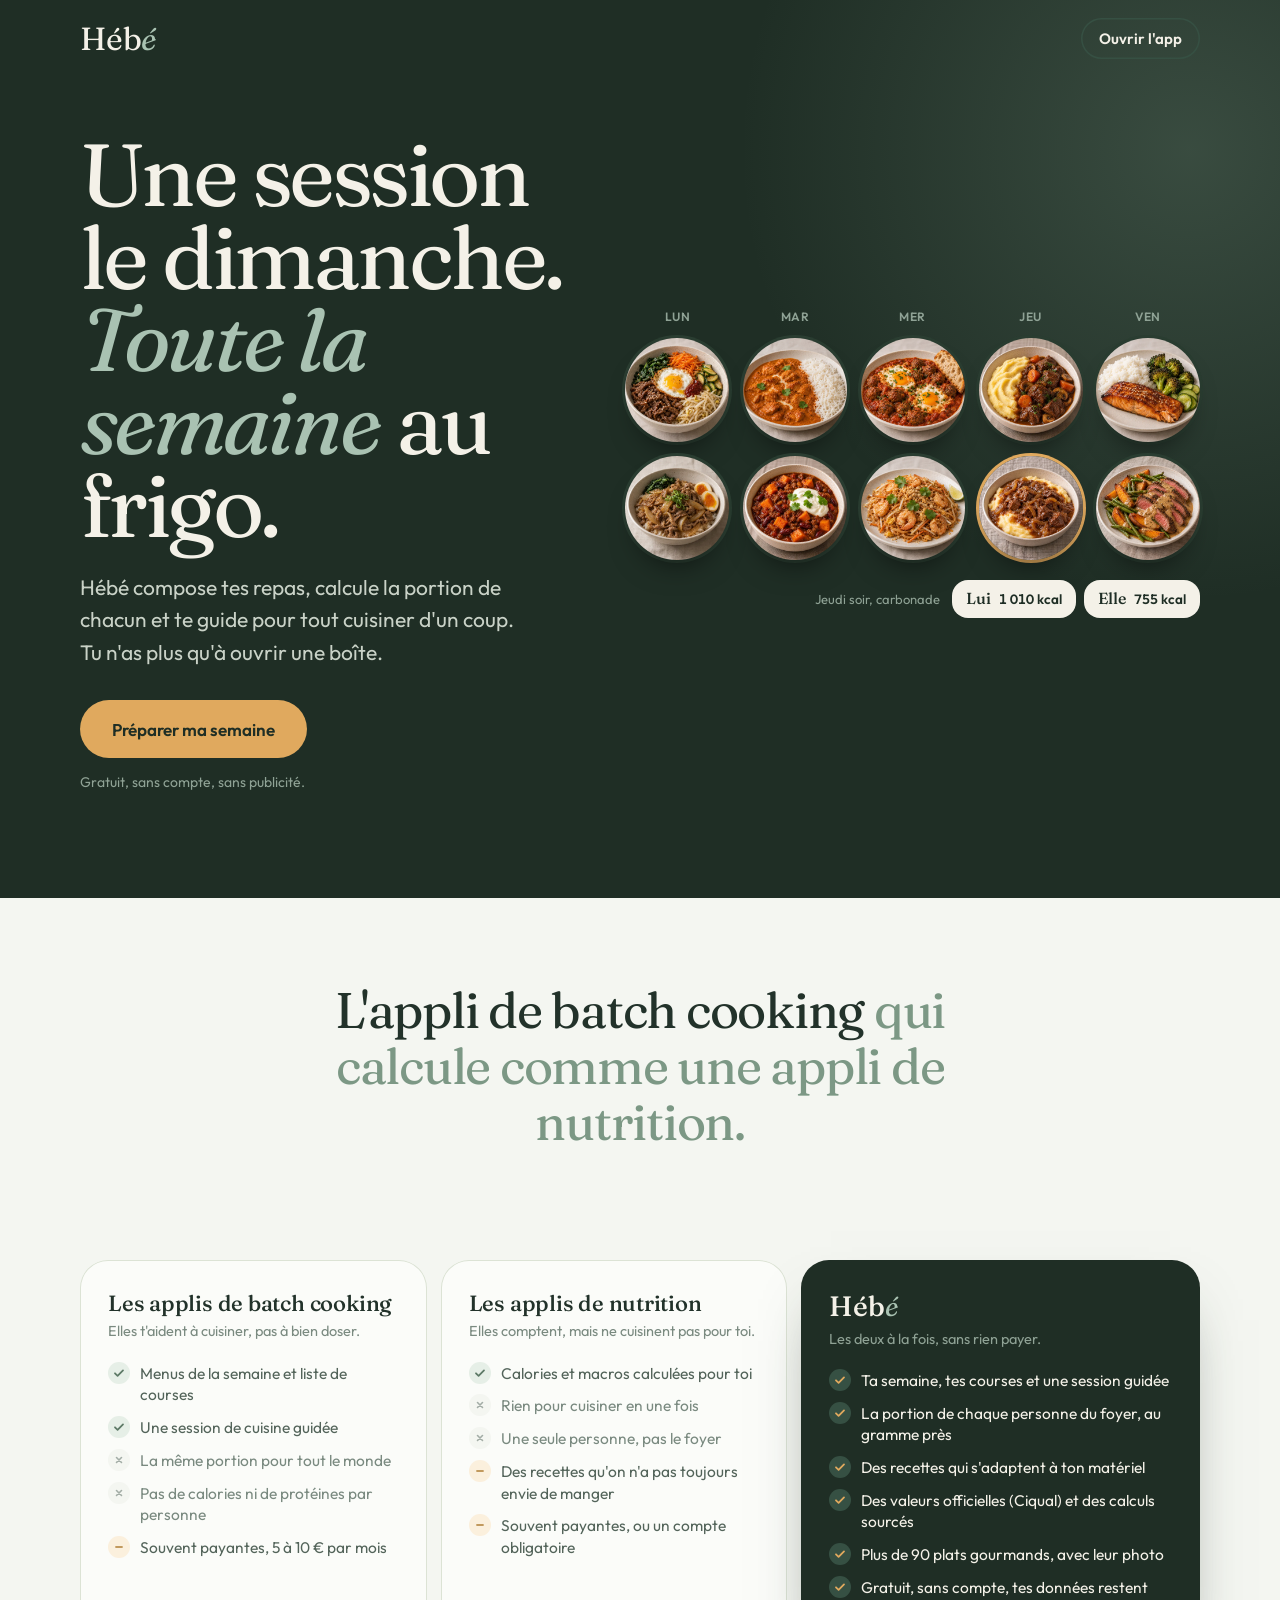
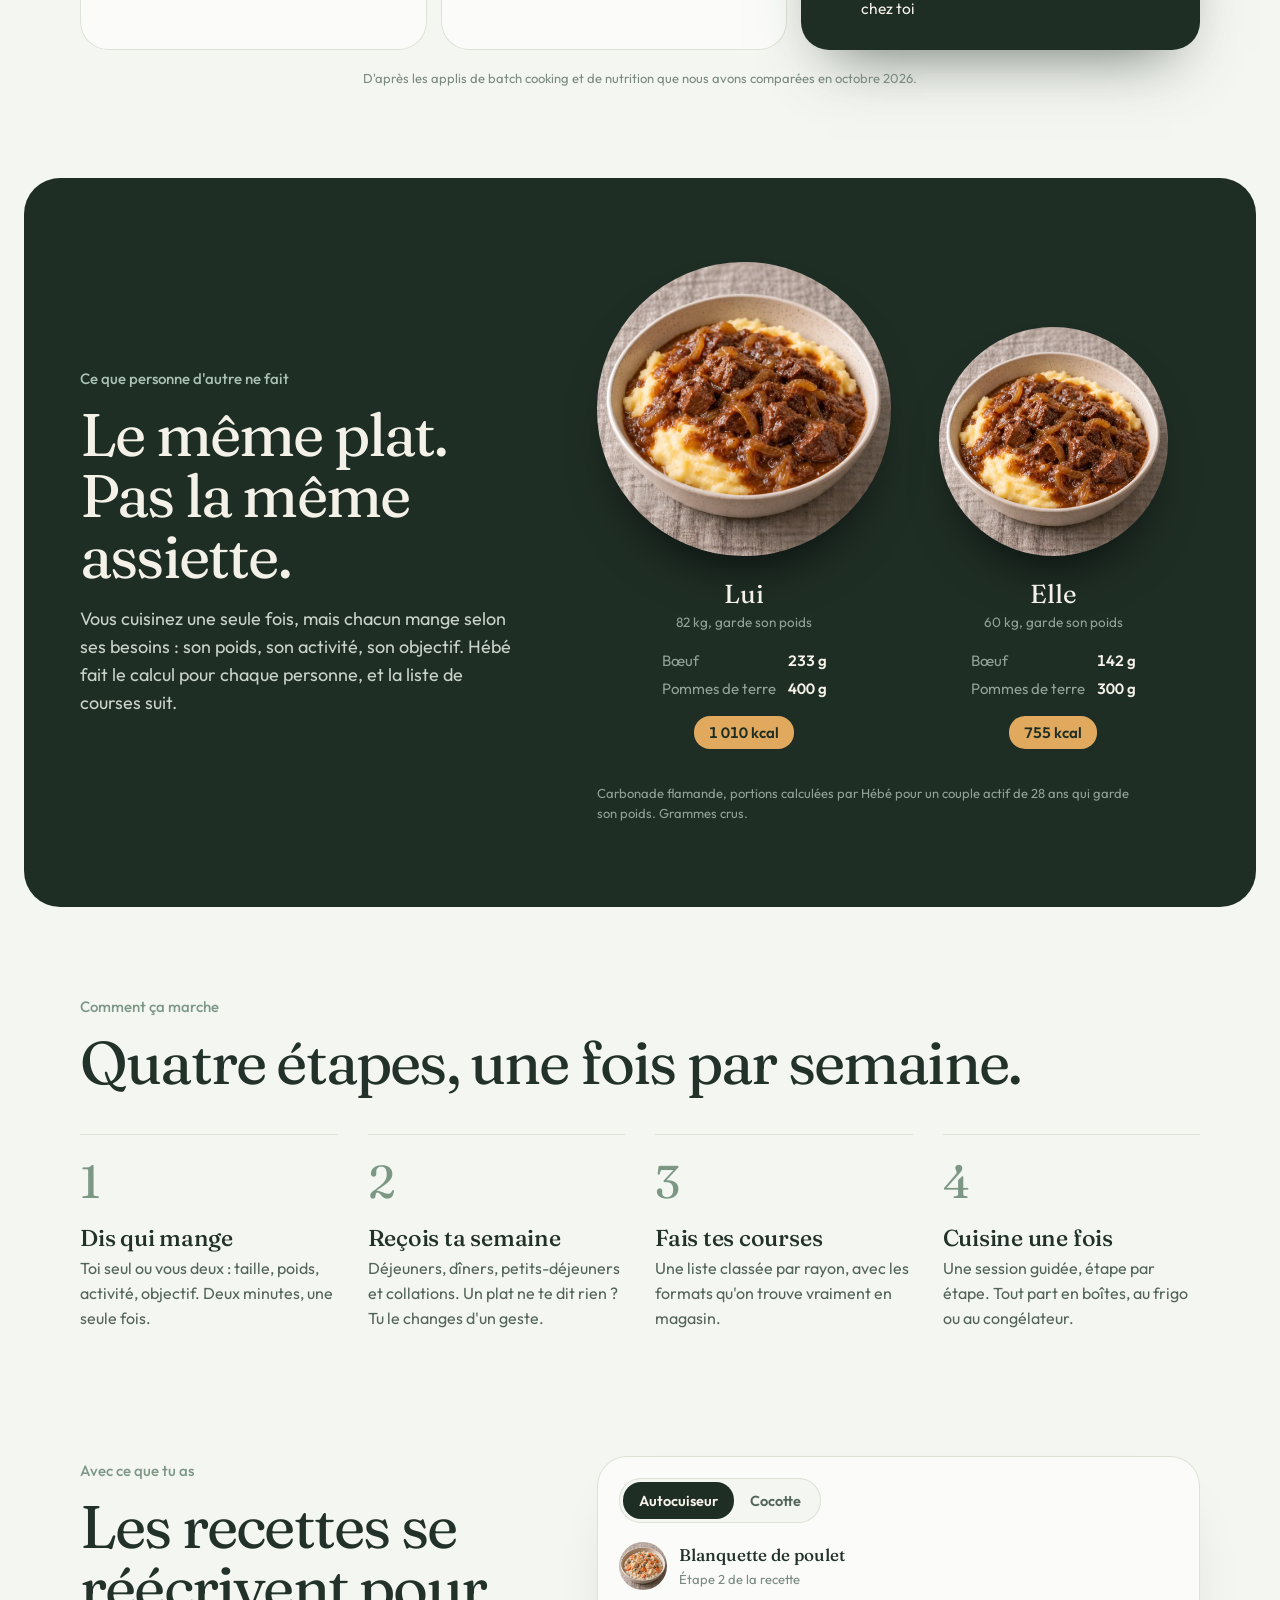
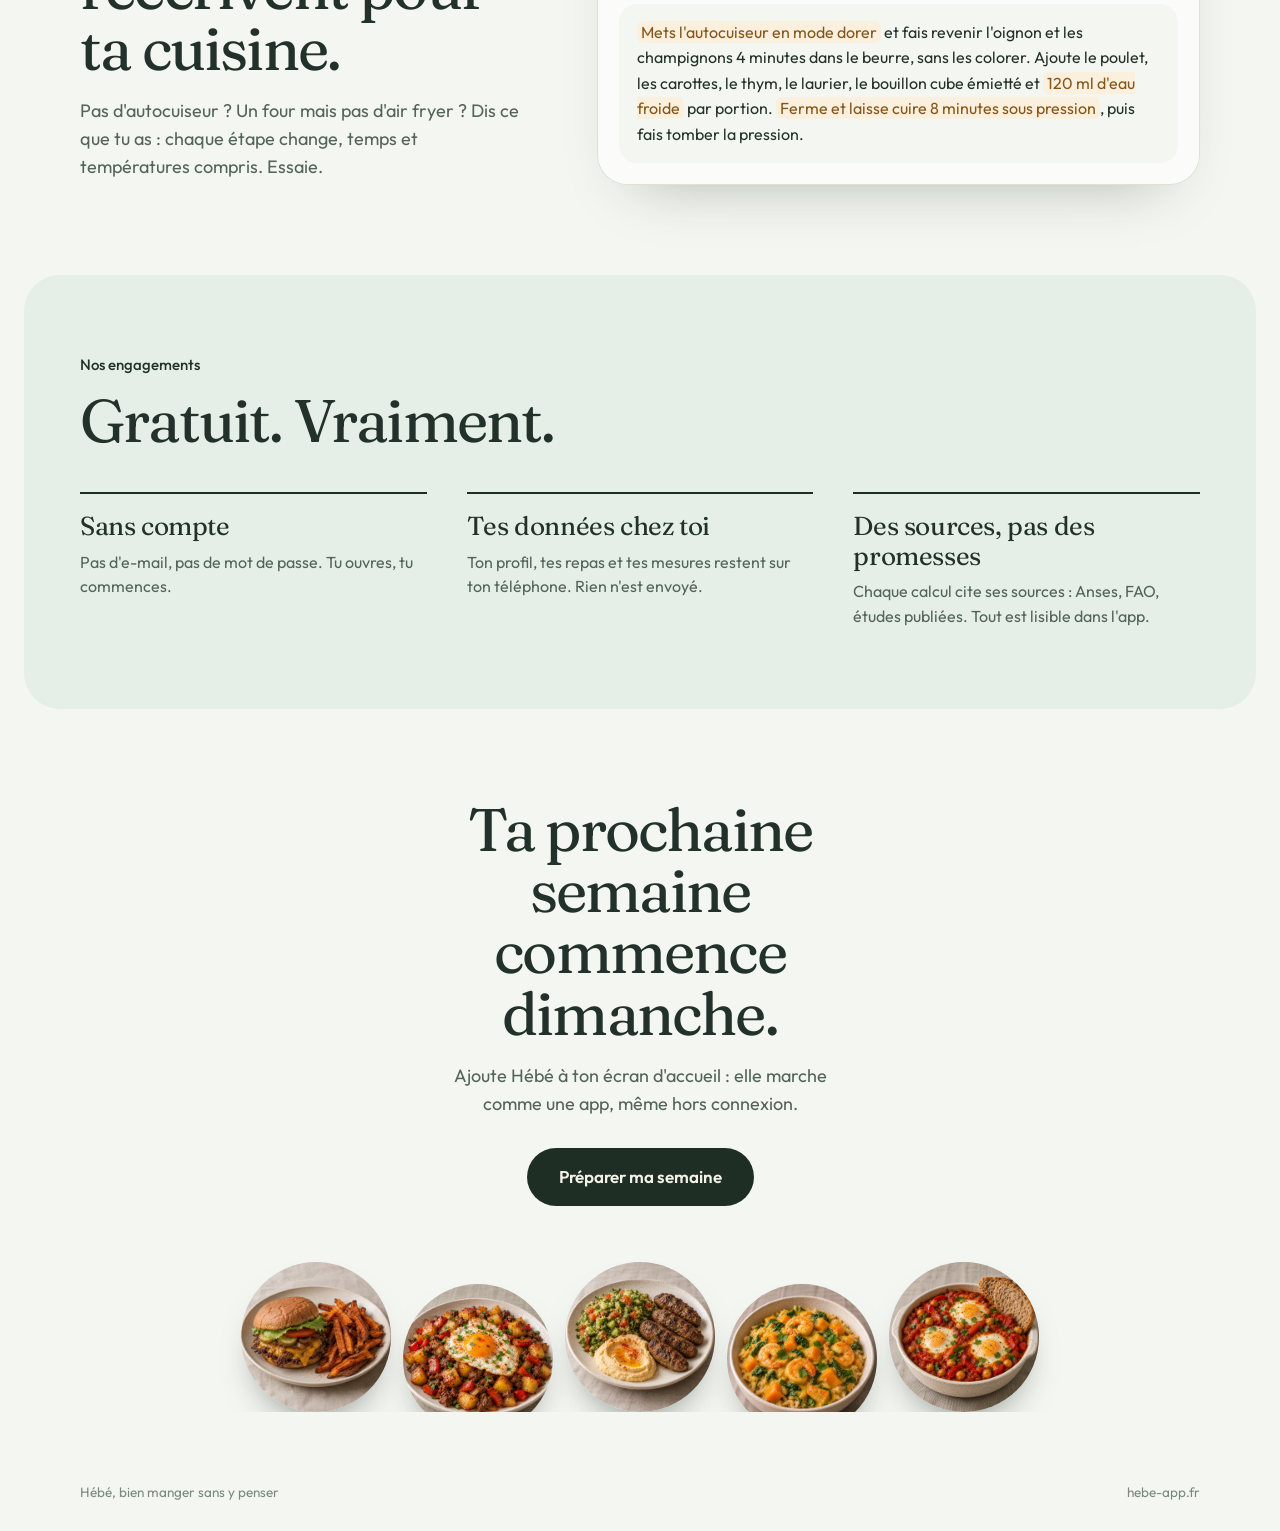
==== site.html @ b2f68aab "Maquettes de la page d'accueil (non publiées) Co-Authored-By: Claude Opus 5.5 <noreply@anthropic.com" ====
<!doctype html>
<html lang="fr">
<head>
<meta charset="utf-8">
<meta name="viewport" content="width=device-width, initial-scale=1, viewport-fit=cover">
<title>Hébé : une session le dimanche, toute la semaine au frigo</title>
<meta name="description" content="L'appli de batch cooking qui calcule comme une appli de macros : ta semaine de repas, la portion de chaque personne du foyer, la liste de courses et une seule session de cuisine. Gratuit, sans compte.">
<meta name="theme-color" content="#1F2E25">
<link rel="icon" type="image/png" sizes="192x192" href="icon-192.png">
<link rel="apple-touch-icon" sizes="180x180" href="apple-touch-icon.png">
<style>
@font-face{font-family:Fraunces;font-weight:400;font-display:swap;src:url(fonts/fraunces-400.woff2) format('woff2')}
@font-face{font-family:Fraunces;font-weight:400;font-style:italic;font-display:swap;src:url(fonts/fraunces-400-italic.woff2) format('woff2')}
@font-face{font-family:Fraunces;font-weight:500;font-display:swap;src:url(fonts/fraunces-500.woff2) format('woff2')}
@font-face{font-family:Outfit;font-weight:400;font-display:swap;src:url(fonts/outfit-400.woff2) format('woff2')}
@font-face{font-family:Outfit;font-weight:500;font-display:swap;src:url(fonts/outfit-500.woff2) format('woff2')}
@font-face{font-family:Outfit;font-weight:600;font-display:swap;src:url(fonts/outfit-600.woff2) format('woff2')}
:root{
  --forest:#1F2E25;--forest-2:#2A3D31;--forest-3:#365043;--cream:#F4F1E8;--cream-2:#C9D2C7;--cream-3:#8FA295;
  --bg:#F4F6F1;--paper:#FBFCF9;--line:#DCE3D5;--text:#22322A;--text-2:#53645A;--muted:#7A8A80;
  --sage:#7C9885;--sage-l:#A9C2B2;--sage-t:#E6EFE7;--honey:#E0A95E;--honey-t:#FBF0DD;--terra:#D98E6B;--sky:#6FA3C0;
  --serif:Fraunces,Georgia,serif;--sans:Outfit,-apple-system,'Segoe UI',sans-serif}
*{box-sizing:border-box;margin:0;padding:0}
html{scroll-behavior:smooth}
body{background:var(--bg);color:var(--text);font:400 17px/1.55 var(--sans);-webkit-font-smoothing:antialiased;overflow-x:hidden}
img{display:block;max-width:100%}
a{color:inherit}
:focus-visible{outline:3px solid var(--honey);outline-offset:3px;border-radius:10px}
.wrap{width:100%;max-width:1160px;margin-inline:auto;padding-inline:20px}
.btn{display:inline-flex;align-items:center;justify-content:center;height:58px;padding-inline:32px;border-radius:29px;background:var(--honey);color:var(--forest);font:600 17px var(--sans);text-decoration:none;transition:transform .15s,background .15s}
.btn:hover{background:#E8B771}.btn:active{transform:scale(.98)}
.btn.dark{background:var(--forest);color:var(--cream)}.btn.dark:hover{background:var(--forest-2)}
h2{font:400 clamp(34px,8.6vw,60px)/1.02 var(--serif);letter-spacing:-.03em}
.eyebrow{font:500 15px var(--sans);color:var(--sage);margin-bottom:16px}

/* ═════ Accroche, fond sapin ═════ */
.hero{background:var(--forest);color:var(--cream);position:relative;overflow:hidden;padding-bottom:40px}
.hero::before{content:'';position:absolute;width:900px;height:900px;right:-360px;top:-300px;border-radius:50%;background:radial-gradient(closest-side,rgba(124,152,133,.28),transparent);pointer-events:none}
.top{display:flex;align-items:center;justify-content:space-between;padding-block:18px;position:relative}
.word{font:400 32px/1 var(--serif);letter-spacing:-.02em;text-decoration:none;color:var(--cream)}
.word i{color:var(--sage-l)}
.top .open{font:600 15px var(--sans);text-decoration:none;padding:11px 18px;border-radius:22px;box-shadow:inset 0 0 0 1.5px var(--forest-3);color:var(--cream)}
.hero-in{position:relative;display:grid;gap:44px;padding-block:28px 24px}
.hero h1{font:400 clamp(48px,13vw,88px)/.94 var(--serif);letter-spacing:-.04em}
.hero h1 em{font-style:italic;color:var(--sage-l)}
.hero .lead{font-size:clamp(17.5px,4.6vw,21px);color:var(--cream-2);max-width:32ch;margin:24px 0 32px}
.hero .note{font-size:14px;color:var(--cream-3);margin-top:14px}

/* le frigo */
.shelf{position:relative}
.shelf-grid{display:grid;grid-template-columns:repeat(5,1fr);gap:10px}
.col{display:grid;gap:10px}
.col small{text-align:center;font:600 12px var(--sans);letter-spacing:.04em;color:var(--cream-3)}
.bowl{aspect-ratio:1;border-radius:50%;overflow:hidden;box-shadow:0 18px 30px -16px rgba(0,0,0,.65),0 0 0 3px var(--forest-2)}
.bowl img{width:100%;height:100%;object-fit:cover}
.bowl.hl{box-shadow:0 18px 30px -16px rgba(0,0,0,.65),0 0 0 3px var(--honey)}
.tags{display:flex;align-items:center;justify-content:flex-end;flex-wrap:wrap;gap:8px;margin-top:20px}
.tlabel{flex-basis:100%;text-align:right;font-size:13px;color:var(--cream-3)}
@media (min-width:520px){.tlabel{flex-basis:auto;margin-right:4px}}
.tag{display:inline-flex;align-items:baseline;gap:8px;padding:8px 14px;border-radius:16px;background:var(--cream);color:var(--forest);font-size:13.5px}
.tag b{font:500 16px var(--serif)}
.tag i{font-style:normal;font-weight:600;font-variant-numeric:tabular-nums}
@media (prefers-reduced-motion:no-preference){
  .bowl{animation:in .6s cubic-bezier(.2,.8,.2,1.15) both;animation-delay:calc(.2s + var(--n)*60ms)}
  .tags{animation:in .5s ease-out both;animation-delay:1s}
  @keyframes in{from{opacity:0;transform:translateY(-12px) scale(.9)}to{opacity:1;transform:none}}
}

/* ═════ Positionnement ═════ */
.claim{padding-block:84px 30px;text-align:center}
.claim p{font:400 clamp(28px,7vw,50px)/1.12 var(--serif);letter-spacing:-.025em;max-width:22ch;margin-inline:auto}
.claim p span{color:var(--sage)}

/* ═════ Pourquoi Hébé : comparatif ═════ */
.why{padding-block:40px 90px}
.cards{display:grid;gap:14px;margin-top:40px}
.card{border-radius:28px;padding:24px 22px;background:var(--paper);box-shadow:inset 0 0 0 1px var(--line)}
.card h3{font:500 22px/1.2 var(--serif);letter-spacing:-.01em}
.card .sub{font-size:14.5px;color:var(--muted);margin-top:4px}
.card ul{list-style:none;display:grid;gap:11px;margin-top:20px}
.card li{display:grid;grid-template-columns:22px 1fr;gap:10px;font-size:15.5px;line-height:1.4;color:var(--text-2)}
.card li::before{content:'';width:22px;height:22px;border-radius:50%;margin-top:-1px;background:var(--bg) center/12px no-repeat}
.card li.y::before{background-color:var(--sage-t);background-image:url("data:image/svg+xml,%3Csvg xmlns='http://www.w3.org/2000/svg' viewBox='0 0 12 12'%3E%3Cpath d='M2 6.3l2.6 2.5L10 3.4' fill='none' stroke='%235E7A67' stroke-width='1.8' stroke-linecap='round' stroke-linejoin='round'/%3E%3C/svg%3E")}
.card li.n::before{background-image:url("data:image/svg+xml,%3Csvg xmlns='http://www.w3.org/2000/svg' viewBox='0 0 12 12'%3E%3Cpath d='M3.5 3.5l5 5M8.5 3.5l-5 5' fill='none' stroke='%23A3ADA6' stroke-width='1.6' stroke-linecap='round'/%3E%3C/svg%3E")}
.card li.p::before{background-image:url("data:image/svg+xml,%3Csvg xmlns='http://www.w3.org/2000/svg' viewBox='0 0 12 12'%3E%3Cpath d='M3 6h6' fill='none' stroke='%23C29A5E' stroke-width='1.8' stroke-linecap='round'/%3E%3C/svg%3E");background-color:var(--honey-t)}
.card li.n{color:var(--muted)}
.card.us{background:var(--forest);color:var(--cream);box-shadow:0 30px 60px -30px rgba(31,46,37,.7)}
.card.us .sub{color:var(--cream-3)}
.card.us li{color:var(--cream)}
.card.us li.y::before{background-color:var(--forest-3);background-image:url("data:image/svg+xml,%3Csvg xmlns='http://www.w3.org/2000/svg' viewBox='0 0 12 12'%3E%3Cpath d='M2 6.3l2.6 2.5L10 3.4' fill='none' stroke='%23E0A95E' stroke-width='1.8' stroke-linecap='round' stroke-linejoin='round'/%3E%3C/svg%3E")}
.card.us h3{font-size:28px}
.card.us .word{font-size:30px}
.legend{font-size:13px;color:var(--muted);margin-top:18px;text-align:center}

/* ═════ Deux assiettes ═════ */
.duo{background:var(--forest);color:var(--cream);padding-block:84px;border-radius:36px;margin-inline:12px}
.duo .eyebrow{color:var(--sage-l)}
.duo p.intro{color:var(--cream-2);max-width:40ch;margin-top:18px}
.plates{display:grid;grid-template-columns:1fr 1fr;gap:16px;margin-top:44px;align-items:end}
.plate{text-align:center}
.plate .bw{margin:0 auto;border-radius:50%;overflow:hidden;box-shadow:0 30px 50px -24px rgba(0,0,0,.75)}
.plate.p1 .bw{width:100%}.plate.p2 .bw{width:78%}
.plate h3{font:400 26px var(--serif);margin-top:22px}
.plate .who{font-size:13.5px;color:var(--cream-3);margin-top:2px}
.plate dl{display:grid;grid-template-columns:auto auto;justify-content:center;gap:5px 12px;margin-top:16px;font-size:15px;text-align:left}
.plate dt{color:var(--cream-3)}.plate dd{font-weight:600;font-variant-numeric:tabular-nums}
.plate .kcal{display:inline-block;margin-top:16px;padding:7px 15px;border-radius:16px;background:var(--honey);color:var(--forest);font:600 15px var(--sans);font-variant-numeric:tabular-nums}
.duo .fine{font-size:13px;color:var(--cream-3);margin-top:34px;max-width:60ch}

/* ═════ Étapes ═════ */
.how{padding-block:90px 40px}
.steps{list-style:none;display:grid;margin-top:40px;border-top:1px solid var(--line)}
.steps li{display:grid;grid-template-columns:64px 1fr;gap:4px 16px;padding-block:26px;border-bottom:1px solid var(--line)}
.steps .n{grid-row:span 2;font:400 46px/1 var(--serif);color:var(--sage)}
.steps b{font:500 23px/1.2 var(--serif);letter-spacing:-.01em}
.steps span{color:var(--text-2);font-size:16px;max-width:50ch}

/* ═════ Matériel ═════ */
.gear{padding-block:60px 90px}
.gear p.intro{color:var(--text-2);max-width:42ch;margin-top:18px}
.rewrite{margin-top:32px;background:var(--paper);border-radius:30px;padding:22px;box-shadow:inset 0 0 0 1px var(--line),0 30px 60px -40px rgba(31,46,37,.4)}
.seg{display:inline-flex;padding:4px;border-radius:22px;background:var(--bg);box-shadow:inset 0 0 0 1px var(--line)}
.seg button{border:0;background:transparent;font:600 14.5px var(--sans);color:var(--text-2);padding:9px 16px;border-radius:18px;cursor:pointer}
.seg button[aria-pressed="true"]{background:var(--forest);color:var(--cream)}
.rw-dish{display:flex;align-items:center;gap:12px;margin-top:18px}
.rw-dish img{width:48px;height:48px;border-radius:50%;object-fit:cover}
.rw-dish b{font:500 17px var(--serif)}
.rw-dish small{display:block;font-size:13px;color:var(--muted)}
.rw-step{margin-top:14px;padding:16px 18px;border-radius:18px;background:var(--bg);font-size:16px;line-height:1.6;min-height:8em}
.rw-step mark{background:var(--honey-t);color:#85561B;border-radius:6px;padding:1px 4px}

/* ═════ Promesses ═════ */
.promise{background:var(--sage-t);border-radius:36px;margin-inline:12px;padding-block:80px}
.prom{display:grid;gap:30px;margin-top:40px}
.prom div{border-top:2px solid var(--forest);padding-top:18px}
.prom b{display:block;font:400 26px/1.15 var(--serif);letter-spacing:-.015em}
.prom span{display:block;color:var(--text-2);font-size:16px;margin-top:8px;max-width:36ch}

/* ═════ Fin ═════ */
.end{padding-block:90px 0;text-align:center;overflow:hidden}
.end h2{max-width:13ch;margin-inline:auto}
.end p{color:var(--text-2);max-width:36ch;margin:18px auto 30px}
.end .row{display:flex;justify-content:center;gap:12px;margin-top:56px}
.end .row img{width:min(23vw,150px);aspect-ratio:1;object-fit:cover;border-radius:50%;box-shadow:0 20px 34px -18px rgba(31,46,37,.55)}
.end .row img:nth-child(2n){transform:translateY(22px)}
.foot{padding-block:70px calc(28px + env(safe-area-inset-bottom));font-size:13.5px;color:var(--muted);display:flex;flex-wrap:wrap;gap:6px 18px;justify-content:space-between}

@media (min-width:900px){
  body{font-size:18px}
  .hero-in{grid-template-columns:.92fr 1.08fr;align-items:center;gap:56px;padding-block:56px 64px}
  .shelf-grid{gap:14px}.col{gap:14px}
  .cards{grid-template-columns:1fr 1fr 1.15fr;align-items:stretch}
  .card{padding:30px 28px}
  .duo{margin-inline:24px}
  .duo-in{display:grid;grid-template-columns:.85fr 1.15fr;gap:72px;align-items:center}
  .plates{margin-top:0}
  .steps{grid-template-columns:repeat(4,1fr);border-top:0;gap:30px}
  .steps li{grid-template-columns:1fr;border-bottom:0;border-top:1px solid var(--line);padding-top:24px}
  .steps .n{grid-row:auto;margin-bottom:16px}
  .gear-in{display:grid;grid-template-columns:.85fr 1.15fr;gap:72px;align-items:center}
  .rewrite{margin-top:0}
  .promise{margin-inline:24px}
  .prom{grid-template-columns:repeat(3,1fr);gap:40px}
}
</style>
</head>
<body>
<!-- ═════ Accroche ═════ -->
<header class="hero">
  <div class="wrap top">
    <a class="word" href="./" aria-label="Hébé, accueil">Héb<i>é</i></a>
    <a class="open" href="app.html">Ouvrir l'app</a>
  </div>
  <div class="wrap hero-in">
    <div>
      <h1>Une session le dimanche. <em>Toute la semaine</em> au frigo.</h1>
      <p class="lead">Hébé compose tes repas, calcule la portion de chacun et te guide pour tout cuisiner d'un coup. Tu n'as plus qu'à ouvrir une boîte.</p>
      <a class="btn" href="app.html">Préparer ma semaine</a>
      <p class="note">Gratuit, sans compte, sans publicité.</p>
    </div>
    <div class="shelf" aria-label="Exemple de semaine : dix plats préparés le dimanche">
      <div class="shelf-grid">
        <div class="col"><small>LUN</small><div class="bowl" style="--n:0"><img src="img/dishes/W20.webp" alt="Bibimbap au bœuf"></div><div class="bowl" style="--n:5"><img src="img/dishes/W03.webp" alt="Gyudon"></div></div>
        <div class="col"><small>MAR</small><div class="bowl" style="--n:1"><img src="img/dishes/W14.webp" alt="Butter chicken"></div><div class="bowl" style="--n:6"><img src="img/dishes/W89.webp" alt="Chili de bœuf à la patate douce"></div></div>
        <div class="col"><small>MER</small><div class="bowl" style="--n:2"><img src="img/dishes/W25.webp" alt="Tajine de kefta aux œufs"></div><div class="bowl" style="--n:7"><img src="img/dishes/W18.webp" alt="Nouilles sautées aux crevettes"></div></div>
        <div class="col"><small>JEU</small><div class="bowl" style="--n:3"><img src="img/dishes/W84.webp" alt="Bœuf bourguignon et purée"></div><div class="bowl hl" style="--n:8"><img src="img/dishes/W107.webp" alt="Carbonade flamande"></div></div>
        <div class="col"><small>VEN</small><div class="bowl" style="--n:4"><img src="img/dishes/W22.webp" alt="Saumon laqué miel-soja"></div><div class="bowl" style="--n:9"><img src="img/dishes/W98.webp" alt="Bœuf sauce au poivre"></div></div>
      </div>
      <div class="tags"><span class="tlabel">Jeudi soir, carbonade</span><div class="tag"><b>Lui</b><i>1 010 kcal</i></div><div class="tag"><b>Elle</b><i>755 kcal</i></div></div>
    </div>
  </div>
</header>

<main>
<!-- ═════ Positionnement ═════ -->
<section class="wrap claim">
  <p>L'appli de batch cooking <span>qui calcule comme une appli de nutrition.</span></p>
</section>

<!-- ═════ Pourquoi Hébé ═════ -->
<section class="wrap why" aria-labelledby="why-t">
  <h2 id="why-t" class="sr" style="position:absolute;width:1px;height:1px;overflow:hidden;clip:rect(0 0 0 0)">Pourquoi Hébé plutôt qu'une autre appli</h2>
  <div class="cards">
    <div class="card">
      <h3>Les applis de batch cooking</h3>
      <p class="sub">Elles t'aident à cuisiner, pas à bien doser.</p>
      <ul>
        <li class="y">Menus de la semaine et liste de courses</li>
        <li class="y">Une session de cuisine guidée</li>
        <li class="n">La même portion pour tout le monde</li>
        <li class="n">Pas de calories ni de protéines par personne</li>
        <li class="p">Souvent payantes, 5 à 10 € par mois</li>
      </ul>
    </div>
    <div class="card">
      <h3>Les applis de nutrition</h3>
      <p class="sub">Elles comptent, mais ne cuisinent pas pour toi.</p>
      <ul>
        <li class="y">Calories et macros calculées pour toi</li>
        <li class="n">Rien pour cuisiner en une fois</li>
        <li class="n">Une seule personne, pas le foyer</li>
        <li class="p">Des recettes qu'on n'a pas toujours envie de manger</li>
        <li class="p">Souvent payantes, ou un compte obligatoire</li>
      </ul>
    </div>
    <div class="card us">
      <h3>Héb<span style="font-style:italic;color:var(--sage-l)">é</span></h3>
      <p class="sub">Les deux à la fois, sans rien payer.</p>
      <ul>
        <li class="y">Ta semaine, tes courses et une session guidée</li>
        <li class="y">La portion de chaque personne du foyer, au gramme près</li>
        <li class="y">Des recettes qui s'adaptent à ton matériel</li>
        <li class="y">Des valeurs officielles (Ciqual) et des calculs sourcés</li>
        <li class="y">Plus de 90 plats gourmands, avec leur photo</li>
        <li class="y">Gratuit, sans compte, tes données restent chez toi</li>
      </ul>
    </div>
  </div>
  <p class="legend">D'après les applis de batch cooking et de nutrition que nous avons comparées en octobre 2026.</p>
</section>

<!-- ═════ Deux assiettes ═════ -->
<section class="duo">
  <div class="wrap duo-in">
    <div>
      <p class="eyebrow">Ce que personne d'autre ne fait</p>
      <h2>Le même plat. Pas la même assiette.</h2>
      <p class="intro">Vous cuisinez une seule fois, mais chacun mange selon ses besoins : son poids, son activité, son objectif. Hébé fait le calcul pour chaque personne, et la liste de courses suit.</p>
    </div>
    <div>
      <div class="plates">
        <div class="plate p1">
          <div class="bw"><img src="img/dishes/W107.webp" alt="Carbonade flamande, grande portion" loading="lazy"></div>
          <h3>Lui</h3><div class="who">82 kg, garde son poids</div>
          <dl><dt>Bœuf</dt><dd>233 g</dd><dt>Pommes de terre</dt><dd>400 g</dd></dl>
          <span class="kcal">1 010 kcal</span>
        </div>
        <div class="plate p2">
          <div class="bw"><img src="img/dishes/W107.webp" alt="Carbonade flamande, portion plus petite" loading="lazy"></div>
          <h3>Elle</h3><div class="who">60 kg, garde son poids</div>
          <dl><dt>Bœuf</dt><dd>142 g</dd><dt>Pommes de terre</dt><dd>300 g</dd></dl>
          <span class="kcal">755 kcal</span>
        </div>
      </div>
      <p class="fine">Carbonade flamande, portions calculées par Hébé pour un couple actif de 28 ans qui garde son poids. Grammes crus.</p>
    </div>
  </div>
</section>

<!-- ═════ Comment ça marche ═════ -->
<section class="wrap how">
  <p class="eyebrow">Comment ça marche</p>
  <h2>Quatre étapes, une fois par semaine.</h2>
  <ol class="steps">
    <li><span class="n">1</span><b>Dis qui mange</b><span>Toi seul ou vous deux : taille, poids, activité, objectif. Deux minutes, une seule fois.</span></li>
    <li><span class="n">2</span><b>Reçois ta semaine</b><span>Déjeuners, dîners, petits-déjeuners et collations. Un plat ne te dit rien ? Tu le changes d'un geste.</span></li>
    <li><span class="n">3</span><b>Fais tes courses</b><span>Une liste classée par rayon, avec les formats qu'on trouve vraiment en magasin.</span></li>
    <li><span class="n">4</span><b>Cuisine une fois</b><span>Une session guidée, étape par étape. Tout part en boîtes, au frigo ou au congélateur.</span></li>
  </ol>
</section>

<!-- ═════ Matériel ═════ -->
<section class="wrap gear">
  <div class="gear-in">
    <div>
      <p class="eyebrow">Avec ce que tu as</p>
      <h2>Les recettes se réécrivent pour ta cuisine.</h2>
      <p class="intro">Pas d'autocuiseur ? Un four mais pas d'air fryer ? Dis ce que tu as : chaque étape change, temps et températures compris. Essaie.</p>
    </div>
    <div class="rewrite">
      <div class="seg" role="group" aria-label="Ton matériel">
        <button type="button" aria-pressed="true" data-k="auto">Autocuiseur</button>
        <button type="button" aria-pressed="false" data-k="cocotte">Cocotte</button>
      </div>
      <div class="rw-dish"><img src="img/dishes/W102.webp" alt=""><div><b>Blanquette de poulet</b><small>Étape 2 de la recette</small></div></div>
      <p class="rw-step" aria-live="polite" id="rw"></p>
    </div>
  </div>
</section>

<!-- ═════ Promesses ═════ -->
<section class="promise">
  <div class="wrap">
    <p class="eyebrow" style="color:var(--accent)">Nos engagements</p>
    <h2>Gratuit. Vraiment.</h2>
    <div class="prom">
      <div><b>Sans compte</b><span>Pas d'e-mail, pas de mot de passe. Tu ouvres, tu commences.</span></div>
      <div><b>Tes données chez toi</b><span>Ton profil, tes repas et tes mesures restent sur ton téléphone. Rien n'est envoyé.</span></div>
      <div><b>Des sources, pas des promesses</b><span>Chaque calcul cite ses sources : Anses, FAO, études publiées. Tout est lisible dans l'app.</span></div>
    </div>
  </div>
</section>

<!-- ═════ Fin ═════ -->
<section class="wrap end">
  <h2>Ta prochaine semaine commence dimanche.</h2>
  <p>Ajoute Hébé à ton écran d'accueil : elle marche comme une app, même hors connexion.</p>
  <a class="btn dark" href="app.html">Préparer ma semaine</a>
  <div class="row" aria-hidden="true">
    <img src="img/dishes/W10.webp" alt=""><img src="img/dishes/W66.webp" alt=""><img src="img/dishes/W40.webp" alt=""><img src="img/dishes/W90.webp" alt=""><img src="img/dishes/W78.webp" alt="">
  </div>
</section>
</main>

<footer class="wrap foot">
  <span>Hébé, bien manger sans y penser</span>
  <span>hebe-app.fr</span>
</footer>

<script>
(function(){
  var T={
    auto:"<mark>Mets l'autocuiseur en mode dorer</mark> et fais revenir l'oignon et les champignons 4 minutes dans le beurre, sans les colorer. Ajoute le poulet, les carottes, le thym, le laurier, le bouillon cube émietté et <mark>120 ml d'eau froide</mark> par portion. <mark>Ferme et laisse cuire 8 minutes sous pression</mark>, puis fais tomber la pression.",
    cocotte:"<mark>Dans une cocotte à feu moyen</mark>, fais revenir l'oignon et les champignons 4 minutes dans le beurre, sans les colorer. Ajoute le poulet, les carottes, le thym, le laurier, le bouillon cube émietté et <mark>200 ml d'eau froide</mark> par portion. <mark>Couvre et laisse mijoter 25 minutes à feu doux</mark>, jusqu'à ce que le poulet soit tendre."
  };
  var rw=document.getElementById('rw'),bs=document.querySelectorAll('.seg button');
  function set(k){rw.innerHTML=T[k];bs.forEach(function(b){b.setAttribute('aria-pressed',b.dataset.k===k)})}
  bs.forEach(function(b){b.addEventListener('click',function(){set(b.dataset.k)})});
  set('auto');
})();
</script>
</body>
</html>
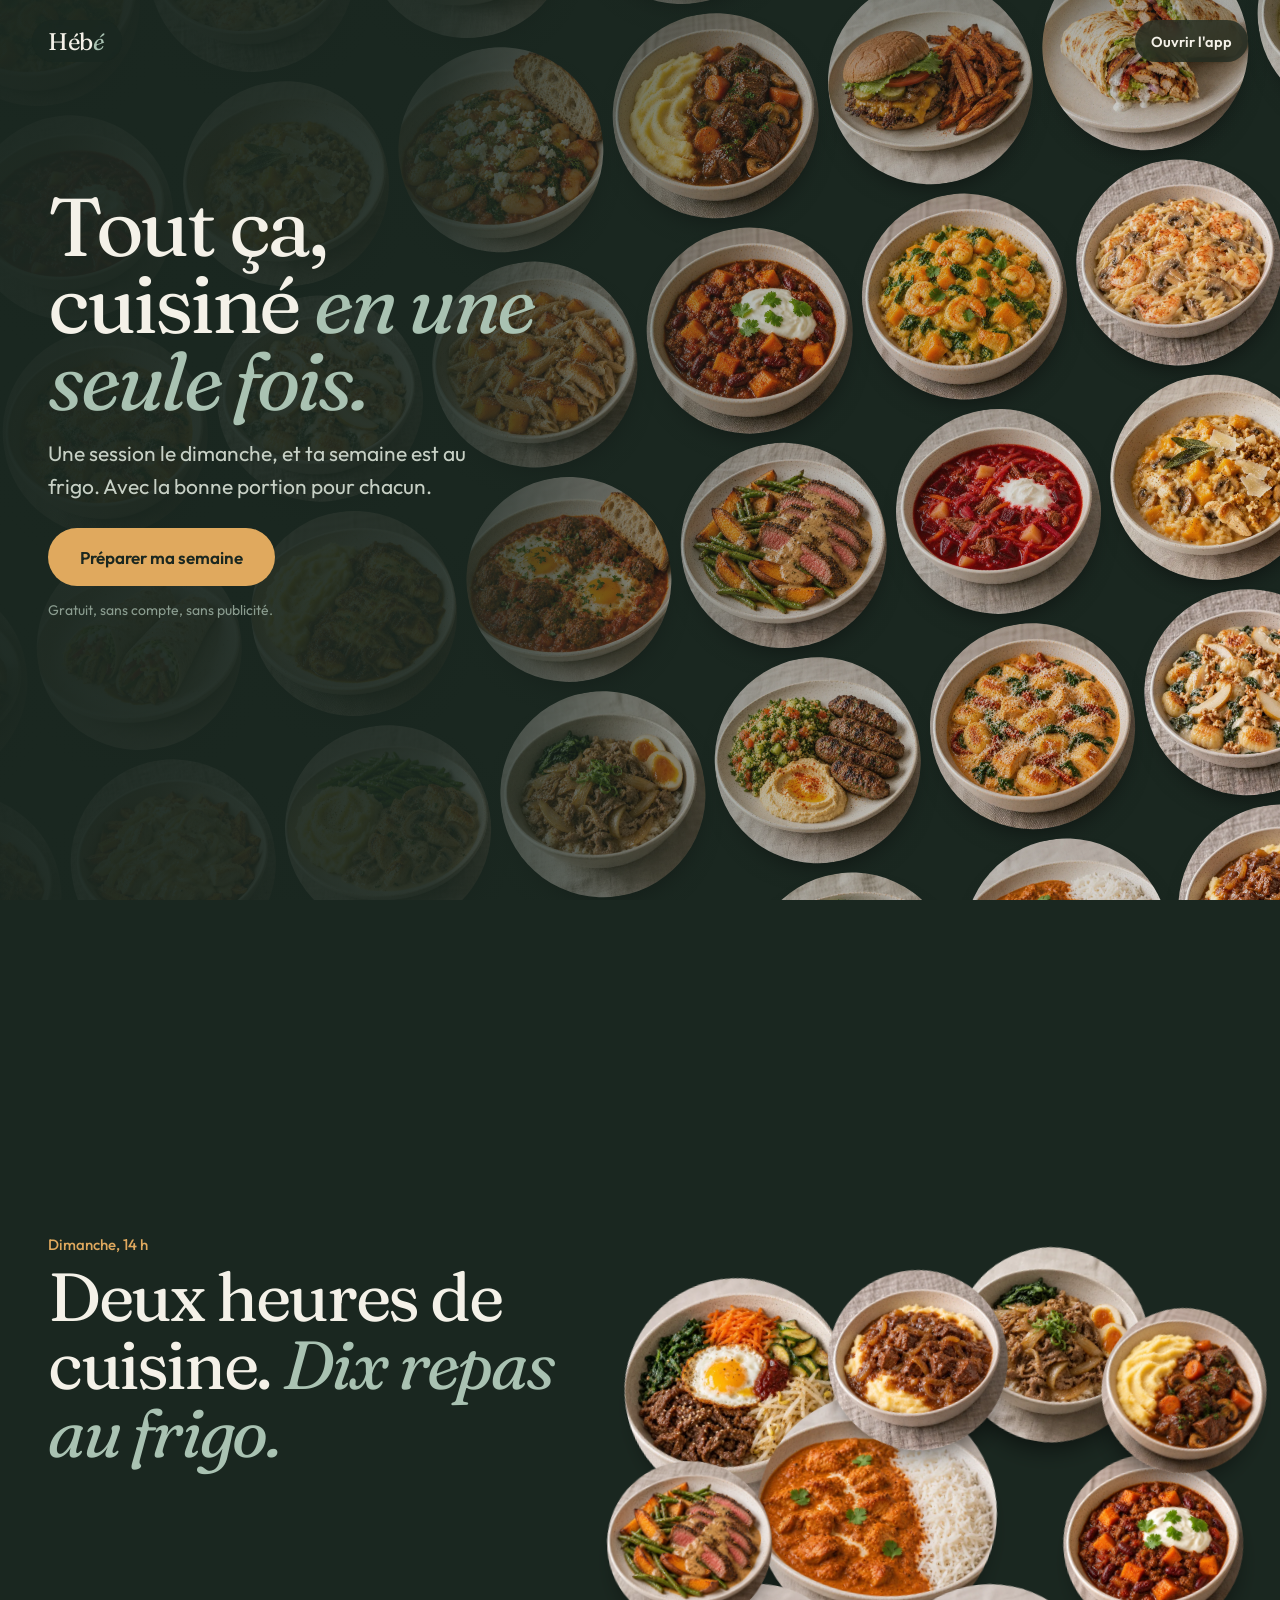
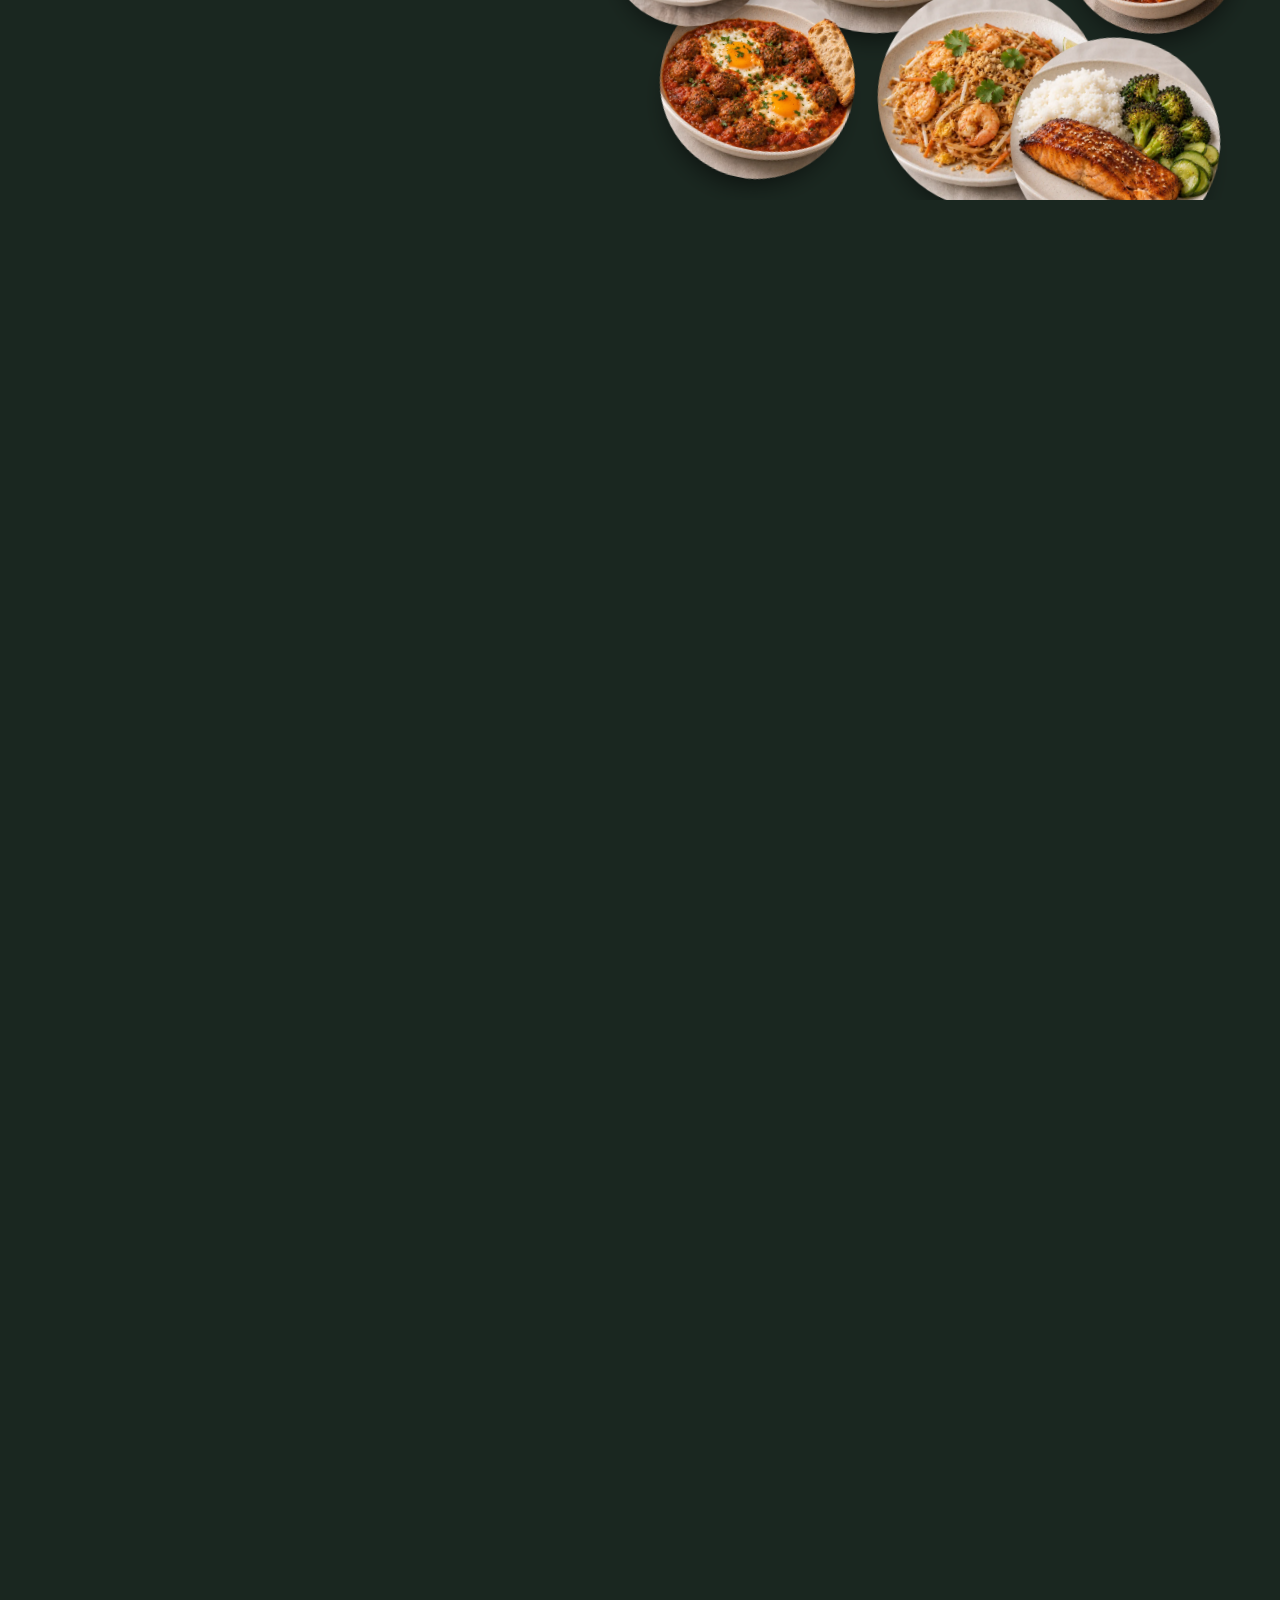
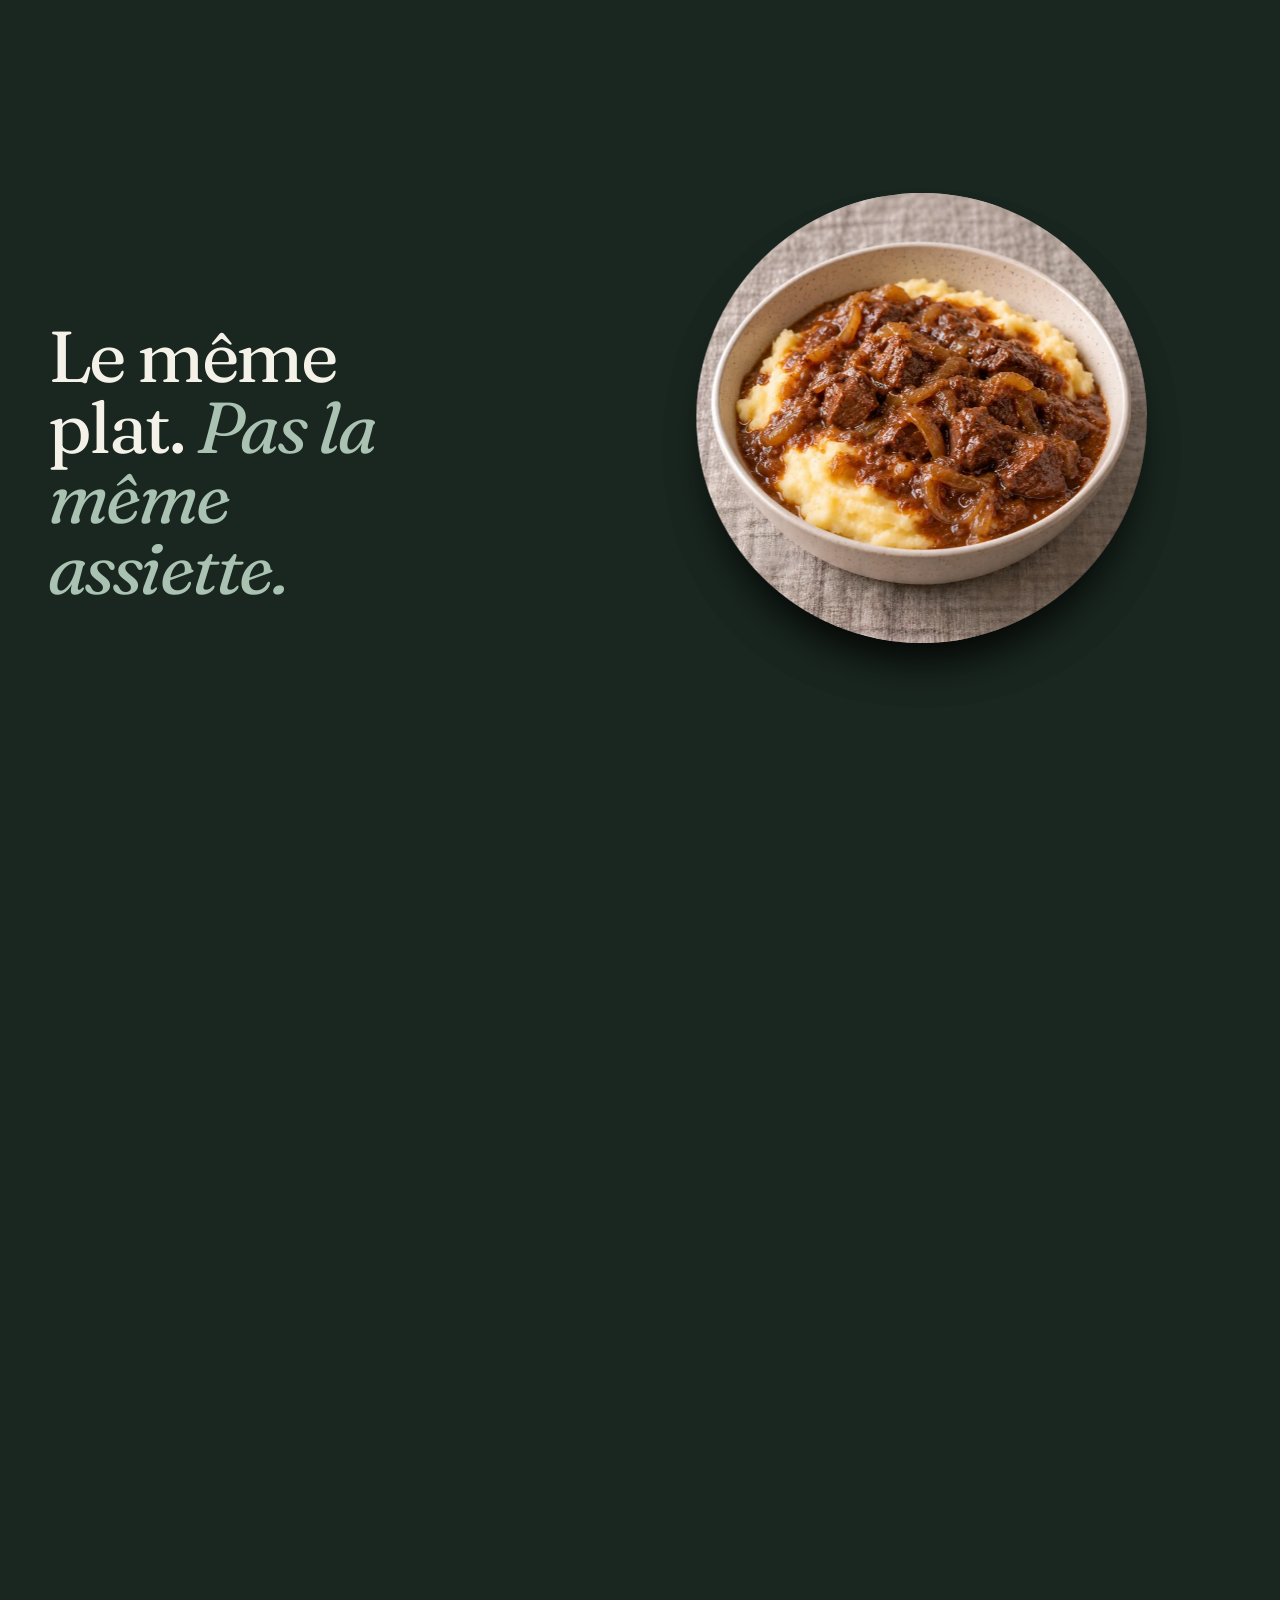
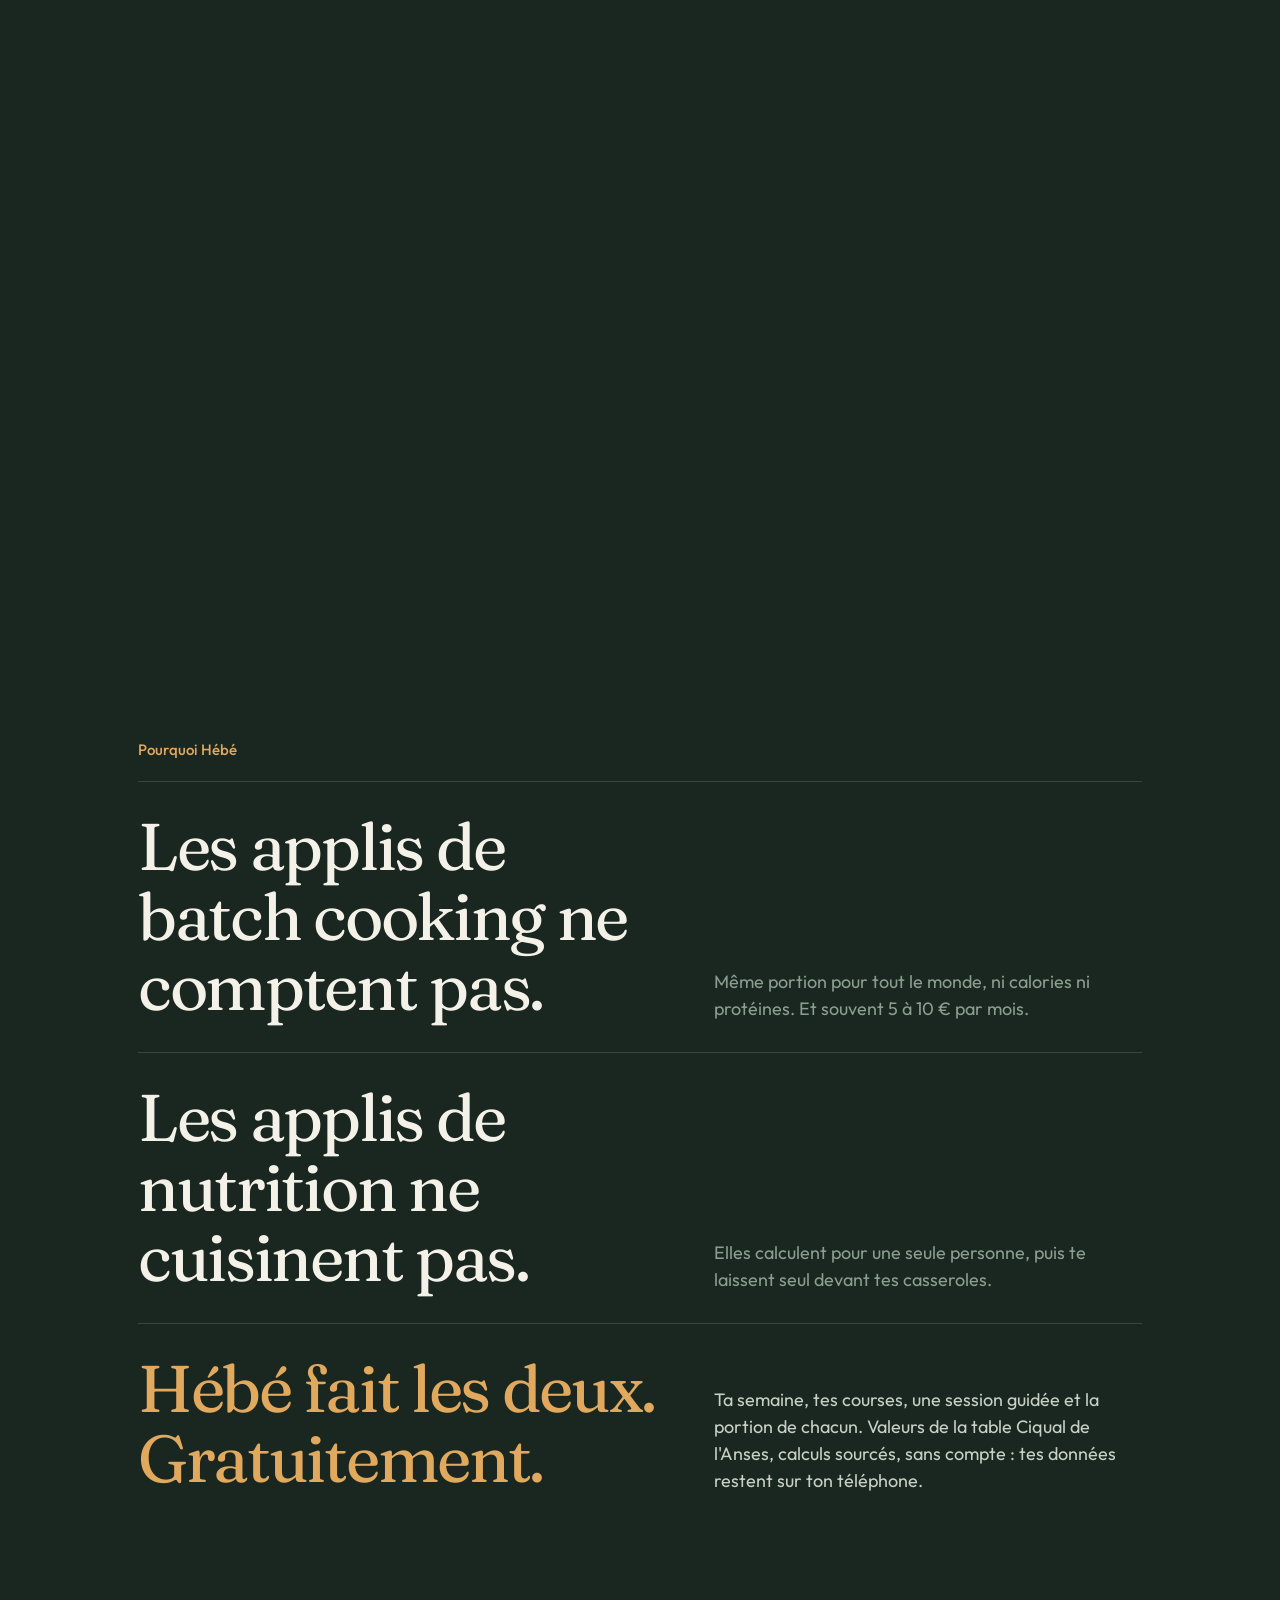
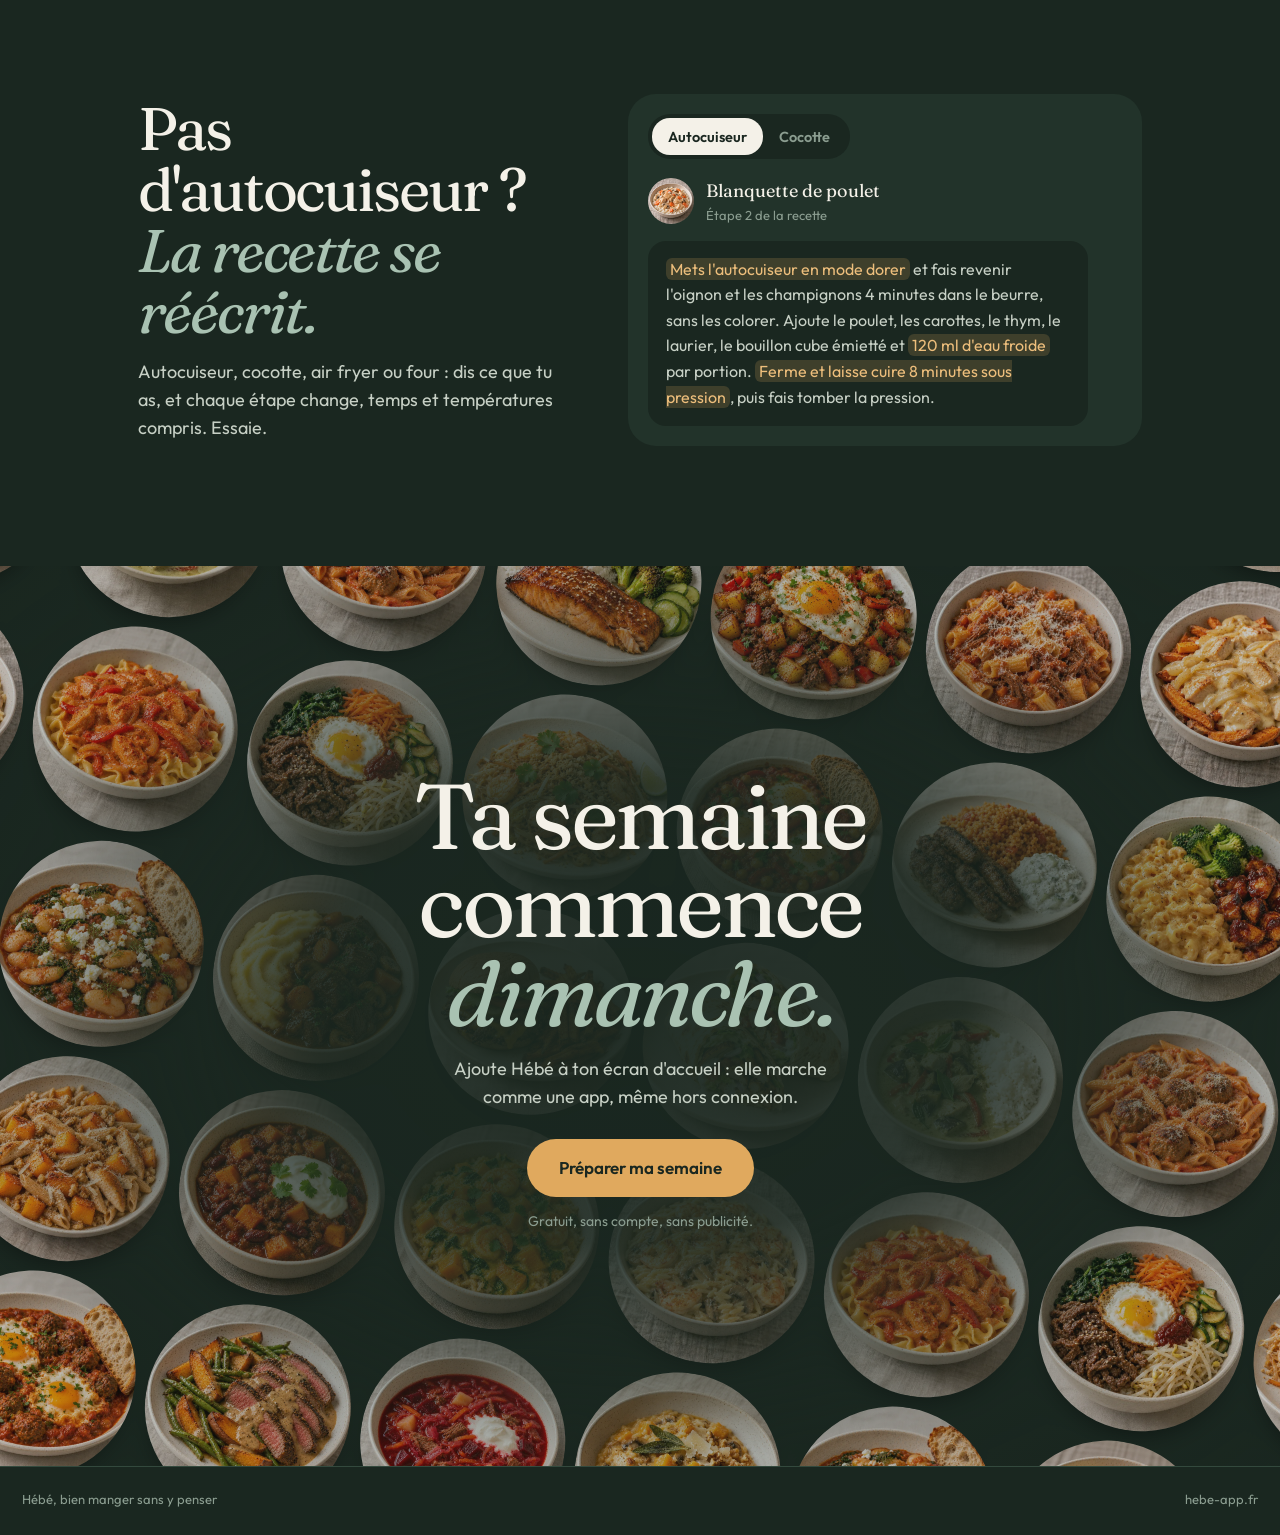
==== commit 2046f714: "Maquette accueil, direction A (mur de plats) Co-Authored-By: Claude Opus 5.5 <noreply@anthropic.com>" ====
--- a/site.html
+++ b/site.html
@@ -3,340 +3,287 @@
 <head>
 <meta charset="utf-8">
 <meta name="viewport" content="width=device-width, initial-scale=1, viewport-fit=cover">
-<title>Hébé : une session le dimanche, toute la semaine au frigo</title>
-<meta name="description" content="L'appli de batch cooking qui calcule comme une appli de macros : ta semaine de repas, la portion de chaque personne du foyer, la liste de courses et une seule session de cuisine. Gratuit, sans compte.">
-<meta name="theme-color" content="#1F2E25">
+<title>Hébé : tout ça, cuisiné en une seule fois</title>
+<meta name="description" content="Hébé compose ta semaine de repas, calcule la portion de chaque personne du foyer et te guide pour tout cuisiner en une session. Gratuit, sans compte.">
+<meta name="theme-color" content="#1A2720">
 <link rel="icon" type="image/png" sizes="192x192" href="icon-192.png">
 <link rel="apple-touch-icon" sizes="180x180" href="apple-touch-icon.png">
 <style>
 @font-face{font-family:Fraunces;font-weight:400;font-display:swap;src:url(fonts/fraunces-400.woff2) format('woff2')}
 @font-face{font-family:Fraunces;font-weight:400;font-style:italic;font-display:swap;src:url(fonts/fraunces-400-italic.woff2) format('woff2')}
-@font-face{font-family:Fraunces;font-weight:500;font-display:swap;src:url(fonts/fraunces-500.woff2) format('woff2')}
 @font-face{font-family:Outfit;font-weight:400;font-display:swap;src:url(fonts/outfit-400.woff2) format('woff2')}
 @font-face{font-family:Outfit;font-weight:500;font-display:swap;src:url(fonts/outfit-500.woff2) format('woff2')}
 @font-face{font-family:Outfit;font-weight:600;font-display:swap;src:url(fonts/outfit-600.woff2) format('woff2')}
 :root{
-  --forest:#1F2E25;--forest-2:#2A3D31;--forest-3:#365043;--cream:#F4F1E8;--cream-2:#C9D2C7;--cream-3:#8FA295;
-  --bg:#F4F6F1;--paper:#FBFCF9;--line:#DCE3D5;--text:#22322A;--text-2:#53645A;--muted:#7A8A80;
-  --sage:#7C9885;--sage-l:#A9C2B2;--sage-t:#E6EFE7;--honey:#E0A95E;--honey-t:#FBF0DD;--terra:#D98E6B;--sky:#6FA3C0;
+  --ink:#1A2720;--ink-2:#22332A;--ink-3:#33493D;--cream:#F4F1E8;--cream-2:#C7D0C5;--cream-3:#8B9D90;
+  --sage:#A9C2B2;--honey:#E0A95E;--honey-2:#EDBE7C;
   --serif:Fraunces,Georgia,serif;--sans:Outfit,-apple-system,'Segoe UI',sans-serif}
 *{box-sizing:border-box;margin:0;padding:0}
-html{scroll-behavior:smooth}
-body{background:var(--bg);color:var(--text);font:400 17px/1.55 var(--sans);-webkit-font-smoothing:antialiased;overflow-x:hidden}
+html{background:var(--ink)}
+body{background:var(--ink);color:var(--cream);font:400 17px/1.55 var(--sans);-webkit-font-smoothing:antialiased;overflow-x:hidden}
 img{display:block;max-width:100%}
 a{color:inherit}
-:focus-visible{outline:3px solid var(--honey);outline-offset:3px;border-radius:10px}
-.wrap{width:100%;max-width:1160px;margin-inline:auto;padding-inline:20px}
-.btn{display:inline-flex;align-items:center;justify-content:center;height:58px;padding-inline:32px;border-radius:29px;background:var(--honey);color:var(--forest);font:600 17px var(--sans);text-decoration:none;transition:transform .15s,background .15s}
-.btn:hover{background:#E8B771}.btn:active{transform:scale(.98)}
-.btn.dark{background:var(--forest);color:var(--cream)}.btn.dark:hover{background:var(--forest-2)}
-h2{font:400 clamp(34px,8.6vw,60px)/1.02 var(--serif);letter-spacing:-.03em}
-.eyebrow{font:500 15px var(--sans);color:var(--sage);margin-bottom:16px}
-
-/* ═════ Accroche, fond sapin ═════ */
-.hero{background:var(--forest);color:var(--cream);position:relative;overflow:hidden;padding-bottom:40px}
-.hero::before{content:'';position:absolute;width:900px;height:900px;right:-360px;top:-300px;border-radius:50%;background:radial-gradient(closest-side,rgba(124,152,133,.28),transparent);pointer-events:none}
-.top{display:flex;align-items:center;justify-content:space-between;padding-block:18px;position:relative}
-.word{font:400 32px/1 var(--serif);letter-spacing:-.02em;text-decoration:none;color:var(--cream)}
-.word i{color:var(--sage-l)}
-.top .open{font:600 15px var(--sans);text-decoration:none;padding:11px 18px;border-radius:22px;box-shadow:inset 0 0 0 1.5px var(--forest-3);color:var(--cream)}
-.hero-in{position:relative;display:grid;gap:44px;padding-block:28px 24px}
-.hero h1{font:400 clamp(48px,13vw,88px)/.94 var(--serif);letter-spacing:-.04em}
-.hero h1 em{font-style:italic;color:var(--sage-l)}
-.hero .lead{font-size:clamp(17.5px,4.6vw,21px);color:var(--cream-2);max-width:32ch;margin:24px 0 32px}
-.hero .note{font-size:14px;color:var(--cream-3);margin-top:14px}
-
-/* le frigo */
-.shelf{position:relative}
-.shelf-grid{display:grid;grid-template-columns:repeat(5,1fr);gap:10px}
-.col{display:grid;gap:10px}
-.col small{text-align:center;font:600 12px var(--sans);letter-spacing:.04em;color:var(--cream-3)}
-.bowl{aspect-ratio:1;border-radius:50%;overflow:hidden;box-shadow:0 18px 30px -16px rgba(0,0,0,.65),0 0 0 3px var(--forest-2)}
-.bowl img{width:100%;height:100%;object-fit:cover}
-.bowl.hl{box-shadow:0 18px 30px -16px rgba(0,0,0,.65),0 0 0 3px var(--honey)}
-.tags{display:flex;align-items:center;justify-content:flex-end;flex-wrap:wrap;gap:8px;margin-top:20px}
-.tlabel{flex-basis:100%;text-align:right;font-size:13px;color:var(--cream-3)}
-@media (min-width:520px){.tlabel{flex-basis:auto;margin-right:4px}}
-.tag{display:inline-flex;align-items:baseline;gap:8px;padding:8px 14px;border-radius:16px;background:var(--cream);color:var(--forest);font-size:13.5px}
-.tag b{font:500 16px var(--serif)}
-.tag i{font-style:normal;font-weight:600;font-variant-numeric:tabular-nums}
+:focus-visible{outline:3px solid var(--honey);outline-offset:4px;border-radius:12px}
+.btn{display:inline-flex;align-items:center;justify-content:center;height:58px;padding-inline:32px;border-radius:29px;background:var(--honey);color:var(--ink);font:600 17px var(--sans);text-decoration:none;transition:background .15s,transform .15s}
+.btn:hover{background:var(--honey-2)}.btn:active{transform:scale(.98)}
+em{font-style:italic;color:var(--sage)}
+
+/* ── barre du haut ── */
+.top{position:fixed;inset:0 0 auto;z-index:20;display:flex;justify-content:space-between;align-items:center;padding:16px 20px;pointer-events:none}
+.top>*{pointer-events:auto}
+.pill{display:inline-flex;align-items:center;height:42px;padding-inline:16px;border-radius:21px;background:rgba(26,39,32,.72);-webkit-backdrop-filter:blur(10px);backdrop-filter:blur(10px);text-decoration:none;font:600 14.5px var(--sans);color:var(--cream)}
+.pill.word{font:400 24px var(--serif);letter-spacing:-.02em;padding-inline:16px 18px}
+.pill.word i{color:var(--sage)}
+
+/* ── 1. Le mur ── */
+.wall-sec{position:relative;height:100svh;min-height:620px;overflow:hidden}
+.wall{position:absolute;left:50%;top:50%;width:135vmax;height:150vmax;transform:translate(-50%,-56%) rotate(-9deg);display:grid;grid-template-columns:repeat(var(--cols,6),1fr);gap:12px}
+.colw{display:flex;flex-direction:column;gap:12px}
+.colw img{width:100%;aspect-ratio:1;object-fit:cover;border-radius:50%;box-shadow:0 14px 26px -14px rgba(0,0,0,.7)}
 @media (prefers-reduced-motion:no-preference){
-  .bowl{animation:in .6s cubic-bezier(.2,.8,.2,1.15) both;animation-delay:calc(.2s + var(--n)*60ms)}
-  .tags{animation:in .5s ease-out both;animation-delay:1s}
-  @keyframes in{from{opacity:0;transform:translateY(-12px) scale(.9)}to{opacity:1;transform:none}}
+  .colw{animation:up 70s linear infinite}
+  .colw:nth-child(2n){animation-name:down;animation-duration:85s}
+  @keyframes up{to{transform:translateY(-50%)}}
+  @keyframes down{from{transform:translateY(-50%)}to{transform:none}}
 }
-
-/* ═════ Positionnement ═════ */
-.claim{padding-block:84px 30px;text-align:center}
-.claim p{font:400 clamp(28px,7vw,50px)/1.12 var(--serif);letter-spacing:-.025em;max-width:22ch;margin-inline:auto}
-.claim p span{color:var(--sage)}
-
-/* ═════ Pourquoi Hébé : comparatif ═════ */
-.why{padding-block:40px 90px}
-.cards{display:grid;gap:14px;margin-top:40px}
-.card{border-radius:28px;padding:24px 22px;background:var(--paper);box-shadow:inset 0 0 0 1px var(--line)}
-.card h3{font:500 22px/1.2 var(--serif);letter-spacing:-.01em}
-.card .sub{font-size:14.5px;color:var(--muted);margin-top:4px}
-.card ul{list-style:none;display:grid;gap:11px;margin-top:20px}
-.card li{display:grid;grid-template-columns:22px 1fr;gap:10px;font-size:15.5px;line-height:1.4;color:var(--text-2)}
-.card li::before{content:'';width:22px;height:22px;border-radius:50%;margin-top:-1px;background:var(--bg) center/12px no-repeat}
-.card li.y::before{background-color:var(--sage-t);background-image:url("data:image/svg+xml,%3Csvg xmlns='http://www.w3.org/2000/svg' viewBox='0 0 12 12'%3E%3Cpath d='M2 6.3l2.6 2.5L10 3.4' fill='none' stroke='%235E7A67' stroke-width='1.8' stroke-linecap='round' stroke-linejoin='round'/%3E%3C/svg%3E")}
-.card li.n::before{background-image:url("data:image/svg+xml,%3Csvg xmlns='http://www.w3.org/2000/svg' viewBox='0 0 12 12'%3E%3Cpath d='M3.5 3.5l5 5M8.5 3.5l-5 5' fill='none' stroke='%23A3ADA6' stroke-width='1.6' stroke-linecap='round'/%3E%3C/svg%3E")}
-.card li.p::before{background-image:url("data:image/svg+xml,%3Csvg xmlns='http://www.w3.org/2000/svg' viewBox='0 0 12 12'%3E%3Cpath d='M3 6h6' fill='none' stroke='%23C29A5E' stroke-width='1.8' stroke-linecap='round'/%3E%3C/svg%3E");background-color:var(--honey-t)}
-.card li.n{color:var(--muted)}
-.card.us{background:var(--forest);color:var(--cream);box-shadow:0 30px 60px -30px rgba(31,46,37,.7)}
-.card.us .sub{color:var(--cream-3)}
-.card.us li{color:var(--cream)}
-.card.us li.y::before{background-color:var(--forest-3);background-image:url("data:image/svg+xml,%3Csvg xmlns='http://www.w3.org/2000/svg' viewBox='0 0 12 12'%3E%3Cpath d='M2 6.3l2.6 2.5L10 3.4' fill='none' stroke='%23E0A95E' stroke-width='1.8' stroke-linecap='round' stroke-linejoin='round'/%3E%3C/svg%3E")}
-.card.us h3{font-size:28px}
-.card.us .word{font-size:30px}
-.legend{font-size:13px;color:var(--muted);margin-top:18px;text-align:center}
-
-/* ═════ Deux assiettes ═════ */
-.duo{background:var(--forest);color:var(--cream);padding-block:84px;border-radius:36px;margin-inline:12px}
-.duo .eyebrow{color:var(--sage-l)}
-.duo p.intro{color:var(--cream-2);max-width:40ch;margin-top:18px}
-.plates{display:grid;grid-template-columns:1fr 1fr;gap:16px;margin-top:44px;align-items:end}
-.plate{text-align:center}
-.plate .bw{margin:0 auto;border-radius:50%;overflow:hidden;box-shadow:0 30px 50px -24px rgba(0,0,0,.75)}
-.plate.p1 .bw{width:100%}.plate.p2 .bw{width:78%}
-.plate h3{font:400 26px var(--serif);margin-top:22px}
-.plate .who{font-size:13.5px;color:var(--cream-3);margin-top:2px}
-.plate dl{display:grid;grid-template-columns:auto auto;justify-content:center;gap:5px 12px;margin-top:16px;font-size:15px;text-align:left}
-.plate dt{color:var(--cream-3)}.plate dd{font-weight:600;font-variant-numeric:tabular-nums}
-.plate .kcal{display:inline-block;margin-top:16px;padding:7px 15px;border-radius:16px;background:var(--honey);color:var(--forest);font:600 15px var(--sans);font-variant-numeric:tabular-nums}
-.duo .fine{font-size:13px;color:var(--cream-3);margin-top:34px;max-width:60ch}
-
-/* ═════ Étapes ═════ */
-.how{padding-block:90px 40px}
-.steps{list-style:none;display:grid;margin-top:40px;border-top:1px solid var(--line)}
-.steps li{display:grid;grid-template-columns:64px 1fr;gap:4px 16px;padding-block:26px;border-bottom:1px solid var(--line)}
-.steps .n{grid-row:span 2;font:400 46px/1 var(--serif);color:var(--sage)}
-.steps b{font:500 23px/1.2 var(--serif);letter-spacing:-.01em}
-.steps span{color:var(--text-2);font-size:16px;max-width:50ch}
-
-/* ═════ Matériel ═════ */
-.gear{padding-block:60px 90px}
-.gear p.intro{color:var(--text-2);max-width:42ch;margin-top:18px}
-.rewrite{margin-top:32px;background:var(--paper);border-radius:30px;padding:22px;box-shadow:inset 0 0 0 1px var(--line),0 30px 60px -40px rgba(31,46,37,.4)}
-.seg{display:inline-flex;padding:4px;border-radius:22px;background:var(--bg);box-shadow:inset 0 0 0 1px var(--line)}
-.seg button{border:0;background:transparent;font:600 14.5px var(--sans);color:var(--text-2);padding:9px 16px;border-radius:18px;cursor:pointer}
-.seg button[aria-pressed="true"]{background:var(--forest);color:var(--cream)}
-.rw-dish{display:flex;align-items:center;gap:12px;margin-top:18px}
-.rw-dish img{width:48px;height:48px;border-radius:50%;object-fit:cover}
-.rw-dish b{font:500 17px var(--serif)}
-.rw-dish small{display:block;font-size:13px;color:var(--muted)}
-.rw-step{margin-top:14px;padding:16px 18px;border-radius:18px;background:var(--bg);font-size:16px;line-height:1.6;min-height:8em}
-.rw-step mark{background:var(--honey-t);color:#85561B;border-radius:6px;padding:1px 4px}
-
-/* ═════ Promesses ═════ */
-.promise{background:var(--sage-t);border-radius:36px;margin-inline:12px;padding-block:80px}
-.prom{display:grid;gap:30px;margin-top:40px}
-.prom div{border-top:2px solid var(--forest);padding-top:18px}
-.prom b{display:block;font:400 26px/1.15 var(--serif);letter-spacing:-.015em}
-.prom span{display:block;color:var(--text-2);font-size:16px;margin-top:8px;max-width:36ch}
-
-/* ═════ Fin ═════ */
-.end{padding-block:90px 0;text-align:center;overflow:hidden}
-.end h2{max-width:13ch;margin-inline:auto}
-.end p{color:var(--text-2);max-width:36ch;margin:18px auto 30px}
-.end .row{display:flex;justify-content:center;gap:12px;margin-top:56px}
-.end .row img{width:min(23vw,150px);aspect-ratio:1;object-fit:cover;border-radius:50%;box-shadow:0 20px 34px -18px rgba(31,46,37,.55)}
-.end .row img:nth-child(2n){transform:translateY(22px)}
-.foot{padding-block:70px calc(28px + env(safe-area-inset-bottom));font-size:13.5px;color:var(--muted);display:flex;flex-wrap:wrap;gap:6px 18px;justify-content:space-between}
+.veil{position:absolute;inset:0;background:linear-gradient(180deg,rgba(26,39,32,.25) 0%,rgba(26,39,32,0) 26%,rgba(26,39,32,.15) 44%,rgba(26,39,32,.94) 70%,var(--ink) 86%)}
+.wall-txt{position:absolute;left:0;right:0;bottom:0;padding:0 22px calc(36px + env(safe-area-inset-bottom));max-width:760px}
+.wall-txt h1{font:400 clamp(50px,13.5vw,104px)/.94 var(--serif);letter-spacing:-.04em}
+.wall-txt p{color:var(--cream-2);font-size:clamp(17px,4.4vw,21px);max-width:30ch;margin:18px 0 26px}
+.wall-txt .note{font-size:14px;color:var(--cream-3);margin-top:14px}
+
+/* ── 2. Le rangement (défilement) ── */
+.sort{position:relative;height:260vh}
+.stick{position:sticky;top:0;height:100svh;overflow:hidden}
+.sort-h{position:absolute;left:22px;right:22px;top:clamp(84px,12vh,120px);z-index:2}
+.k{font:500 15px var(--sans);color:var(--honey)}
+.sort-h h2{font:400 clamp(36px,9.5vw,68px)/1 var(--serif);letter-spacing:-.035em;margin-top:8px;max-width:14ch}
+.stage{position:absolute;inset:0}
+.sb{position:absolute;left:0;top:0;border-radius:50%;overflow:hidden;box-shadow:0 18px 30px -16px rgba(0,0,0,.75);will-change:transform}
+.sb img{width:100%;height:100%;object-fit:cover}
+.dl{position:absolute;left:0;top:0;font:600 12.5px var(--sans);letter-spacing:.06em;color:var(--cream-3);text-align:center;opacity:0}
+.sort-f{position:absolute;left:22px;right:22px;bottom:calc(30px + env(safe-area-inset-bottom));display:flex;gap:8px;flex-wrap:wrap;opacity:0}
+.chip{display:inline-flex;align-items:center;gap:8px;padding:9px 14px;border-radius:18px;background:var(--ink-2);font-size:14px;color:var(--cream-2)}
+.chip i{width:8px;height:8px;border-radius:50%;background:var(--honey)}
+
+/* ── 3. Deux assiettes (défilement) ── */
+.duo{position:relative;height:240vh}
+.duo-h{position:absolute;left:22px;right:22px;top:clamp(84px,12vh,120px);z-index:2}
+.duo-h h2{font:400 clamp(38px,10vw,72px)/.98 var(--serif);letter-spacing:-.035em;max-width:12ch}
+.duo-h p{color:var(--cream-2);max-width:34ch;margin-top:14px;opacity:0}
+.db{position:absolute;left:0;top:0;border-radius:50%;overflow:hidden;box-shadow:0 30px 50px -24px rgba(0,0,0,.8);will-change:transform}
+.db img{width:100%;height:100%;object-fit:cover}
+.lab{position:absolute;opacity:0;text-align:center;width:170px;margin-left:-85px}
+.lab b{display:block;font:400 26px var(--serif)}
+.lab span{display:block;font-size:13px;color:var(--cream-3)}
+.lab .kc{display:inline-block;margin-top:10px;padding:6px 14px;border-radius:15px;background:var(--honey);color:var(--ink);font:600 15px var(--sans);font-variant-numeric:tabular-nums}
+.lab .g{display:block;margin-top:8px;font-size:13.5px;color:var(--cream-2);font-variant-numeric:tabular-nums;line-height:1.35}
+.fine{position:absolute;left:22px;right:22px;bottom:calc(22px + env(safe-area-inset-bottom));font-size:12.5px;color:var(--cream-3);opacity:0;text-align:center}
+
+/* ── 4. Pourquoi Hébé ── */
+.why{padding:110px 22px 60px;max-width:1100px;margin-inline:auto}
+.why .k{margin-bottom:22px}
+.line{font:400 clamp(34px,8.6vw,66px)/1.06 var(--serif);letter-spacing:-.035em;padding-block:22px;border-top:1px solid var(--ink-3)}
+.line small{display:block;font:400 clamp(15px,3.8vw,18px)/1.5 var(--sans);letter-spacing:0;color:var(--cream-3);margin-top:12px;max-width:44ch}
+.line.us{color:var(--honey)}
+.line.us small{color:var(--cream-2)}
+.rv{opacity:0;transform:translateY(24px);transition:opacity .7s ease,transform .7s cubic-bezier(.2,.8,.2,1)}
+.rv.on{opacity:1;transform:none}
+
+/* ── 5. Ta cuisine ── */
+.gear{padding:70px 22px 90px;max-width:1100px;margin-inline:auto;display:grid;gap:30px}
+.gear h2{font:400 clamp(34px,8.6vw,60px)/1.02 var(--serif);letter-spacing:-.035em}
+.gear p{color:var(--cream-2);max-width:40ch;margin-top:16px}
+.rw{background:var(--ink-2);border-radius:28px;padding:20px}
+.seg{display:inline-flex;padding:4px;border-radius:22px;background:var(--ink)}
+.seg button{border:0;background:transparent;font:600 14.5px var(--sans);color:var(--cream-3);padding:9px 16px;border-radius:18px;cursor:pointer}
+.seg button[aria-pressed="true"]{background:var(--cream);color:var(--ink)}
+.rw-d{display:flex;align-items:center;gap:12px;margin-top:18px}
+.rw-d img{width:46px;height:46px;border-radius:50%;object-fit:cover}
+.rw-d b{font:400 18px var(--serif)}
+.rw-d small{display:block;font-size:13px;color:var(--cream-3)}
+.rw-s{margin-top:14px;padding:16px 18px;border-radius:18px;background:var(--ink);font-size:16px;line-height:1.6;color:var(--cream-2);min-height:8.2em}
+.rw-s mark{background:rgba(224,169,94,.18);color:var(--honey-2);border-radius:6px;padding:1px 4px}
+
+/* ── 6. Fin ── */
+.end{position:relative;height:100svh;min-height:620px;overflow:hidden;display:grid;place-items:center;text-align:center}
+.end .wall{transform:translate(-50%,-50%) rotate(9deg)}
+.end .veil{background:radial-gradient(ellipse at center,rgba(26,39,32,.96) 0%,rgba(26,39,32,.9) 36%,rgba(26,39,32,.35) 70%,rgba(26,39,32,.2) 100%)}
+.end-in{position:relative;padding:0 22px}
+.end h2{font:400 clamp(44px,11vw,92px)/.96 var(--serif);letter-spacing:-.04em;max-width:11ch;margin-inline:auto}
+.end p{color:var(--cream-2);max-width:32ch;margin:18px auto 28px}
+.end .note{font-size:14px;color:var(--cream-3);margin-top:14px}
+.foot{display:flex;justify-content:space-between;flex-wrap:wrap;gap:6px 16px;padding:22px 22px calc(26px + env(safe-area-inset-bottom));font-size:13px;color:var(--cream-3);border-top:1px solid var(--ink-3)}
 
 @media (min-width:900px){
   body{font-size:18px}
-  .hero-in{grid-template-columns:.92fr 1.08fr;align-items:center;gap:56px;padding-block:56px 64px}
-  .shelf-grid{gap:14px}.col{gap:14px}
-  .cards{grid-template-columns:1fr 1fr 1.15fr;align-items:stretch}
-  .card{padding:30px 28px}
-  .duo{margin-inline:24px}
-  .duo-in{display:grid;grid-template-columns:.85fr 1.15fr;gap:72px;align-items:center}
-  .plates{margin-top:0}
-  .steps{grid-template-columns:repeat(4,1fr);border-top:0;gap:30px}
-  .steps li{grid-template-columns:1fr;border-bottom:0;border-top:1px solid var(--line);padding-top:24px}
-  .steps .n{grid-row:auto;margin-bottom:16px}
-  .gear-in{display:grid;grid-template-columns:.85fr 1.15fr;gap:72px;align-items:center}
-  .rewrite{margin-top:0}
-  .promise{margin-inline:24px}
-  .prom{grid-template-columns:repeat(3,1fr);gap:40px}
+  .top{padding:20px 32px}
+  .wall{--cols:8}
+  .wall-txt{padding:0 48px 64px}
+  .wall-sec .veil{background:linear-gradient(90deg,rgba(26,39,32,.97) 0%,rgba(26,39,32,.9) 34%,rgba(26,39,32,.25) 62%,rgba(26,39,32,.05) 100%),linear-gradient(180deg,rgba(26,39,32,.3),transparent 20%)}
+  .wall-txt{top:0;display:flex;flex-direction:column;justify-content:center;align-items:flex-start;max-width:620px}
+  .wall-txt h1{font-size:clamp(56px,6.4vw,84px)}
+  .sort-h,.duo-h{left:48px;right:auto;max-width:520px}
+  .sort-h{top:50%;transform:translateY(-50%)}
+  .duo-h{top:50%;transform:translateY(-50%);max-width:420px}
+  .sort-f{left:48px;right:auto}
+  .fine{left:auto;right:48px;max-width:520px;text-align:right}
+  .why{padding:140px 48px 80px}
+  .line{display:grid;grid-template-columns:1.25fr 1fr;gap:40px;align-items:end;padding-block:30px}
+  .line small{margin-top:0}
+  .gear{grid-template-columns:.9fr 1.1fr;gap:70px;align-items:center;padding:90px 48px 120px}
 }
+@media (prefers-reduced-motion:reduce){.rv{opacity:1;transform:none;transition:none}}
 </style>
 </head>
 <body>
-<!-- ═════ Accroche ═════ -->
-<header class="hero">
-  <div class="wrap top">
-    <a class="word" href="./" aria-label="Hébé, accueil">Héb<i>é</i></a>
-    <a class="open" href="app.html">Ouvrir l'app</a>
-  </div>
-  <div class="wrap hero-in">
-    <div>
-      <h1>Une session le dimanche. <em>Toute la semaine</em> au frigo.</h1>
-      <p class="lead">Hébé compose tes repas, calcule la portion de chacun et te guide pour tout cuisiner d'un coup. Tu n'as plus qu'à ouvrir une boîte.</p>
-      <a class="btn" href="app.html">Préparer ma semaine</a>
-      <p class="note">Gratuit, sans compte, sans publicité.</p>
-    </div>
-    <div class="shelf" aria-label="Exemple de semaine : dix plats préparés le dimanche">
-      <div class="shelf-grid">
-        <div class="col"><small>LUN</small><div class="bowl" style="--n:0"><img src="img/dishes/W20.webp" alt="Bibimbap au bœuf"></div><div class="bowl" style="--n:5"><img src="img/dishes/W03.webp" alt="Gyudon"></div></div>
-        <div class="col"><small>MAR</small><div class="bowl" style="--n:1"><img src="img/dishes/W14.webp" alt="Butter chicken"></div><div class="bowl" style="--n:6"><img src="img/dishes/W89.webp" alt="Chili de bœuf à la patate douce"></div></div>
-        <div class="col"><small>MER</small><div class="bowl" style="--n:2"><img src="img/dishes/W25.webp" alt="Tajine de kefta aux œufs"></div><div class="bowl" style="--n:7"><img src="img/dishes/W18.webp" alt="Nouilles sautées aux crevettes"></div></div>
-        <div class="col"><small>JEU</small><div class="bowl" style="--n:3"><img src="img/dishes/W84.webp" alt="Bœuf bourguignon et purée"></div><div class="bowl hl" style="--n:8"><img src="img/dishes/W107.webp" alt="Carbonade flamande"></div></div>
-        <div class="col"><small>VEN</small><div class="bowl" style="--n:4"><img src="img/dishes/W22.webp" alt="Saumon laqué miel-soja"></div><div class="bowl" style="--n:9"><img src="img/dishes/W98.webp" alt="Bœuf sauce au poivre"></div></div>
-      </div>
-      <div class="tags"><span class="tlabel">Jeudi soir, carbonade</span><div class="tag"><b>Lui</b><i>1 010 kcal</i></div><div class="tag"><b>Elle</b><i>755 kcal</i></div></div>
-    </div>
+
+<nav class="top" aria-label="Navigation">
+  <a class="pill word" href="./" aria-label="Hébé, accueil">Héb<i>é</i></a>
+  <a class="pill" href="app.html">Ouvrir l'app</a>
+</nav>
+
+<main>
+<!-- 1. Le mur de plats -->
+<header class="wall-sec">
+  <div class="wall" aria-hidden="true" data-wall></div>
+  <div class="veil"></div>
+  <div class="wall-txt">
+    <h1>Tout ça, cuisiné <em>en une seule fois.</em></h1>
+    <p>Une session le dimanche, et ta semaine est au frigo. Avec la bonne portion pour chacun.</p>
+    <a class="btn" href="app.html">Préparer ma semaine</a>
+    <p class="note">Gratuit, sans compte, sans publicité.</p>
   </div>
 </header>
 
-<main>
-<!-- ═════ Positionnement ═════ -->
-<section class="wrap claim">
-  <p>L'appli de batch cooking <span>qui calcule comme une appli de nutrition.</span></p>
-</section>
-
-<!-- ═════ Pourquoi Hébé ═════ -->
-<section class="wrap why" aria-labelledby="why-t">
-  <h2 id="why-t" class="sr" style="position:absolute;width:1px;height:1px;overflow:hidden;clip:rect(0 0 0 0)">Pourquoi Hébé plutôt qu'une autre appli</h2>
-  <div class="cards">
-    <div class="card">
-      <h3>Les applis de batch cooking</h3>
-      <p class="sub">Elles t'aident à cuisiner, pas à bien doser.</p>
-      <ul>
-        <li class="y">Menus de la semaine et liste de courses</li>
-        <li class="y">Une session de cuisine guidée</li>
-        <li class="n">La même portion pour tout le monde</li>
-        <li class="n">Pas de calories ni de protéines par personne</li>
-        <li class="p">Souvent payantes, 5 à 10 € par mois</li>
-      </ul>
-    </div>
-    <div class="card">
-      <h3>Les applis de nutrition</h3>
-      <p class="sub">Elles comptent, mais ne cuisinent pas pour toi.</p>
-      <ul>
-        <li class="y">Calories et macros calculées pour toi</li>
-        <li class="n">Rien pour cuisiner en une fois</li>
-        <li class="n">Une seule personne, pas le foyer</li>
-        <li class="p">Des recettes qu'on n'a pas toujours envie de manger</li>
-        <li class="p">Souvent payantes, ou un compte obligatoire</li>
-      </ul>
-    </div>
-    <div class="card us">
-      <h3>Héb<span style="font-style:italic;color:var(--sage-l)">é</span></h3>
-      <p class="sub">Les deux à la fois, sans rien payer.</p>
-      <ul>
-        <li class="y">Ta semaine, tes courses et une session guidée</li>
-        <li class="y">La portion de chaque personne du foyer, au gramme près</li>
-        <li class="y">Des recettes qui s'adaptent à ton matériel</li>
-        <li class="y">Des valeurs officielles (Ciqual) et des calculs sourcés</li>
-        <li class="y">Plus de 90 plats gourmands, avec leur photo</li>
-        <li class="y">Gratuit, sans compte, tes données restent chez toi</li>
-      </ul>
-    </div>
-  </div>
-  <p class="legend">D'après les applis de batch cooking et de nutrition que nous avons comparées en octobre 2026.</p>
-</section>
-
-<!-- ═════ Deux assiettes ═════ -->
-<section class="duo">
-  <div class="wrap duo-in">
-    <div>
-      <p class="eyebrow">Ce que personne d'autre ne fait</p>
-      <h2>Le même plat. Pas la même assiette.</h2>
-      <p class="intro">Vous cuisinez une seule fois, mais chacun mange selon ses besoins : son poids, son activité, son objectif. Hébé fait le calcul pour chaque personne, et la liste de courses suit.</p>
-    </div>
-    <div>
-      <div class="plates">
-        <div class="plate p1">
-          <div class="bw"><img src="img/dishes/W107.webp" alt="Carbonade flamande, grande portion" loading="lazy"></div>
-          <h3>Lui</h3><div class="who">82 kg, garde son poids</div>
-          <dl><dt>Bœuf</dt><dd>233 g</dd><dt>Pommes de terre</dt><dd>400 g</dd></dl>
-          <span class="kcal">1 010 kcal</span>
-        </div>
-        <div class="plate p2">
-          <div class="bw"><img src="img/dishes/W107.webp" alt="Carbonade flamande, portion plus petite" loading="lazy"></div>
-          <h3>Elle</h3><div class="who">60 kg, garde son poids</div>
-          <dl><dt>Bœuf</dt><dd>142 g</dd><dt>Pommes de terre</dt><dd>300 g</dd></dl>
-          <span class="kcal">755 kcal</span>
-        </div>
-      </div>
-      <p class="fine">Carbonade flamande, portions calculées par Hébé pour un couple actif de 28 ans qui garde son poids. Grammes crus.</p>
-    </div>
-  </div>
-</section>
-
-<!-- ═════ Comment ça marche ═════ -->
-<section class="wrap how">
-  <p class="eyebrow">Comment ça marche</p>
-  <h2>Quatre étapes, une fois par semaine.</h2>
-  <ol class="steps">
-    <li><span class="n">1</span><b>Dis qui mange</b><span>Toi seul ou vous deux : taille, poids, activité, objectif. Deux minutes, une seule fois.</span></li>
-    <li><span class="n">2</span><b>Reçois ta semaine</b><span>Déjeuners, dîners, petits-déjeuners et collations. Un plat ne te dit rien ? Tu le changes d'un geste.</span></li>
-    <li><span class="n">3</span><b>Fais tes courses</b><span>Une liste classée par rayon, avec les formats qu'on trouve vraiment en magasin.</span></li>
-    <li><span class="n">4</span><b>Cuisine une fois</b><span>Une session guidée, étape par étape. Tout part en boîtes, au frigo ou au congélateur.</span></li>
-  </ol>
-</section>
-
-<!-- ═════ Matériel ═════ -->
-<section class="wrap gear">
-  <div class="gear-in">
-    <div>
-      <p class="eyebrow">Avec ce que tu as</p>
-      <h2>Les recettes se réécrivent pour ta cuisine.</h2>
-      <p class="intro">Pas d'autocuiseur ? Un four mais pas d'air fryer ? Dis ce que tu as : chaque étape change, temps et températures compris. Essaie.</p>
-    </div>
-    <div class="rewrite">
-      <div class="seg" role="group" aria-label="Ton matériel">
-        <button type="button" aria-pressed="true" data-k="auto">Autocuiseur</button>
-        <button type="button" aria-pressed="false" data-k="cocotte">Cocotte</button>
-      </div>
-      <div class="rw-dish"><img src="img/dishes/W102.webp" alt=""><div><b>Blanquette de poulet</b><small>Étape 2 de la recette</small></div></div>
-      <p class="rw-step" aria-live="polite" id="rw"></p>
-    </div>
-  </div>
-</section>
-
-<!-- ═════ Promesses ═════ -->
-<section class="promise">
-  <div class="wrap">
-    <p class="eyebrow" style="color:var(--accent)">Nos engagements</p>
-    <h2>Gratuit. Vraiment.</h2>
-    <div class="prom">
-      <div><b>Sans compte</b><span>Pas d'e-mail, pas de mot de passe. Tu ouvres, tu commences.</span></div>
-      <div><b>Tes données chez toi</b><span>Ton profil, tes repas et tes mesures restent sur ton téléphone. Rien n'est envoyé.</span></div>
-      <div><b>Des sources, pas des promesses</b><span>Chaque calcul cite ses sources : Anses, FAO, études publiées. Tout est lisible dans l'app.</span></div>
-    </div>
-  </div>
-</section>
-
-<!-- ═════ Fin ═════ -->
-<section class="wrap end">
-  <h2>Ta prochaine semaine commence dimanche.</h2>
-  <p>Ajoute Hébé à ton écran d'accueil : elle marche comme une app, même hors connexion.</p>
-  <a class="btn dark" href="app.html">Préparer ma semaine</a>
-  <div class="row" aria-hidden="true">
-    <img src="img/dishes/W10.webp" alt=""><img src="img/dishes/W66.webp" alt=""><img src="img/dishes/W40.webp" alt=""><img src="img/dishes/W90.webp" alt=""><img src="img/dishes/W78.webp" alt="">
+<!-- 2. Dix plats se rangent dans la semaine -->
+<section class="sort" data-sort aria-label="Ta semaine se range toute seule">
+  <div class="stick">
+    <div class="sort-h"><p class="k">Dimanche, 14 h</p><h2>Deux heures de cuisine. <em>Dix repas au frigo.</em></h2></div>
+    <div class="stage" data-stage></div>
+    <div class="sort-f" data-sortf><span class="chip"><i></i>Midi et soir, du lundi au vendredi</span><span class="chip"><i style="background:var(--sage)"></i>Liste de courses toute prête</span></div>
+  </div>
+</section>
+
+<!-- 3. Le même plat, deux assiettes -->
+<section class="duo" data-duo aria-label="La portion de chacun">
+  <div class="stick">
+    <div class="duo-h"><p class="k">Jeudi soir, carbonade</p><h2 style="margin-top:8px">Le même plat. <em>Pas la même assiette.</em></h2><p data-duop>Hébé calcule la portion de chaque personne du foyer selon son poids, son activité et son objectif. Au gramme près.</p></div>
+    <div class="db" data-db1><img src="img/dishes/W107.webp" alt="Carbonade flamande, portion de Lui"></div>
+    <div class="db" data-db2><img src="img/dishes/W107.webp" alt="Carbonade flamande, portion d'Elle"></div>
+    <div class="lab" data-lb1><b>Lui</b><span>82 kg, garde son poids</span><span class="kc">1 010 kcal</span><span class="g">233 g de bœuf<br>400 g de pommes de terre</span></div>
+    <div class="lab" data-lb2><b>Elle</b><span>60 kg, garde son poids</span><span class="kc">755 kcal</span><span class="g">142 g de bœuf<br>300 g de pommes de terre</span></div>
+    <p class="fine" data-fine>Portions calculées par Hébé pour un couple actif de 28 ans. Grammes crus.</p>
+  </div>
+</section>
+
+<!-- 4. Pourquoi nous -->
+<section class="why" aria-label="Pourquoi Hébé">
+  <p class="k rv">Pourquoi Hébé</p>
+  <div class="line rv"><span>Les applis de batch cooking ne comptent pas.</span><small>Même portion pour tout le monde, ni calories ni protéines. Et souvent 5 à 10 € par mois.</small></div>
+  <div class="line rv"><span>Les applis de nutrition ne cuisinent pas.</span><small>Elles calculent pour une seule personne, puis te laissent seul devant tes casseroles.</small></div>
+  <div class="line us rv"><span>Hébé fait les deux. Gratuitement.</span><small>Ta semaine, tes courses, une session guidée et la portion de chacun. Valeurs de la table Ciqual de l'Anses, calculs sourcés, sans compte : tes données restent sur ton téléphone.</small></div>
+</section>
+
+<!-- 5. Ta cuisine -->
+<section class="gear" aria-label="Recettes adaptées à ton matériel">
+  <div class="rv">
+    <h2>Pas d'autocuiseur ? <em>La recette se réécrit.</em></h2>
+    <p>Autocuiseur, cocotte, air fryer ou four : dis ce que tu as, et chaque étape change, temps et températures compris. Essaie.</p>
+  </div>
+  <div class="rw rv">
+    <div class="seg" role="group" aria-label="Ton matériel"><button type="button" aria-pressed="true" data-k="auto">Autocuiseur</button><button type="button" aria-pressed="false" data-k="cocotte">Cocotte</button></div>
+    <div class="rw-d"><img src="img/dishes/W102.webp" alt=""><div><b>Blanquette de poulet</b><small>Étape 2 de la recette</small></div></div>
+    <p class="rw-s" id="rw" aria-live="polite"></p>
+  </div>
+</section>
+
+<!-- 6. Fin -->
+<section class="end">
+  <div class="wall" aria-hidden="true" data-wall></div>
+  <div class="veil"></div>
+  <div class="end-in">
+    <h2>Ta semaine commence <em>dimanche.</em></h2>
+    <p>Ajoute Hébé à ton écran d'accueil : elle marche comme une app, même hors connexion.</p>
+    <a class="btn" href="app.html">Préparer ma semaine</a>
+    <p class="note">Gratuit, sans compte, sans publicité.</p>
   </div>
 </section>
 </main>
-
-<footer class="wrap foot">
-  <span>Hébé, bien manger sans y penser</span>
-  <span>hebe-app.fr</span>
-</footer>
+<footer class="foot"><span>Hébé, bien manger sans y penser</span><span>hebe-app.fr</span></footer>
 
 <script>
 (function(){
-  var T={
-    auto:"<mark>Mets l'autocuiseur en mode dorer</mark> et fais revenir l'oignon et les champignons 4 minutes dans le beurre, sans les colorer. Ajoute le poulet, les carottes, le thym, le laurier, le bouillon cube émietté et <mark>120 ml d'eau froide</mark> par portion. <mark>Ferme et laisse cuire 8 minutes sous pression</mark>, puis fais tomber la pression.",
-    cocotte:"<mark>Dans une cocotte à feu moyen</mark>, fais revenir l'oignon et les champignons 4 minutes dans le beurre, sans les colorer. Ajoute le poulet, les carottes, le thym, le laurier, le bouillon cube émietté et <mark>200 ml d'eau froide</mark> par portion. <mark>Couvre et laisse mijoter 25 minutes à feu doux</mark>, jusqu'à ce que le poulet soit tendre."
-  };
+  var ALL=['W20','W14','W25','W84','W22','W03','W89','W18','W107','W98','W10','W66','W40','W90','W78','W74','SO10','W09','W109','W81','W110','W05','W36','W93','W01','W105','W114','W60','W46','W82','W24','W62','W63','W97'];
+  var reduce=matchMedia('(prefers-reduced-motion: reduce)').matches;
+  function clamp(x){return Math.max(0,Math.min(1,x))}
+  function ease(t){return t<.5?4*t*t*t:1-Math.pow(-2*t+2,3)/2}
+
+  // Murs de plats : colonnes doublées pour une boucle sans couture
+  document.querySelectorAll('[data-wall]').forEach(function(w,wi){
+    var cols=innerWidth>=900?8:6, per=7, html='';
+    for(var c=0;c<cols;c++){
+      var ids=[];for(var r=0;r<per;r++)ids.push(ALL[(c*per+r*3+wi*11)%ALL.length]);
+      html+='<div class="colw" style="animation-delay:-'+(c*7)+'s">'+ids.concat(ids).map(function(id){return '<img src="img/dishes/'+id+'.webp" alt=""'+(wi?' loading="lazy"':'')+'>'}).join('')+'</div>';
+    }
+    w.innerHTML=html;
+  });
+
+  // 2. Les dix plats se rangent
+  var WEEK=[['W20','W03'],['W14','W89'],['W25','W18'],['W84','W107'],['W22','W98']],DAYS=['LUN','MAR','MER','JEU','VEN'];
+  var stage=document.querySelector('[data-stage]'),sortSec=document.querySelector('[data-sort]'),sortF=document.querySelector('[data-sortf]');
+  var items=[],labels=[];
+  WEEK.forEach(function(d,i){d.forEach(function(id,j){var e=document.createElement('div');e.className='sb';e.innerHTML='<img src="img/dishes/'+id+'.webp" alt="">';stage.appendChild(e);items.push({e:e,c:i,r:j,id:id})})});
+  DAYS.forEach(function(t){var l=document.createElement('div');l.className='dl';l.textContent=t;stage.appendChild(l);labels.push(l)});
+  // départ : éparpillés en grand, tournés (positions fixes, en fraction de l'écran)
+  var SCAT=[[.05,.50,1.5,-14],[.60,.44,1.3,10],[.28,.66,1.6,6],[.78,.70,1.2,-8],[.10,.88,1.3,12],[.48,.90,1.5,-6],[.84,.50,1.1,16],[.38,.46,1.2,-10],[.70,.96,1.4,8],[.00,.70,1.1,-4]];
+  function layoutSort(){
+    var W=innerWidth,H=innerHeight,desk=W>=900;
+    var gw=desk?Math.min(640,W*.5):W-44, gap=desk?16:10, size=(gw-gap*4)/5;
+    var gx=desk?W-56-gw:22, gy=desk?(H-(size*2+gap))/2-14:Math.max(H*.36,200);
+    var r=sortSec.getBoundingClientRect(),p=clamp(-r.top/(r.height-H)), t=reduce?1:ease(clamp((p-.05)/.7));
+    items.forEach(function(it,k){
+      var fx=gx+it.c*(size+gap), fy=gy+28+it.r*(size+gap);
+      var s0=SCAT[k], sz0=size*s0[2]*1.3, x0=(desk?W*.5+s0[0]*W*.46:s0[0]*W)-sz0*.2, y0=(desk?.12+s0[1]*.85:s0[1])*H-sz0/2;
+      var x=x0+(fx-x0)*t, y=y0+(fy-y0)*t, sz=sz0+(size-sz0)*t, rot=s0[3]*(1-t);
+      it.e.style.width=it.e.style.height=sz+'px';
+      it.e.style.transform='translate('+x+'px,'+y+'px) rotate('+rot+'deg)';
+      it.e.style.boxShadow=(it.id==='W107'&&t>.95)?'0 18px 30px -16px rgba(0,0,0,.75),0 0 0 3px #E0A95E':'';
+    });
+    labels.forEach(function(l,i){l.style.width=size+'px';l.style.transform='translate('+(gx+i*(size+gap))+'px,'+gy+'px)';l.style.opacity=clamp((t-.75)/.25)});
+    sortF.style.opacity=clamp((t-.85)/.15);
+  }
+
+  // 3. Une assiette se dédouble
+  var duo=document.querySelector('[data-duo]'),b1=duo.querySelector('[data-db1]'),b2=duo.querySelector('[data-db2]'),l1=duo.querySelector('[data-lb1]'),l2=duo.querySelector('[data-lb2]'),dp=duo.querySelector('[data-duop]'),fine=duo.querySelector('[data-fine]');
+  function layoutDuo(){
+    var W=innerWidth,H=innerHeight,desk=W>=900;
+    var r=duo.getBoundingClientRect(),p=clamp(-r.top/(r.height-H)), t=reduce?1:ease(clamp((p-.08)/.6));
+    var big=desk?Math.min(300,H*.38):Math.min(W*.44,H*.24);
+    var cx=desk?W*.72:W/2, cy=desk?H*.42:H*.56, spread=desk?big*.72:W*.25;
+    var s1=big*(1.5-.5*t), s2=s1*(1-.22*t);
+    var x1=cx-spread*t, x2=cx+spread*t, base=cy+s1/2;
+    b1.style.width=b1.style.height=s1+'px';b1.style.transform='translate('+(x1-s1/2)+'px,'+(base-s1)+'px)';
+    b2.style.width=b2.style.height=s2+'px';b2.style.transform='translate('+(x2-s2/2)+'px,'+(base-s2)+'px)';
+    var ly=base+16;
+    l1.style.left=x1+'px';l1.style.top=ly+'px';l2.style.left=x2+'px';l2.style.top=ly+'px';
+    var o=clamp((t-.7)/.3);l1.style.opacity=l2.style.opacity=fine.style.opacity=o;dp.style.opacity=clamp((t-.35)/.4);
+  }
+
+  var tick=false;function frame(){layoutSort();layoutDuo();tick=false}
+  addEventListener('scroll',function(){if(!tick){tick=true;requestAnimationFrame(frame)}},{passive:true});
+  addEventListener('resize',frame);frame();
+
+  // apparitions au défilement
+  var io=new IntersectionObserver(function(es){es.forEach(function(e){if(e.isIntersecting){e.target.classList.add('on');io.unobserve(e.target)}})},{threshold:.2});
+  document.querySelectorAll('.rv').forEach(function(e){io.observe(e)});
+
+  // 5. La recette se réécrit (textes de l'app, blanquette W102, étape 2)
+  var T={auto:"<mark>Mets l'autocuiseur en mode dorer</mark> et fais revenir l'oignon et les champignons 4 minutes dans le beurre, sans les colorer. Ajoute le poulet, les carottes, le thym, le laurier, le bouillon cube émietté et <mark>120 ml d'eau froide</mark> par portion. <mark>Ferme et laisse cuire 8 minutes sous pression</mark>, puis fais tomber la pression.",
+    cocotte:"<mark>Dans une cocotte à feu moyen</mark>, fais revenir l'oignon et les champignons 4 minutes dans le beurre, sans les colorer. Ajoute le poulet, les carottes, le thym, le laurier, le bouillon cube émietté et <mark>200 ml d'eau froide</mark> par portion. <mark>Couvre et laisse mijoter 25 minutes à feu doux</mark>, jusqu'à ce que le poulet soit tendre."};
   var rw=document.getElementById('rw'),bs=document.querySelectorAll('.seg button');
   function set(k){rw.innerHTML=T[k];bs.forEach(function(b){b.setAttribute('aria-pressed',b.dataset.k===k)})}
-  bs.forEach(function(b){b.addEventListener('click',function(){set(b.dataset.k)})});
-  set('auto');
+  bs.forEach(function(b){b.addEventListener('click',function(){set(b.dataset.k)})});set('auto');
 })();
 </script>
 </body>
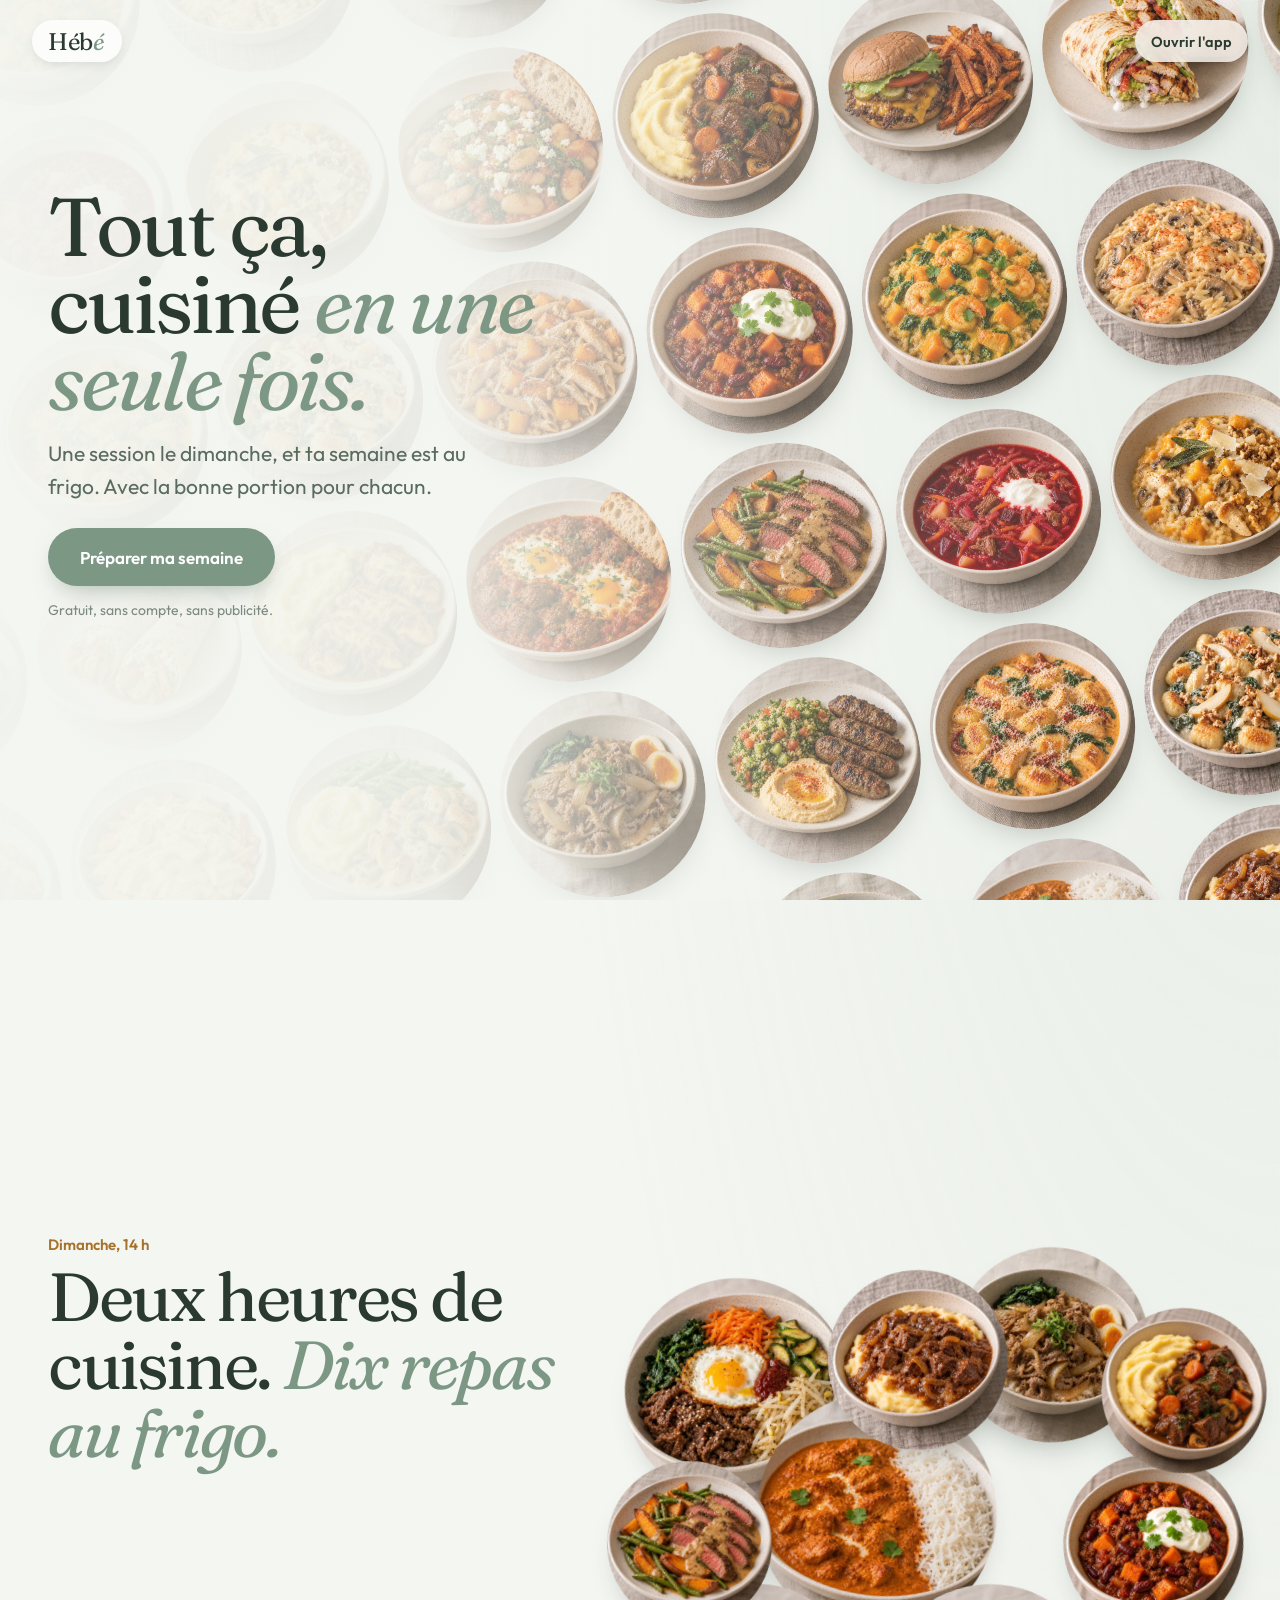
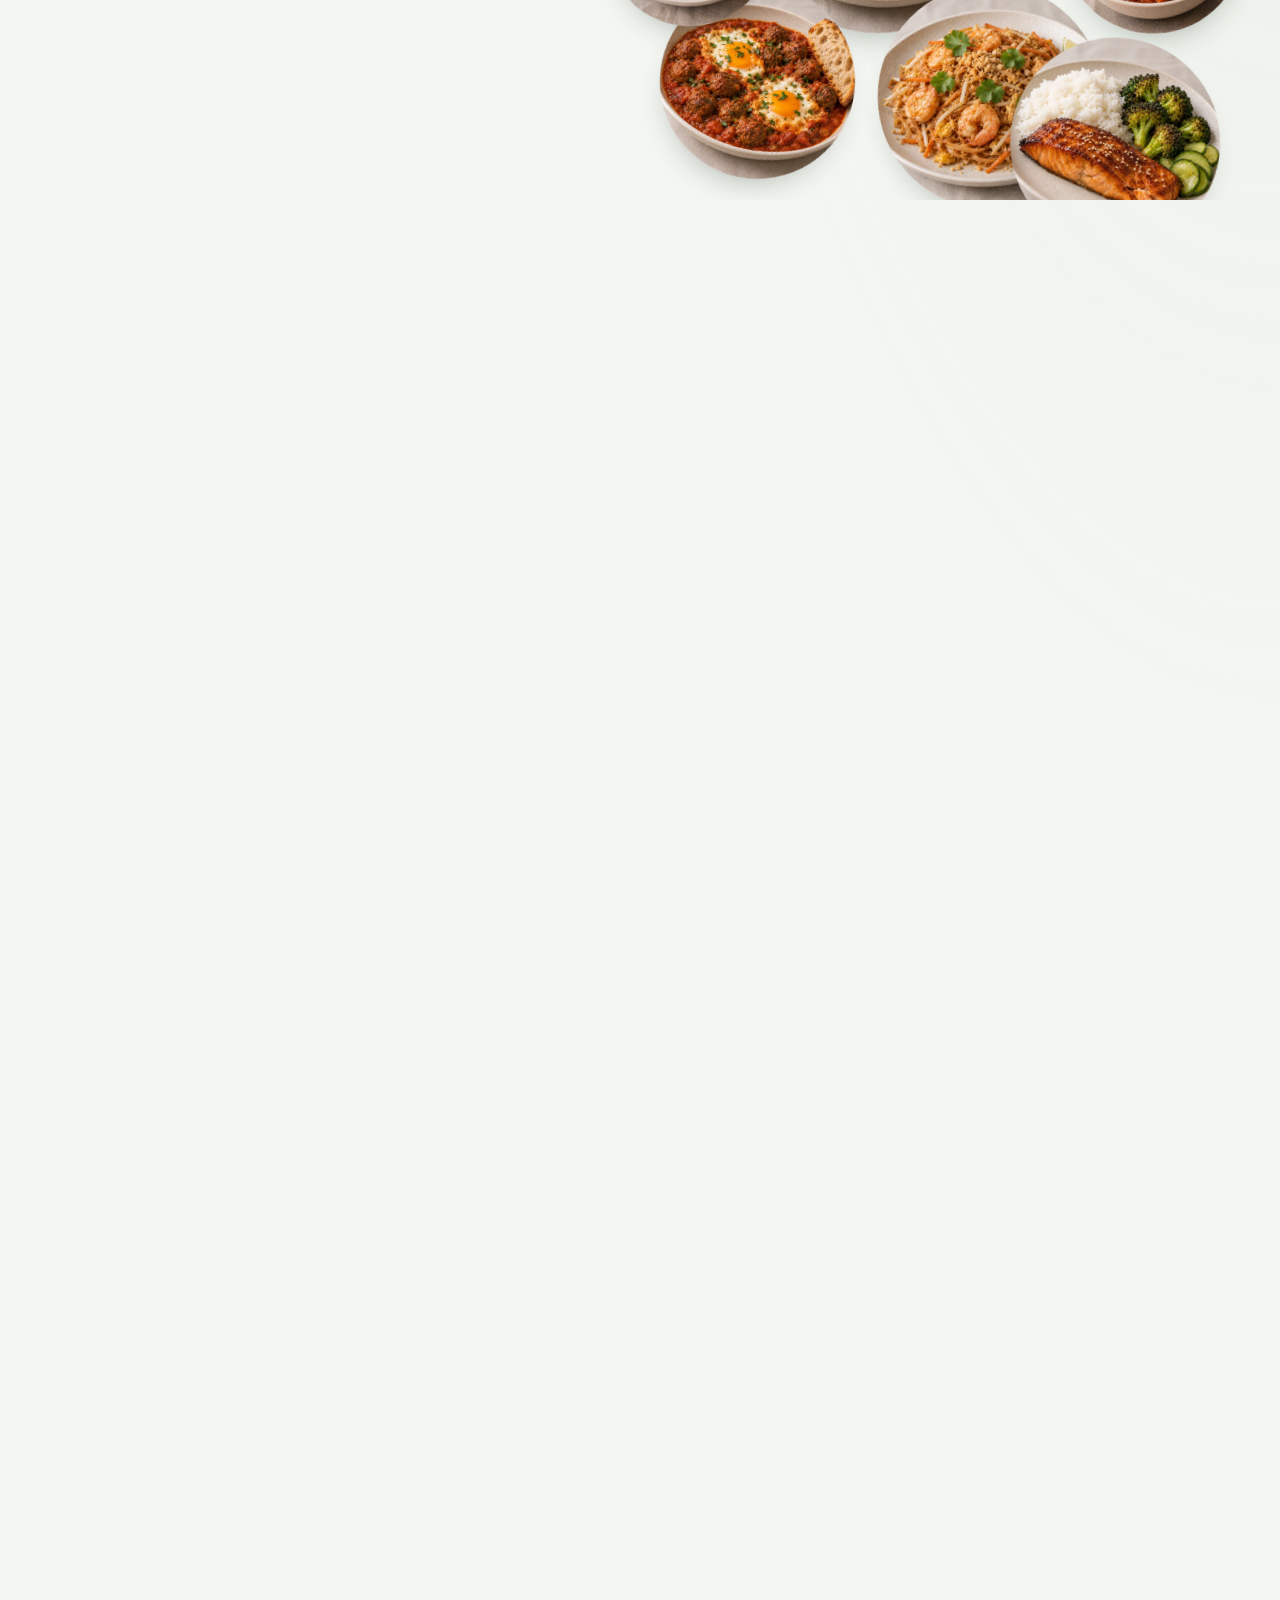
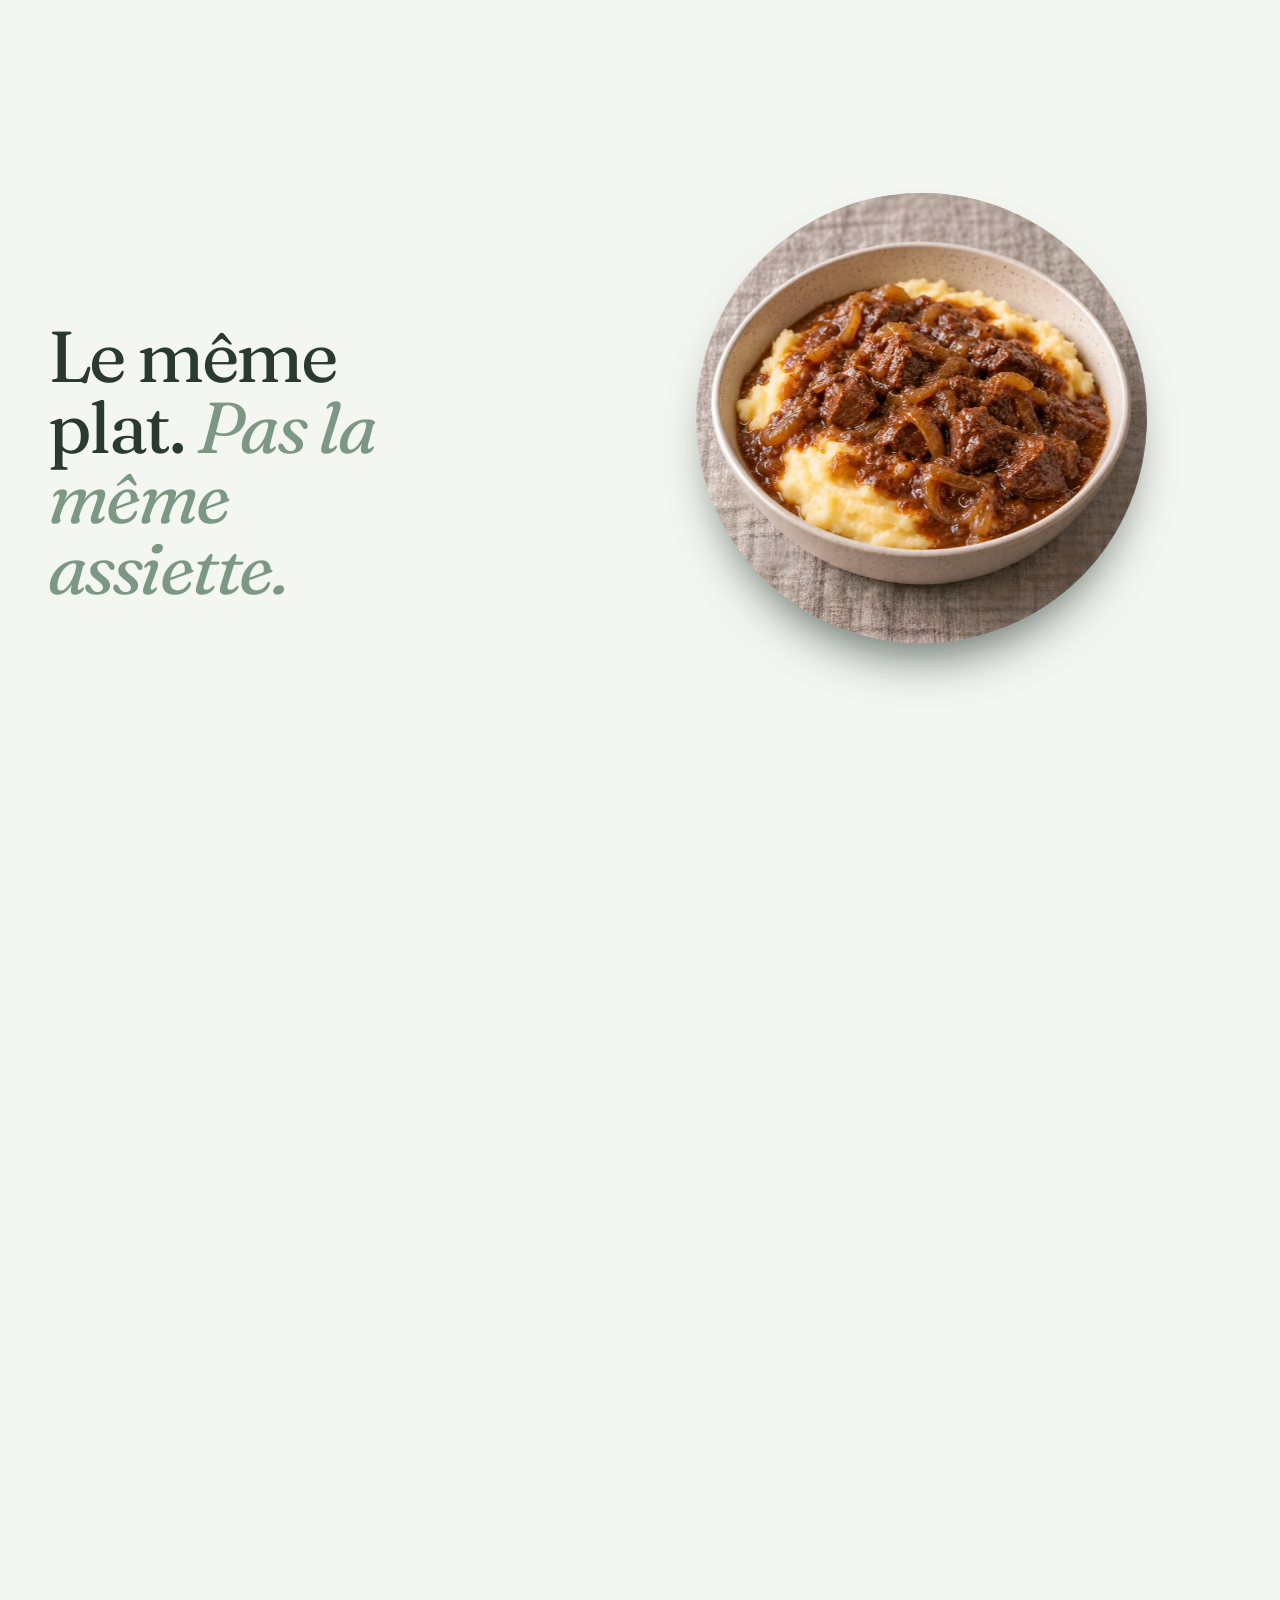
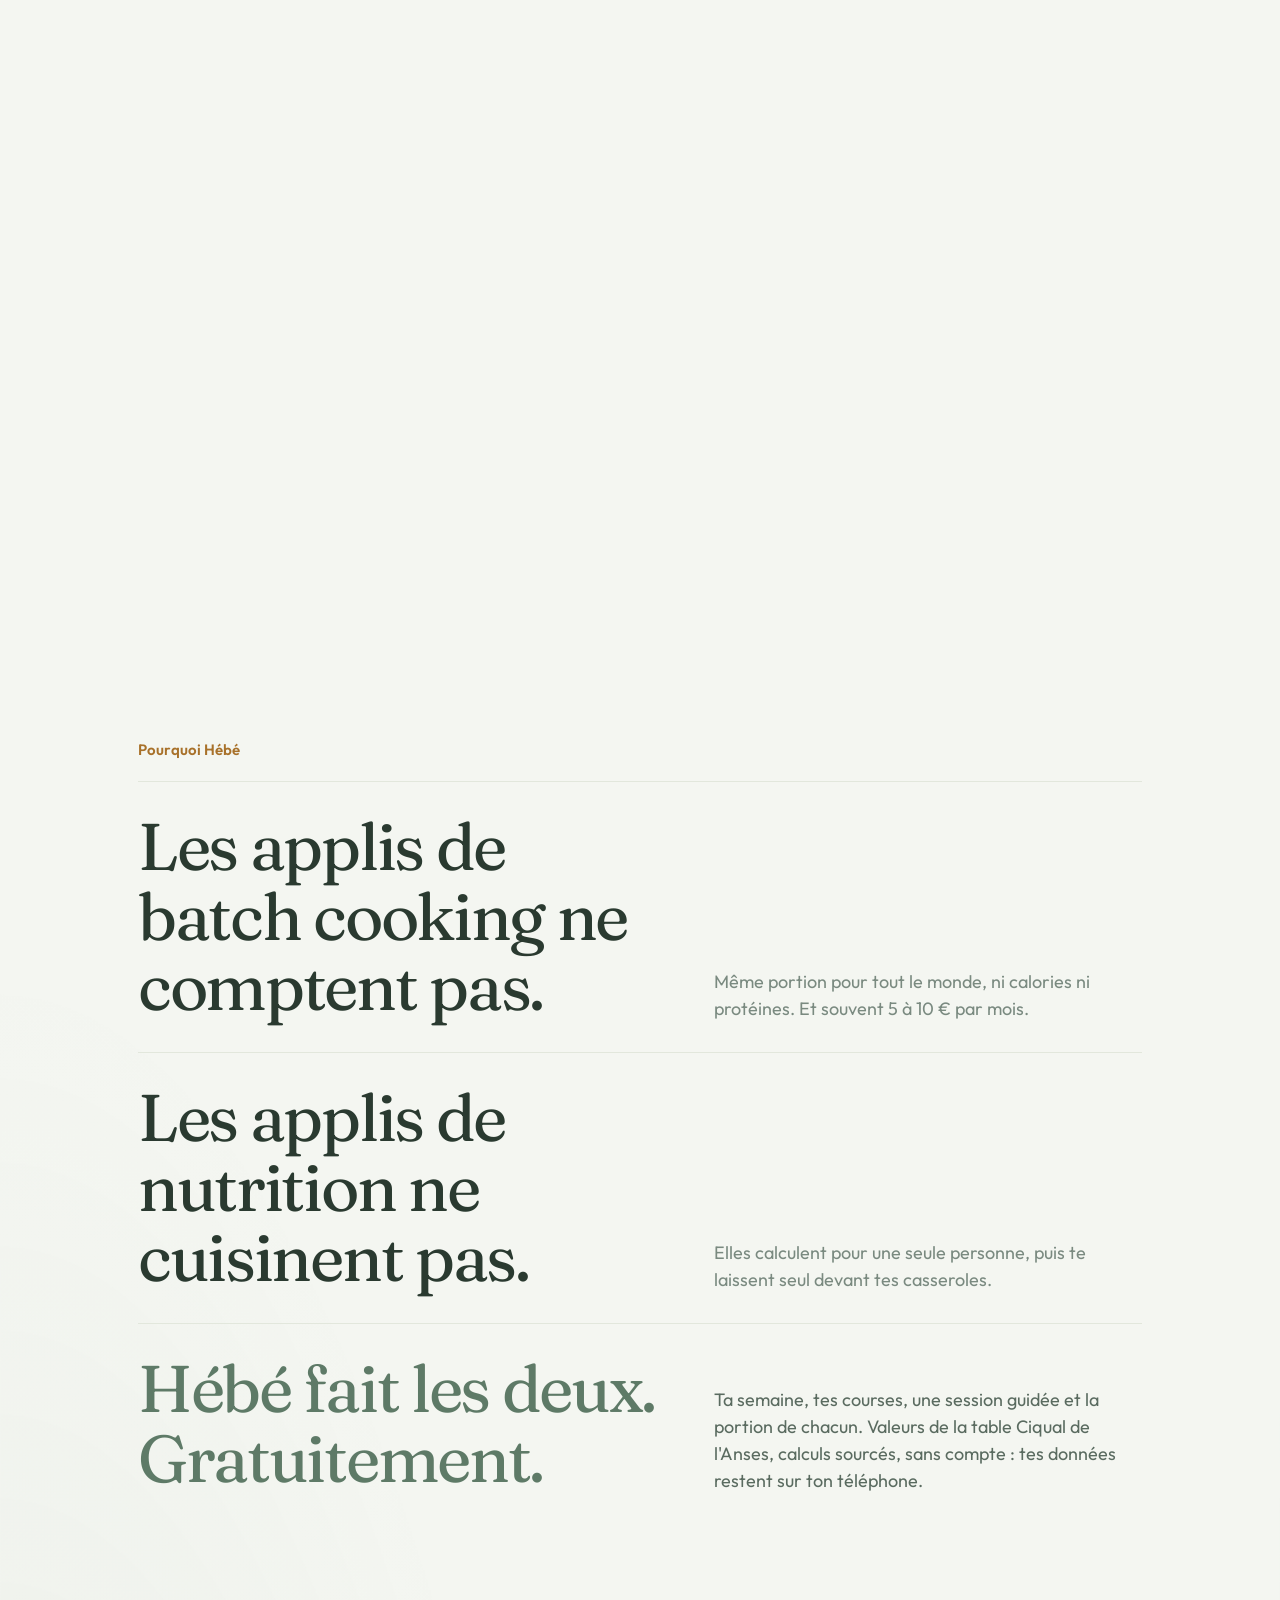
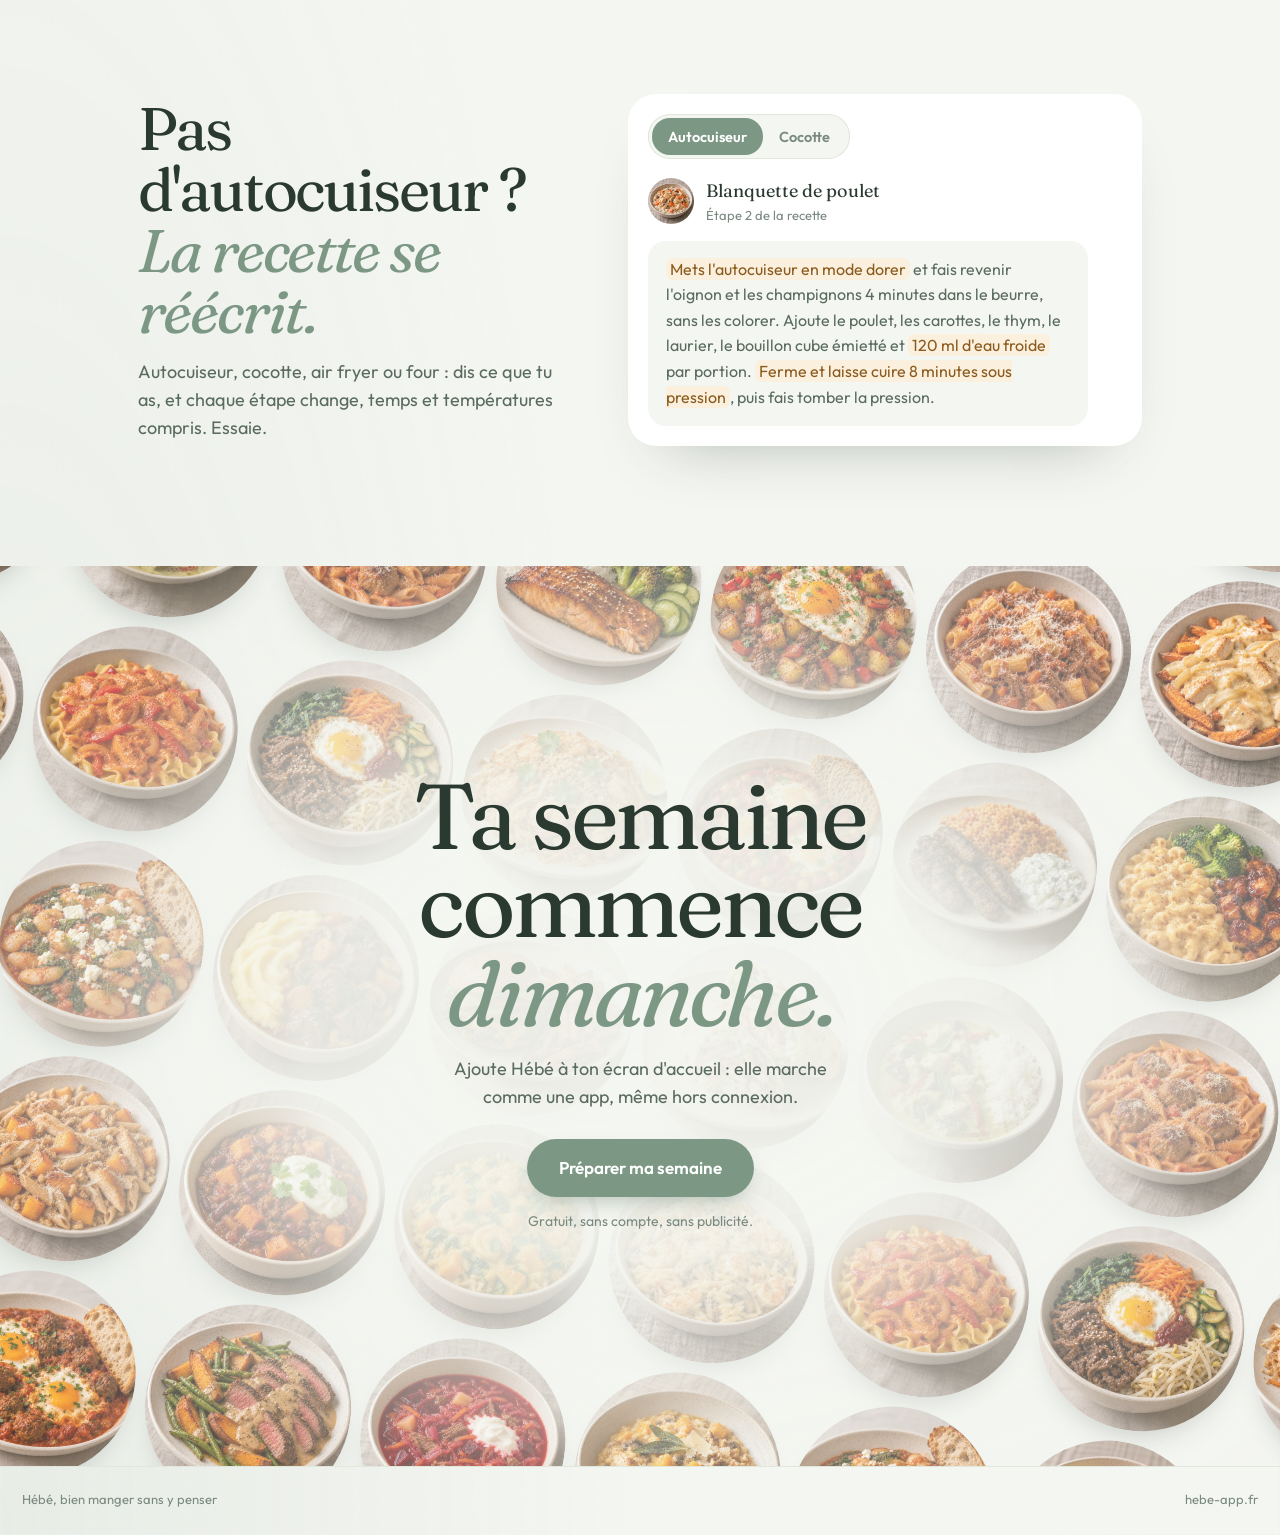
==== commit 4342c73f: "Maquette accueil A : couleurs claires de l'app Co-Authored-By: Claude Opus 5.5 <noreply@anthropic.co" ====
--- a/site.html
+++ b/site.html
@@ -5,7 +5,7 @@
 <meta name="viewport" content="width=device-width, initial-scale=1, viewport-fit=cover">
 <title>Hébé : tout ça, cuisiné en une seule fois</title>
 <meta name="description" content="Hébé compose ta semaine de repas, calcule la portion de chaque personne du foyer et te guide pour tout cuisiner en une session. Gratuit, sans compte.">
-<meta name="theme-color" content="#1A2720">
+<meta name="theme-color" content="#F4F6F1">
 <link rel="icon" type="image/png" sizes="192x192" href="icon-192.png">
 <link rel="apple-touch-icon" sizes="180x180" href="apple-touch-icon.png">
 <style>
@@ -15,23 +15,24 @@
 @font-face{font-family:Outfit;font-weight:500;font-display:swap;src:url(fonts/outfit-500.woff2) format('woff2')}
 @font-face{font-family:Outfit;font-weight:600;font-display:swap;src:url(fonts/outfit-600.woff2) format('woff2')}
 :root{
-  --ink:#1A2720;--ink-2:#22332A;--ink-3:#33493D;--cream:#F4F1E8;--cream-2:#C7D0C5;--cream-3:#8B9D90;
-  --sage:#A9C2B2;--honey:#E0A95E;--honey-2:#EDBE7C;
+  --ink:#F4F6F1;--ink-2:#FFFFFF;--ink-3:#E2E7DC;--cream:#2A3A30;--cream-2:#5A6B60;--cream-3:#7A8A80;
+  --sage:#7C9885;--accent:#5E7A67;--sage-t:#E8F0E9;--sage-l:#A9C2B2;--honey:#E0A95E;--honey-t:#FBF0DD;--honey-d:#A8712A;
+  --shadow:0 16px 30px -16px rgba(42,58,48,.38);
   --serif:Fraunces,Georgia,serif;--sans:Outfit,-apple-system,'Segoe UI',sans-serif}
 *{box-sizing:border-box;margin:0;padding:0}
 html{background:var(--ink)}
-body{background:var(--ink);color:var(--cream);font:400 17px/1.55 var(--sans);-webkit-font-smoothing:antialiased;overflow-x:hidden}
+body{background:radial-gradient(120% 60% at 100% 0%,rgba(169,194,178,.18) 0%,transparent 50%),radial-gradient(90% 50% at 0% 100%,rgba(124,152,133,.10) 0%,transparent 55%),var(--ink);color:var(--cream);font:400 17px/1.55 var(--sans);-webkit-font-smoothing:antialiased;overflow-x:hidden}
 img{display:block;max-width:100%}
 a{color:inherit}
 :focus-visible{outline:3px solid var(--honey);outline-offset:4px;border-radius:12px}
-.btn{display:inline-flex;align-items:center;justify-content:center;height:58px;padding-inline:32px;border-radius:29px;background:var(--honey);color:var(--ink);font:600 17px var(--sans);text-decoration:none;transition:background .15s,transform .15s}
-.btn:hover{background:var(--honey-2)}.btn:active{transform:scale(.98)}
+.btn{display:inline-flex;align-items:center;justify-content:center;height:58px;padding-inline:32px;border-radius:29px;background:var(--sage);color:#fff;box-shadow:0 10px 24px -10px rgba(94,122,103,.55);font:600 17px var(--sans);text-decoration:none;transition:background .15s,transform .15s}
+.btn:hover{background:var(--accent)}.btn:active{transform:scale(.98)}
 em{font-style:italic;color:var(--sage)}
 
 /* ── barre du haut ── */
 .top{position:fixed;inset:0 0 auto;z-index:20;display:flex;justify-content:space-between;align-items:center;padding:16px 20px;pointer-events:none}
 .top>*{pointer-events:auto}
-.pill{display:inline-flex;align-items:center;height:42px;padding-inline:16px;border-radius:21px;background:rgba(26,39,32,.72);-webkit-backdrop-filter:blur(10px);backdrop-filter:blur(10px);text-decoration:none;font:600 14.5px var(--sans);color:var(--cream)}
+.pill{display:inline-flex;align-items:center;height:42px;padding-inline:16px;border-radius:21px;background:rgba(255,255,255,.78);box-shadow:0 4px 14px -6px rgba(42,58,48,.25);-webkit-backdrop-filter:blur(10px);backdrop-filter:blur(10px);text-decoration:none;font:600 14.5px var(--sans);color:var(--cream)}
 .pill.word{font:400 24px var(--serif);letter-spacing:-.02em;padding-inline:16px 18px}
 .pill.word i{color:var(--sage)}
 
@@ -39,14 +40,14 @@
 .wall-sec{position:relative;height:100svh;min-height:620px;overflow:hidden}
 .wall{position:absolute;left:50%;top:50%;width:135vmax;height:150vmax;transform:translate(-50%,-56%) rotate(-9deg);display:grid;grid-template-columns:repeat(var(--cols,6),1fr);gap:12px}
 .colw{display:flex;flex-direction:column;gap:12px}
-.colw img{width:100%;aspect-ratio:1;object-fit:cover;border-radius:50%;box-shadow:0 14px 26px -14px rgba(0,0,0,.7)}
+.colw img{width:100%;aspect-ratio:1;object-fit:cover;border-radius:50%;box-shadow:var(--shadow)}
 @media (prefers-reduced-motion:no-preference){
   .colw{animation:up 70s linear infinite}
   .colw:nth-child(2n){animation-name:down;animation-duration:85s}
   @keyframes up{to{transform:translateY(-50%)}}
   @keyframes down{from{transform:translateY(-50%)}to{transform:none}}
 }
-.veil{position:absolute;inset:0;background:linear-gradient(180deg,rgba(26,39,32,.25) 0%,rgba(26,39,32,0) 26%,rgba(26,39,32,.15) 44%,rgba(26,39,32,.94) 70%,var(--ink) 86%)}
+.veil{position:absolute;inset:0;background:linear-gradient(180deg,rgba(244,246,241,.35) 0%,rgba(244,246,241,0) 24%,rgba(244,246,241,.55) 40%,rgba(244,246,241,.96) 58%,#F4F6F1 76%)}
 .wall-txt{position:absolute;left:0;right:0;bottom:0;padding:0 22px calc(36px + env(safe-area-inset-bottom));max-width:760px}
 .wall-txt h1{font:400 clamp(50px,13.5vw,104px)/.94 var(--serif);letter-spacing:-.04em}
 .wall-txt p{color:var(--cream-2);font-size:clamp(17px,4.4vw,21px);max-width:30ch;margin:18px 0 26px}
@@ -56,14 +57,14 @@
 .sort{position:relative;height:260vh}
 .stick{position:sticky;top:0;height:100svh;overflow:hidden}
 .sort-h{position:absolute;left:22px;right:22px;top:clamp(84px,12vh,120px);z-index:2}
-.k{font:500 15px var(--sans);color:var(--honey)}
+.k{font:600 15px var(--sans);color:var(--honey-d)}
 .sort-h h2{font:400 clamp(36px,9.5vw,68px)/1 var(--serif);letter-spacing:-.035em;margin-top:8px;max-width:14ch}
 .stage{position:absolute;inset:0}
-.sb{position:absolute;left:0;top:0;border-radius:50%;overflow:hidden;box-shadow:0 18px 30px -16px rgba(0,0,0,.75);will-change:transform}
+.sb{position:absolute;left:0;top:0;border-radius:50%;overflow:hidden;box-shadow:var(--shadow);will-change:transform}
 .sb img{width:100%;height:100%;object-fit:cover}
 .dl{position:absolute;left:0;top:0;font:600 12.5px var(--sans);letter-spacing:.06em;color:var(--cream-3);text-align:center;opacity:0}
 .sort-f{position:absolute;left:22px;right:22px;bottom:calc(30px + env(safe-area-inset-bottom));display:flex;gap:8px;flex-wrap:wrap;opacity:0}
-.chip{display:inline-flex;align-items:center;gap:8px;padding:9px 14px;border-radius:18px;background:var(--ink-2);font-size:14px;color:var(--cream-2)}
+.chip{display:inline-flex;align-items:center;gap:8px;padding:9px 14px;border-radius:18px;background:#fff;box-shadow:inset 0 0 0 1px var(--ink-3);font-size:14px;color:var(--cream-2)}
 .chip i{width:8px;height:8px;border-radius:50%;background:var(--honey)}
 
 /* ── 3. Deux assiettes (défilement) ── */
@@ -71,12 +72,12 @@
 .duo-h{position:absolute;left:22px;right:22px;top:clamp(84px,12vh,120px);z-index:2}
 .duo-h h2{font:400 clamp(38px,10vw,72px)/.98 var(--serif);letter-spacing:-.035em;max-width:12ch}
 .duo-h p{color:var(--cream-2);max-width:34ch;margin-top:14px;opacity:0}
-.db{position:absolute;left:0;top:0;border-radius:50%;overflow:hidden;box-shadow:0 30px 50px -24px rgba(0,0,0,.8);will-change:transform}
+.db{position:absolute;left:0;top:0;border-radius:50%;overflow:hidden;box-shadow:0 30px 50px -24px rgba(42,58,48,.5);will-change:transform}
 .db img{width:100%;height:100%;object-fit:cover}
 .lab{position:absolute;opacity:0;text-align:center;width:170px;margin-left:-85px}
 .lab b{display:block;font:400 26px var(--serif)}
 .lab span{display:block;font-size:13px;color:var(--cream-3)}
-.lab .kc{display:inline-block;margin-top:10px;padding:6px 14px;border-radius:15px;background:var(--honey);color:var(--ink);font:600 15px var(--sans);font-variant-numeric:tabular-nums}
+.lab .kc{display:inline-block;margin-top:10px;padding:6px 14px;border-radius:15px;background:var(--honey-t);color:#8A5A1E;font:600 15px var(--sans);font-variant-numeric:tabular-nums}
 .lab .g{display:block;margin-top:8px;font-size:13.5px;color:var(--cream-2);font-variant-numeric:tabular-nums;line-height:1.35}
 .fine{position:absolute;left:22px;right:22px;bottom:calc(22px + env(safe-area-inset-bottom));font-size:12.5px;color:var(--cream-3);opacity:0;text-align:center}
 
@@ -85,7 +86,7 @@
 .why .k{margin-bottom:22px}
 .line{font:400 clamp(34px,8.6vw,66px)/1.06 var(--serif);letter-spacing:-.035em;padding-block:22px;border-top:1px solid var(--ink-3)}
 .line small{display:block;font:400 clamp(15px,3.8vw,18px)/1.5 var(--sans);letter-spacing:0;color:var(--cream-3);margin-top:12px;max-width:44ch}
-.line.us{color:var(--honey)}
+.line.us{color:var(--accent)}
 .line.us small{color:var(--cream-2)}
 .rv{opacity:0;transform:translateY(24px);transition:opacity .7s ease,transform .7s cubic-bezier(.2,.8,.2,1)}
 .rv.on{opacity:1;transform:none}
@@ -94,21 +95,21 @@
 .gear{padding:70px 22px 90px;max-width:1100px;margin-inline:auto;display:grid;gap:30px}
 .gear h2{font:400 clamp(34px,8.6vw,60px)/1.02 var(--serif);letter-spacing:-.035em}
 .gear p{color:var(--cream-2);max-width:40ch;margin-top:16px}
-.rw{background:var(--ink-2);border-radius:28px;padding:20px}
-.seg{display:inline-flex;padding:4px;border-radius:22px;background:var(--ink)}
+.rw{background:#fff;border-radius:28px;padding:20px;box-shadow:0 30px 60px -40px rgba(42,58,48,.4)}
+.seg{display:inline-flex;padding:4px;border-radius:22px;background:var(--ink);box-shadow:inset 0 0 0 1px var(--ink-3)}
 .seg button{border:0;background:transparent;font:600 14.5px var(--sans);color:var(--cream-3);padding:9px 16px;border-radius:18px;cursor:pointer}
-.seg button[aria-pressed="true"]{background:var(--cream);color:var(--ink)}
+.seg button[aria-pressed="true"]{background:var(--sage);color:#fff}
 .rw-d{display:flex;align-items:center;gap:12px;margin-top:18px}
 .rw-d img{width:46px;height:46px;border-radius:50%;object-fit:cover}
 .rw-d b{font:400 18px var(--serif)}
 .rw-d small{display:block;font-size:13px;color:var(--cream-3)}
 .rw-s{margin-top:14px;padding:16px 18px;border-radius:18px;background:var(--ink);font-size:16px;line-height:1.6;color:var(--cream-2);min-height:8.2em}
-.rw-s mark{background:rgba(224,169,94,.18);color:var(--honey-2);border-radius:6px;padding:1px 4px}
+.rw-s mark{background:var(--honey-t);color:#8A5A1E;border-radius:6px;padding:1px 4px}
 
 /* ── 6. Fin ── */
 .end{position:relative;height:100svh;min-height:620px;overflow:hidden;display:grid;place-items:center;text-align:center}
 .end .wall{transform:translate(-50%,-50%) rotate(9deg)}
-.end .veil{background:radial-gradient(ellipse at center,rgba(26,39,32,.96) 0%,rgba(26,39,32,.9) 36%,rgba(26,39,32,.35) 70%,rgba(26,39,32,.2) 100%)}
+.end .veil{background:radial-gradient(ellipse at center,rgba(244,246,241,.97) 0%,rgba(244,246,241,.92) 38%,rgba(244,246,241,.4) 72%,rgba(244,246,241,.15) 100%)}
 .end-in{position:relative;padding:0 22px}
 .end h2{font:400 clamp(44px,11vw,92px)/.96 var(--serif);letter-spacing:-.04em;max-width:11ch;margin-inline:auto}
 .end p{color:var(--cream-2);max-width:32ch;margin:18px auto 28px}
@@ -120,7 +121,7 @@
   .top{padding:20px 32px}
   .wall{--cols:8}
   .wall-txt{padding:0 48px 64px}
-  .wall-sec .veil{background:linear-gradient(90deg,rgba(26,39,32,.97) 0%,rgba(26,39,32,.9) 34%,rgba(26,39,32,.25) 62%,rgba(26,39,32,.05) 100%),linear-gradient(180deg,rgba(26,39,32,.3),transparent 20%)}
+  .wall-sec .veil{background:linear-gradient(90deg,rgba(244,246,241,.98) 0%,rgba(244,246,241,.93) 34%,rgba(244,246,241,.3) 62%,rgba(244,246,241,.05) 100%)}
   .wall-txt{top:0;display:flex;flex-direction:column;justify-content:center;align-items:flex-start;max-width:620px}
   .wall-txt h1{font-size:clamp(56px,6.4vw,84px)}
   .sort-h,.duo-h{left:48px;right:auto;max-width:520px}
@@ -248,7 +249,7 @@
       var x=x0+(fx-x0)*t, y=y0+(fy-y0)*t, sz=sz0+(size-sz0)*t, rot=s0[3]*(1-t);
       it.e.style.width=it.e.style.height=sz+'px';
       it.e.style.transform='translate('+x+'px,'+y+'px) rotate('+rot+'deg)';
-      it.e.style.boxShadow=(it.id==='W107'&&t>.95)?'0 18px 30px -16px rgba(0,0,0,.75),0 0 0 3px #E0A95E':'';
+      it.e.style.boxShadow=(it.id==='W107'&&t>.95)?'0 16px 30px -16px rgba(42,58,48,.38),0 0 0 3px #E0A95E':'';
     });
     labels.forEach(function(l,i){l.style.width=size+'px';l.style.transform='translate('+(gx+i*(size+gap))+'px,'+gy+'px)';l.style.opacity=clamp((t-.75)/.25)});
     sortF.style.opacity=clamp((t-.85)/.15);
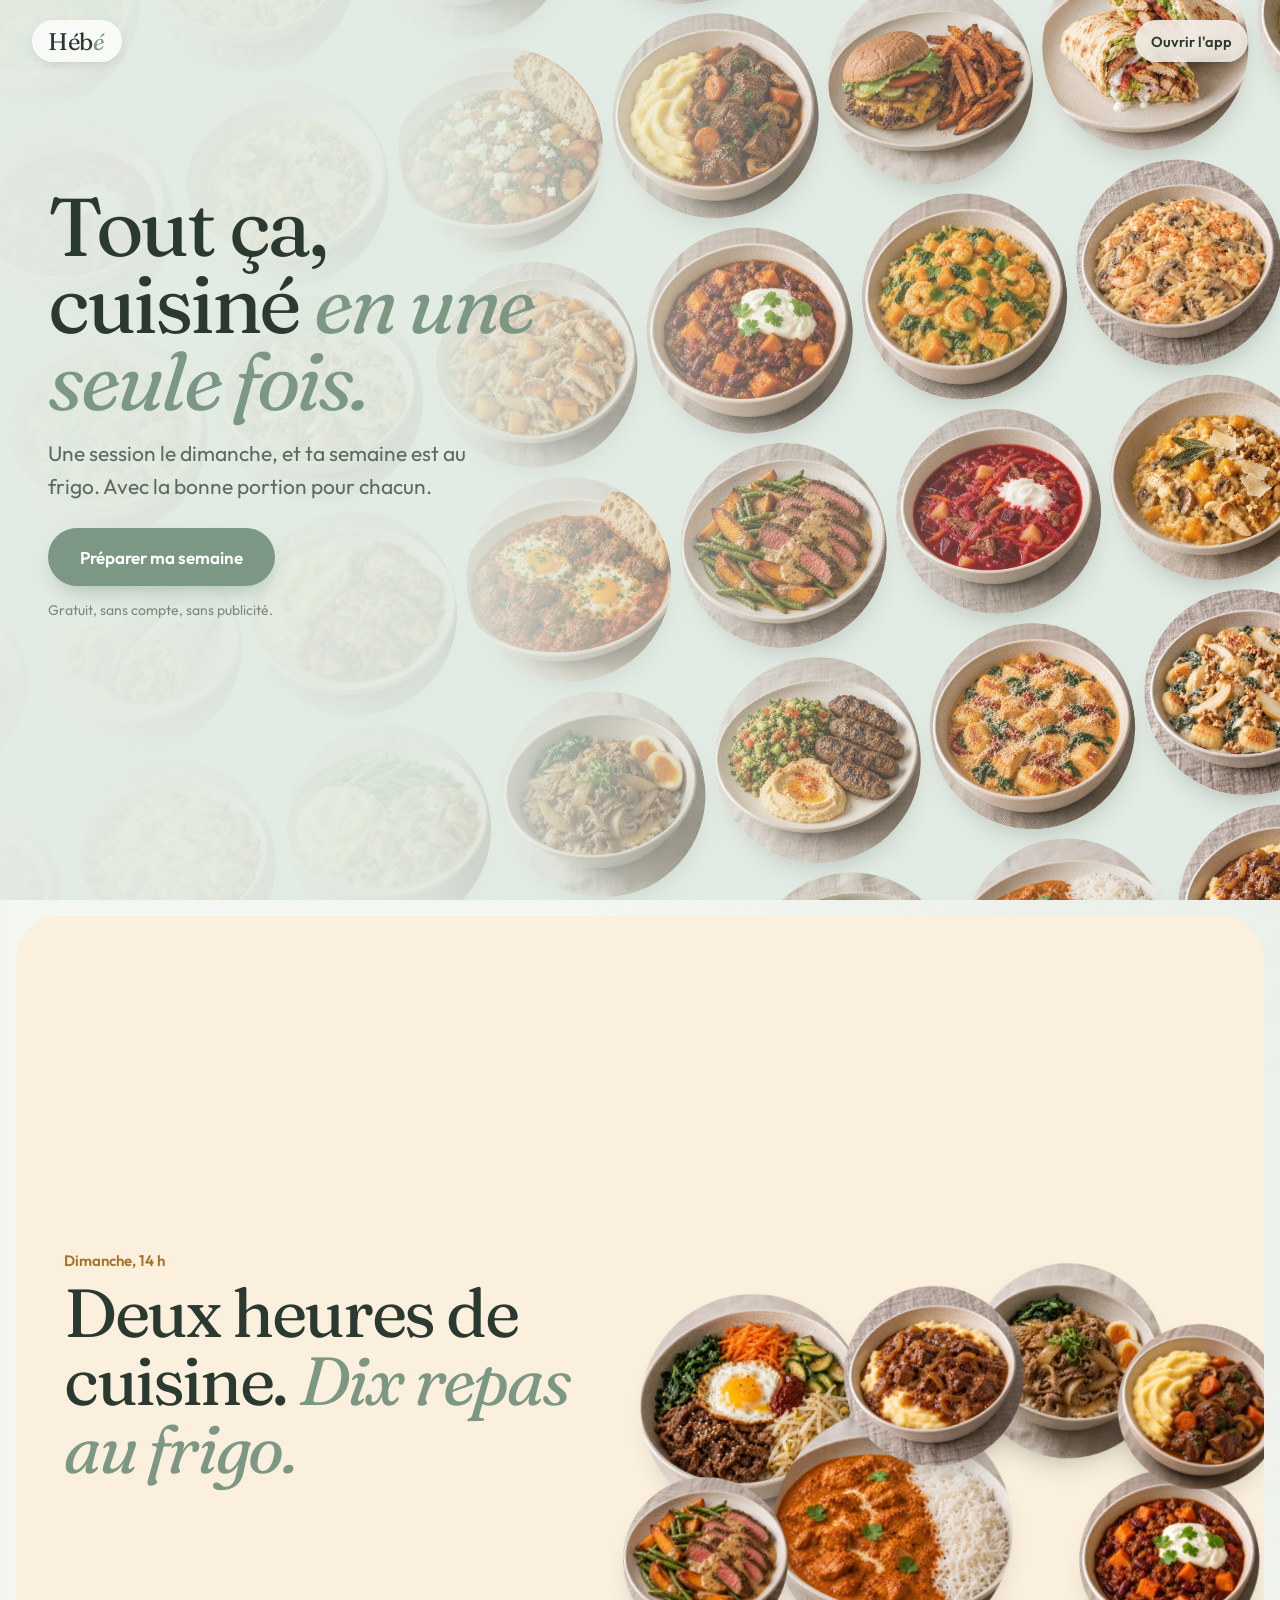
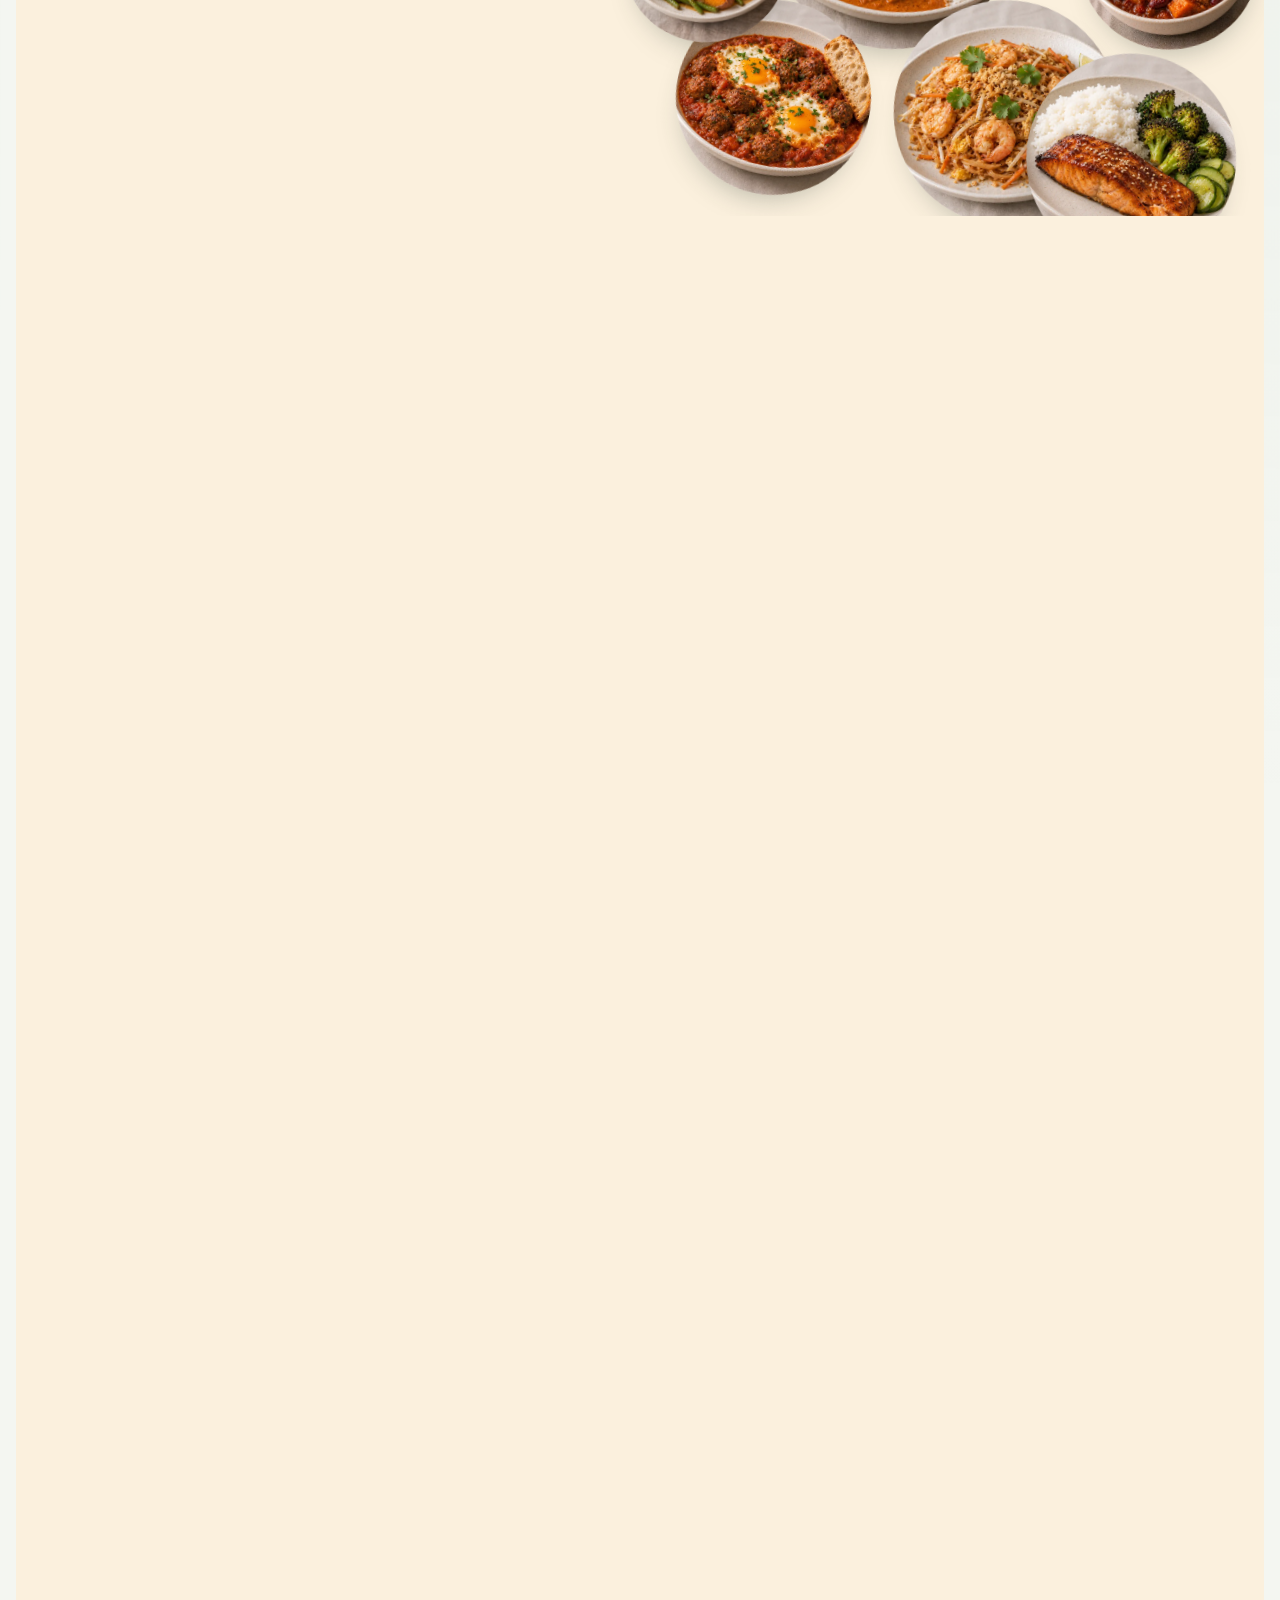
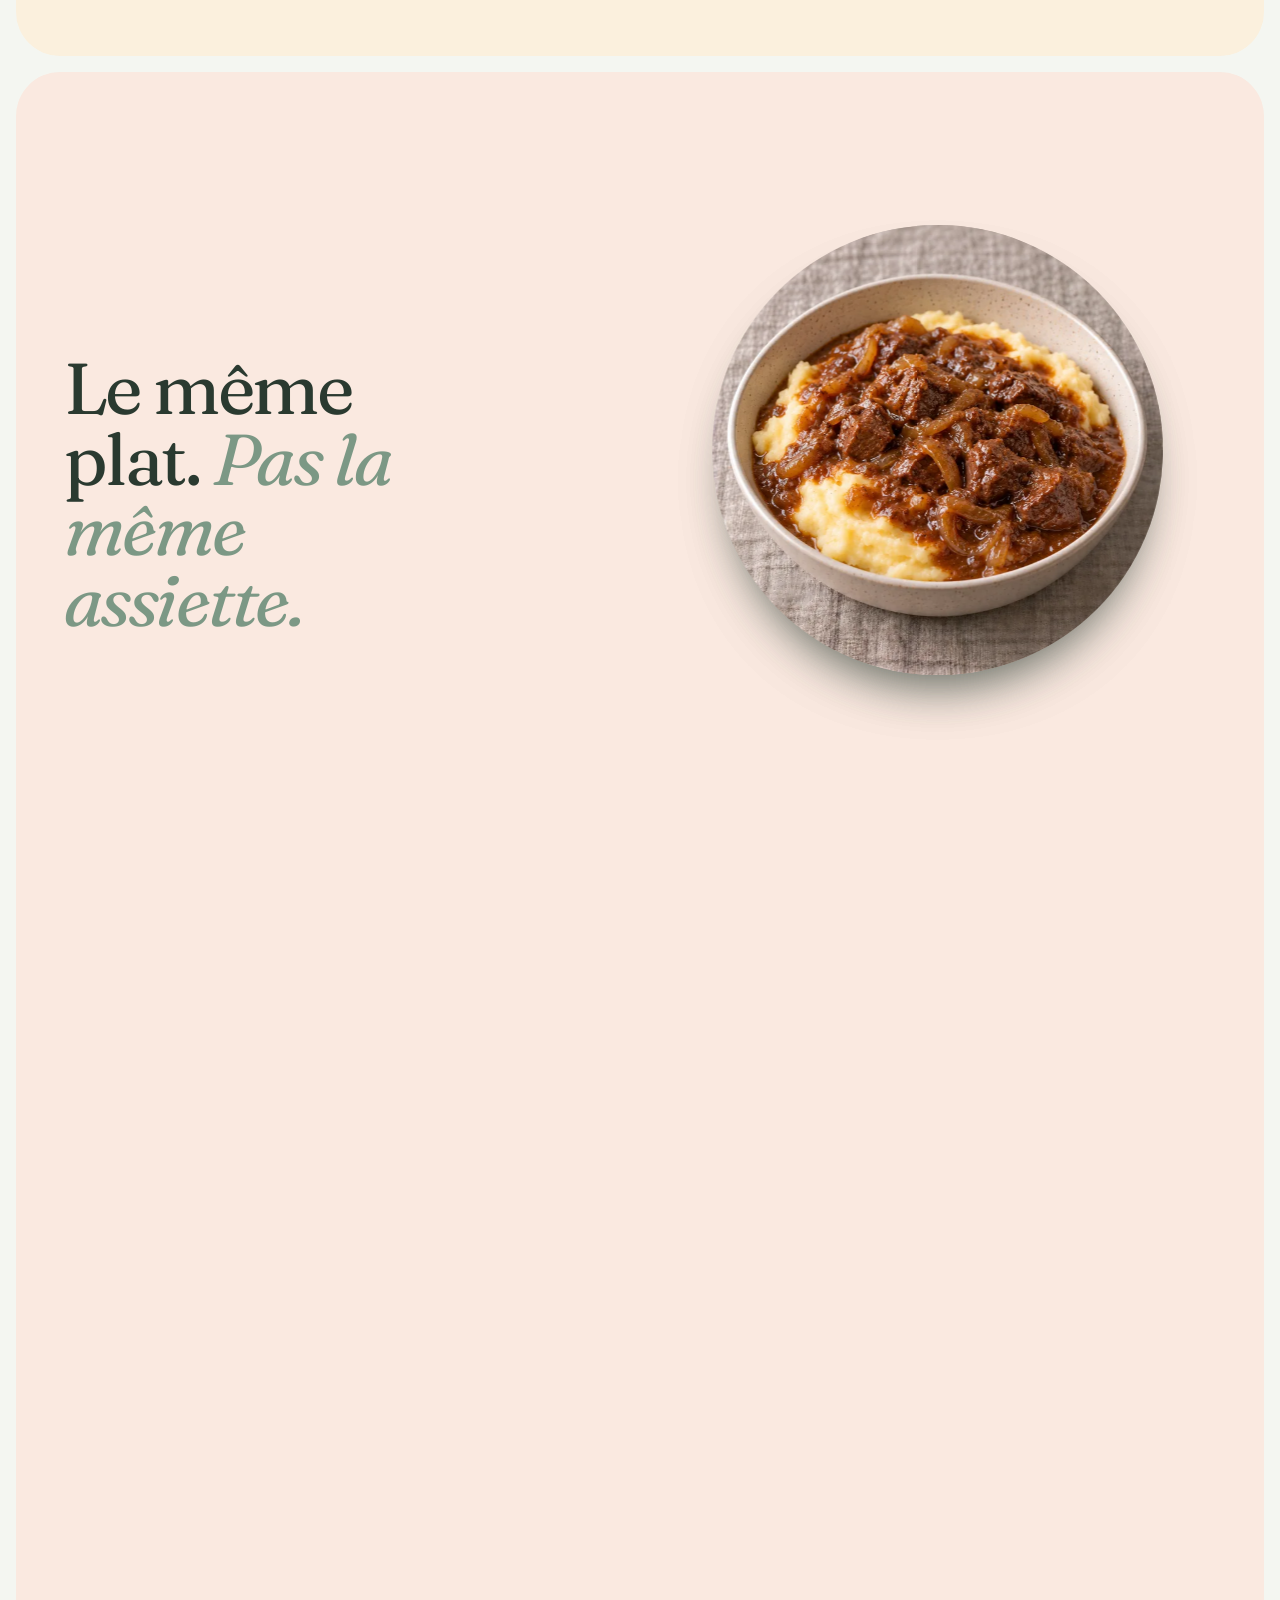
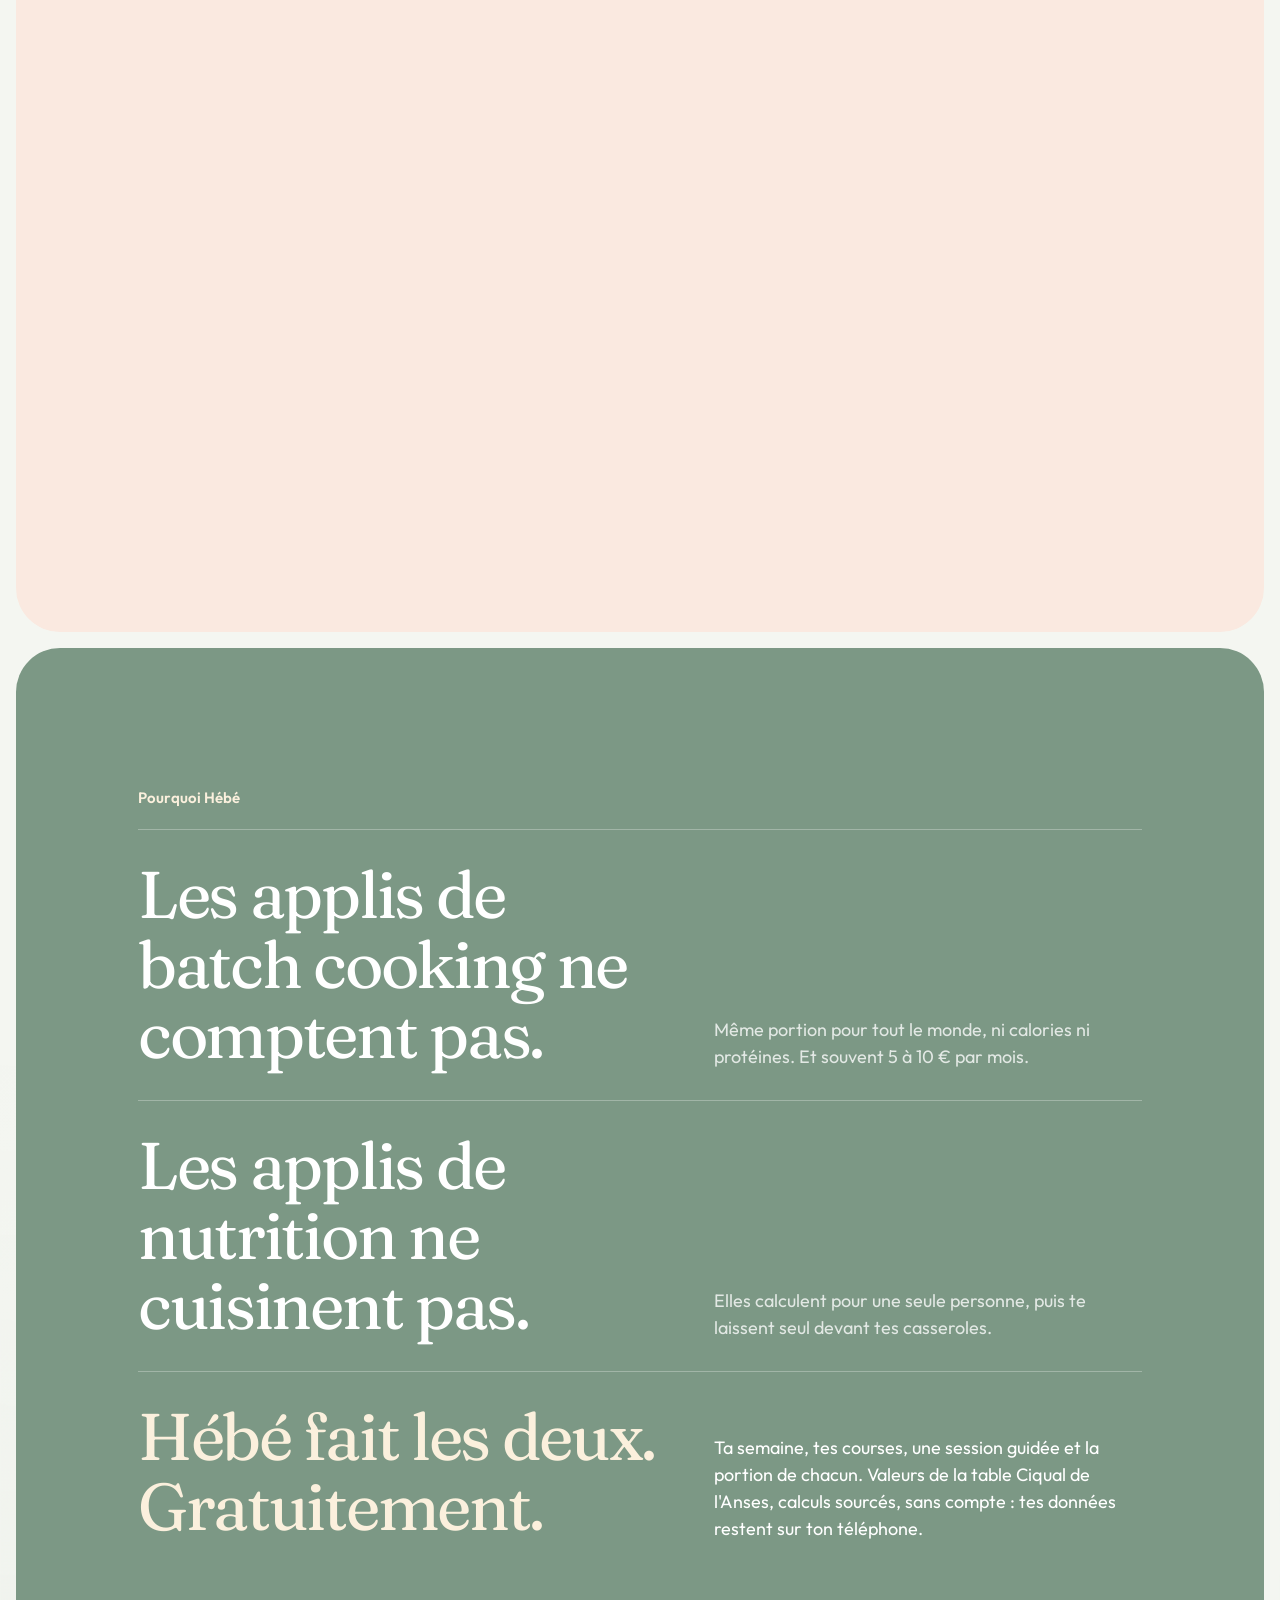
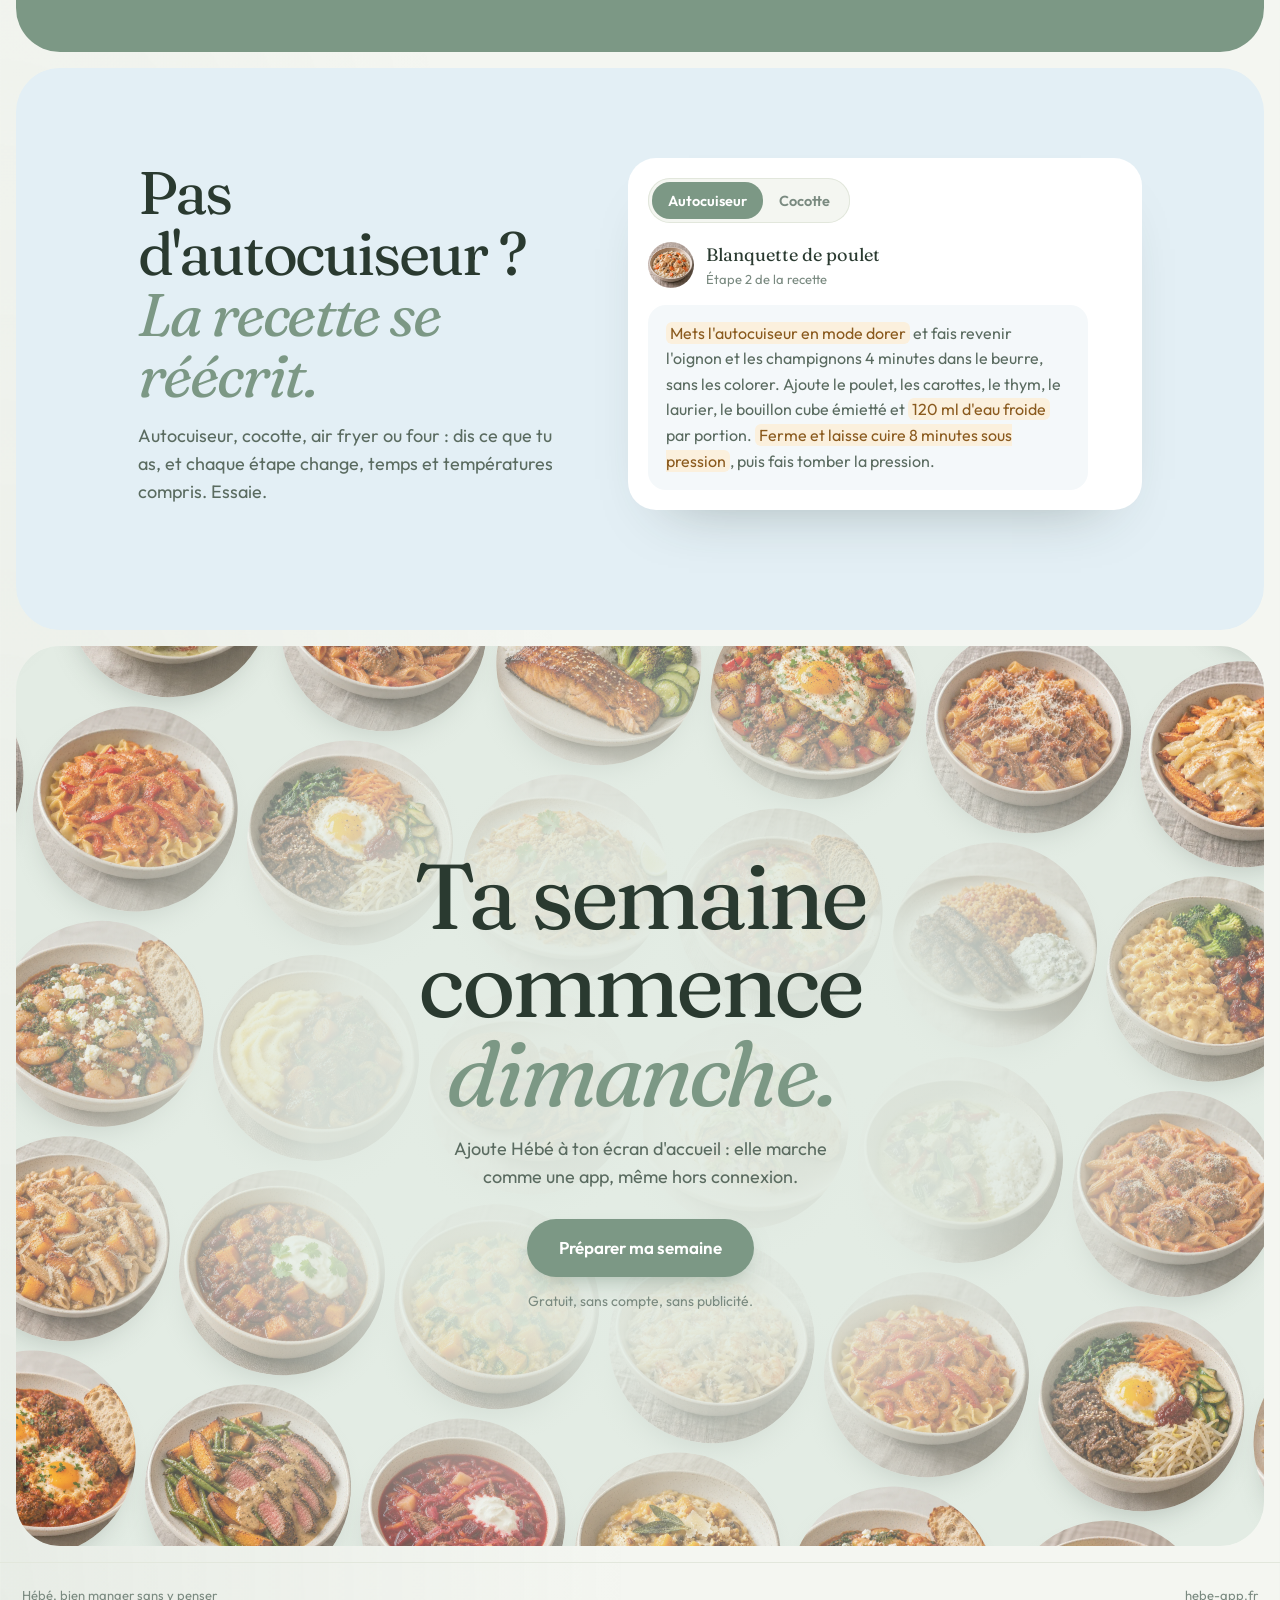
==== commit def4b6bf: "Maquette accueil A : blocs de couleur pastel de l'app Co-Authored-By: Claude Opus 5.5 <noreply@anthr" ====
--- a/site.html
+++ b/site.html
@@ -135,6 +135,30 @@
   .gear{grid-template-columns:.9fr 1.1fr;gap:70px;align-items:center;padding:90px 48px 120px}
 }
 @media (prefers-reduced-motion:reduce){.rv{opacity:1;transform:none;transition:none}}
+
+/* ── v2 : blocs de couleur, la palette des familles de l'app ── */
+.wall-sec{background:#E3ECE4}
+.wall-sec .veil{background:linear-gradient(180deg,rgba(227,236,228,.35) 0%,rgba(227,236,228,0) 24%,rgba(227,236,228,.55) 40%,rgba(227,236,228,.96) 58%,#E3ECE4 76%)}
+.blk{margin:10px;border-radius:38px;overflow:clip}
+.sort{background:#FBF0DD}
+.sort .chip{box-shadow:none}
+.duo{background:#FAE9E0}
+.duo .lab .kc{background:#fff}
+.why-w{background:#7C9885;color:#fff;padding:0}
+.why-w .why{color:#fff}
+.why-w .k{color:#FBF0DD}
+.why-w .line{border-top-color:rgba(255,255,255,.28)}
+.why-w .line small{color:rgba(255,255,255,.78)}
+.why-w .line.us{color:#FBF0DD}
+.why-w .line.us small{color:#fff}
+.gear-w{background:#E3EFF5}
+.gear-w .rw-s{background:#F4F8FA}
+.end{background:#E3ECE4;margin:10px;border-radius:38px}
+.end .veil{background:radial-gradient(ellipse at center,rgba(227,236,228,.97) 0%,rgba(227,236,228,.92) 38%,rgba(227,236,228,.4) 72%,rgba(227,236,228,.12) 100%)}
+@media (min-width:900px){
+  .blk,.end{margin:16px;border-radius:44px}
+  .wall-sec .veil{background:linear-gradient(90deg,rgba(227,236,228,.98) 0%,rgba(227,236,228,.93) 34%,rgba(227,236,228,.3) 62%,rgba(227,236,228,.05) 100%)}
+}
 </style>
 </head>
 <body>
@@ -158,7 +182,7 @@
 </header>
 
 <!-- 2. Dix plats se rangent dans la semaine -->
-<section class="sort" data-sort aria-label="Ta semaine se range toute seule">
+<section class="sort blk" data-sort aria-label="Ta semaine se range toute seule">
   <div class="stick">
     <div class="sort-h"><p class="k">Dimanche, 14 h</p><h2>Deux heures de cuisine. <em>Dix repas au frigo.</em></h2></div>
     <div class="stage" data-stage></div>
@@ -167,7 +191,7 @@
 </section>
 
 <!-- 3. Le même plat, deux assiettes -->
-<section class="duo" data-duo aria-label="La portion de chacun">
+<section class="duo blk" data-duo aria-label="La portion de chacun">
   <div class="stick">
     <div class="duo-h"><p class="k">Jeudi soir, carbonade</p><h2 style="margin-top:8px">Le même plat. <em>Pas la même assiette.</em></h2><p data-duop>Hébé calcule la portion de chaque personne du foyer selon son poids, son activité et son objectif. Au gramme près.</p></div>
     <div class="db" data-db1><img src="img/dishes/W107.webp" alt="Carbonade flamande, portion de Lui"></div>
@@ -179,15 +203,16 @@
 </section>
 
 <!-- 4. Pourquoi nous -->
-<section class="why" aria-label="Pourquoi Hébé">
+<div class="blk why-w"><section class="why" aria-label="Pourquoi Hébé">
   <p class="k rv">Pourquoi Hébé</p>
   <div class="line rv"><span>Les applis de batch cooking ne comptent pas.</span><small>Même portion pour tout le monde, ni calories ni protéines. Et souvent 5 à 10 € par mois.</small></div>
   <div class="line rv"><span>Les applis de nutrition ne cuisinent pas.</span><small>Elles calculent pour une seule personne, puis te laissent seul devant tes casseroles.</small></div>
   <div class="line us rv"><span>Hébé fait les deux. Gratuitement.</span><small>Ta semaine, tes courses, une session guidée et la portion de chacun. Valeurs de la table Ciqual de l'Anses, calculs sourcés, sans compte : tes données restent sur ton téléphone.</small></div>
 </section>
 
+</div>
 <!-- 5. Ta cuisine -->
-<section class="gear" aria-label="Recettes adaptées à ton matériel">
+<div class="blk gear-w"><section class="gear" aria-label="Recettes adaptées à ton matériel">
   <div class="rv">
     <h2>Pas d'autocuiseur ? <em>La recette se réécrit.</em></h2>
     <p>Autocuiseur, cocotte, air fryer ou four : dis ce que tu as, et chaque étape change, temps et températures compris. Essaie.</p>
@@ -199,6 +224,7 @@
   </div>
 </section>
 
+</div>
 <!-- 6. Fin -->
 <section class="end">
   <div class="wall" aria-hidden="true" data-wall></div>
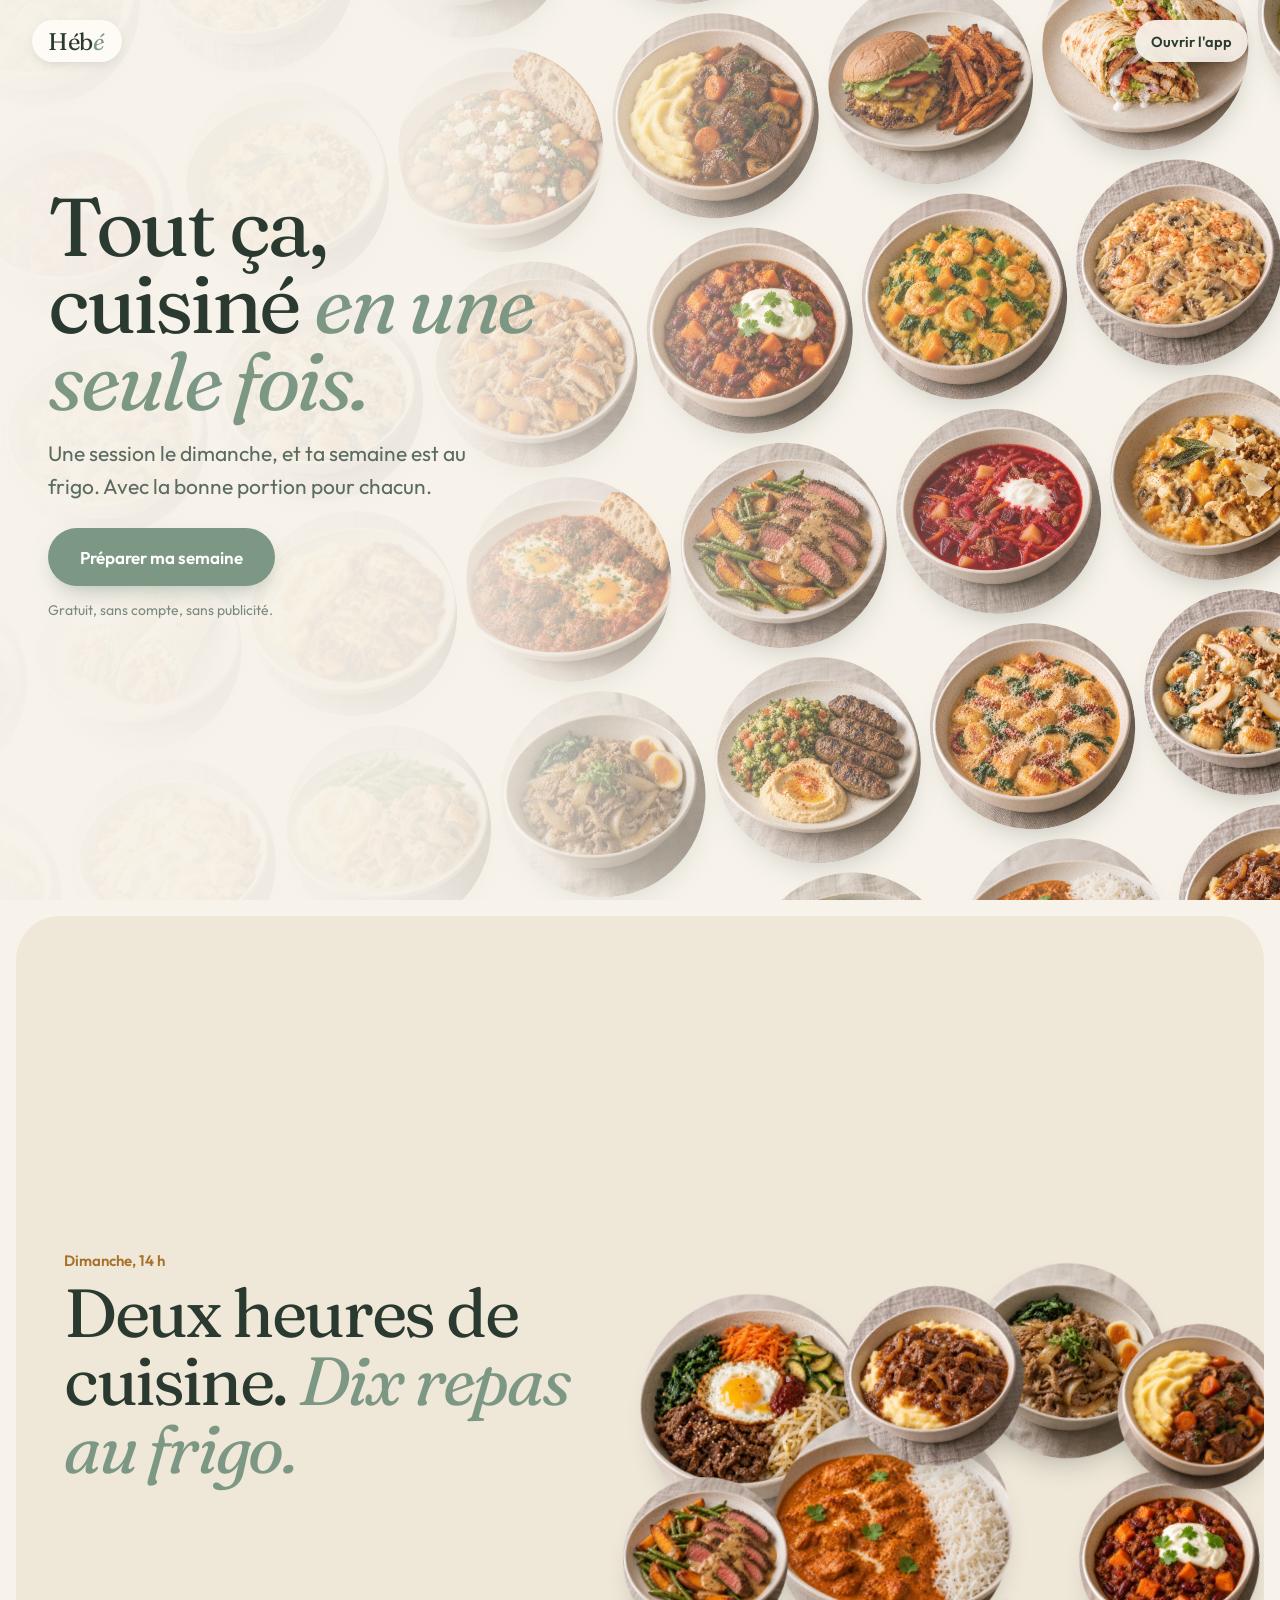
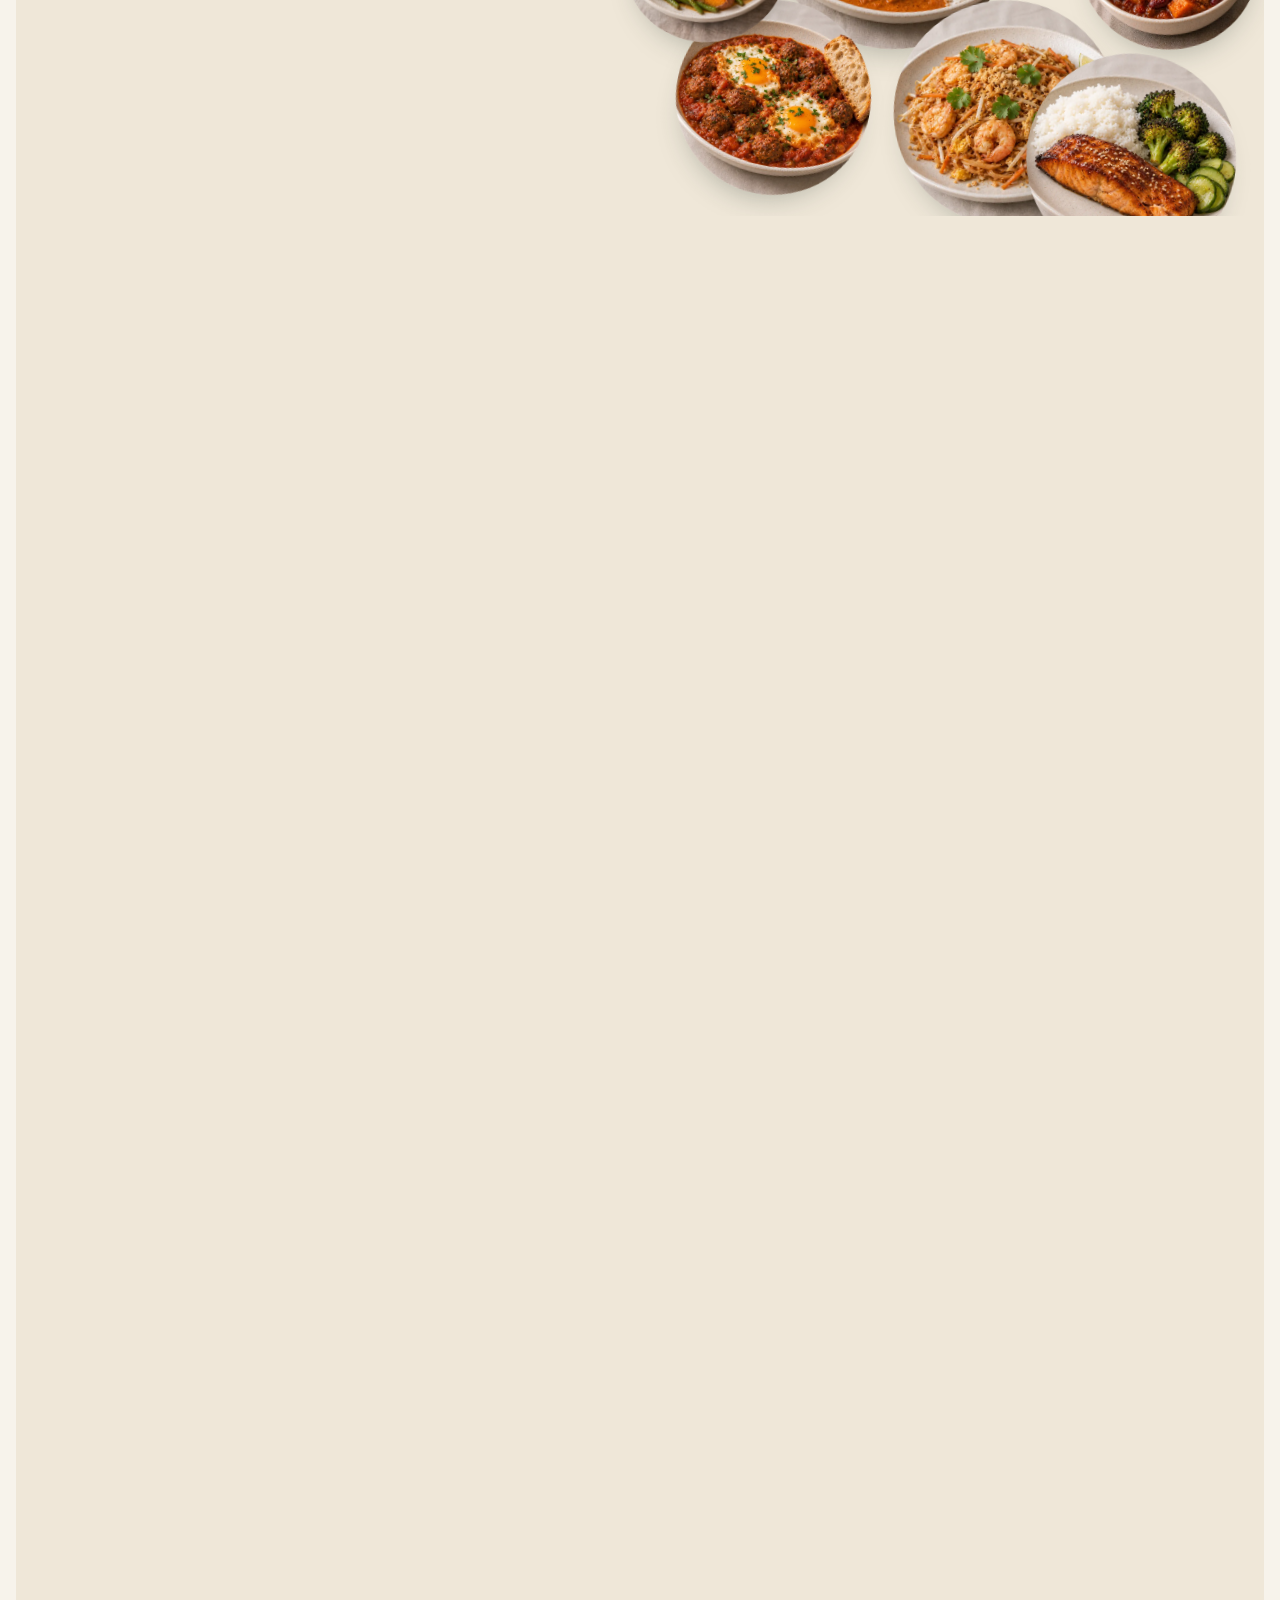
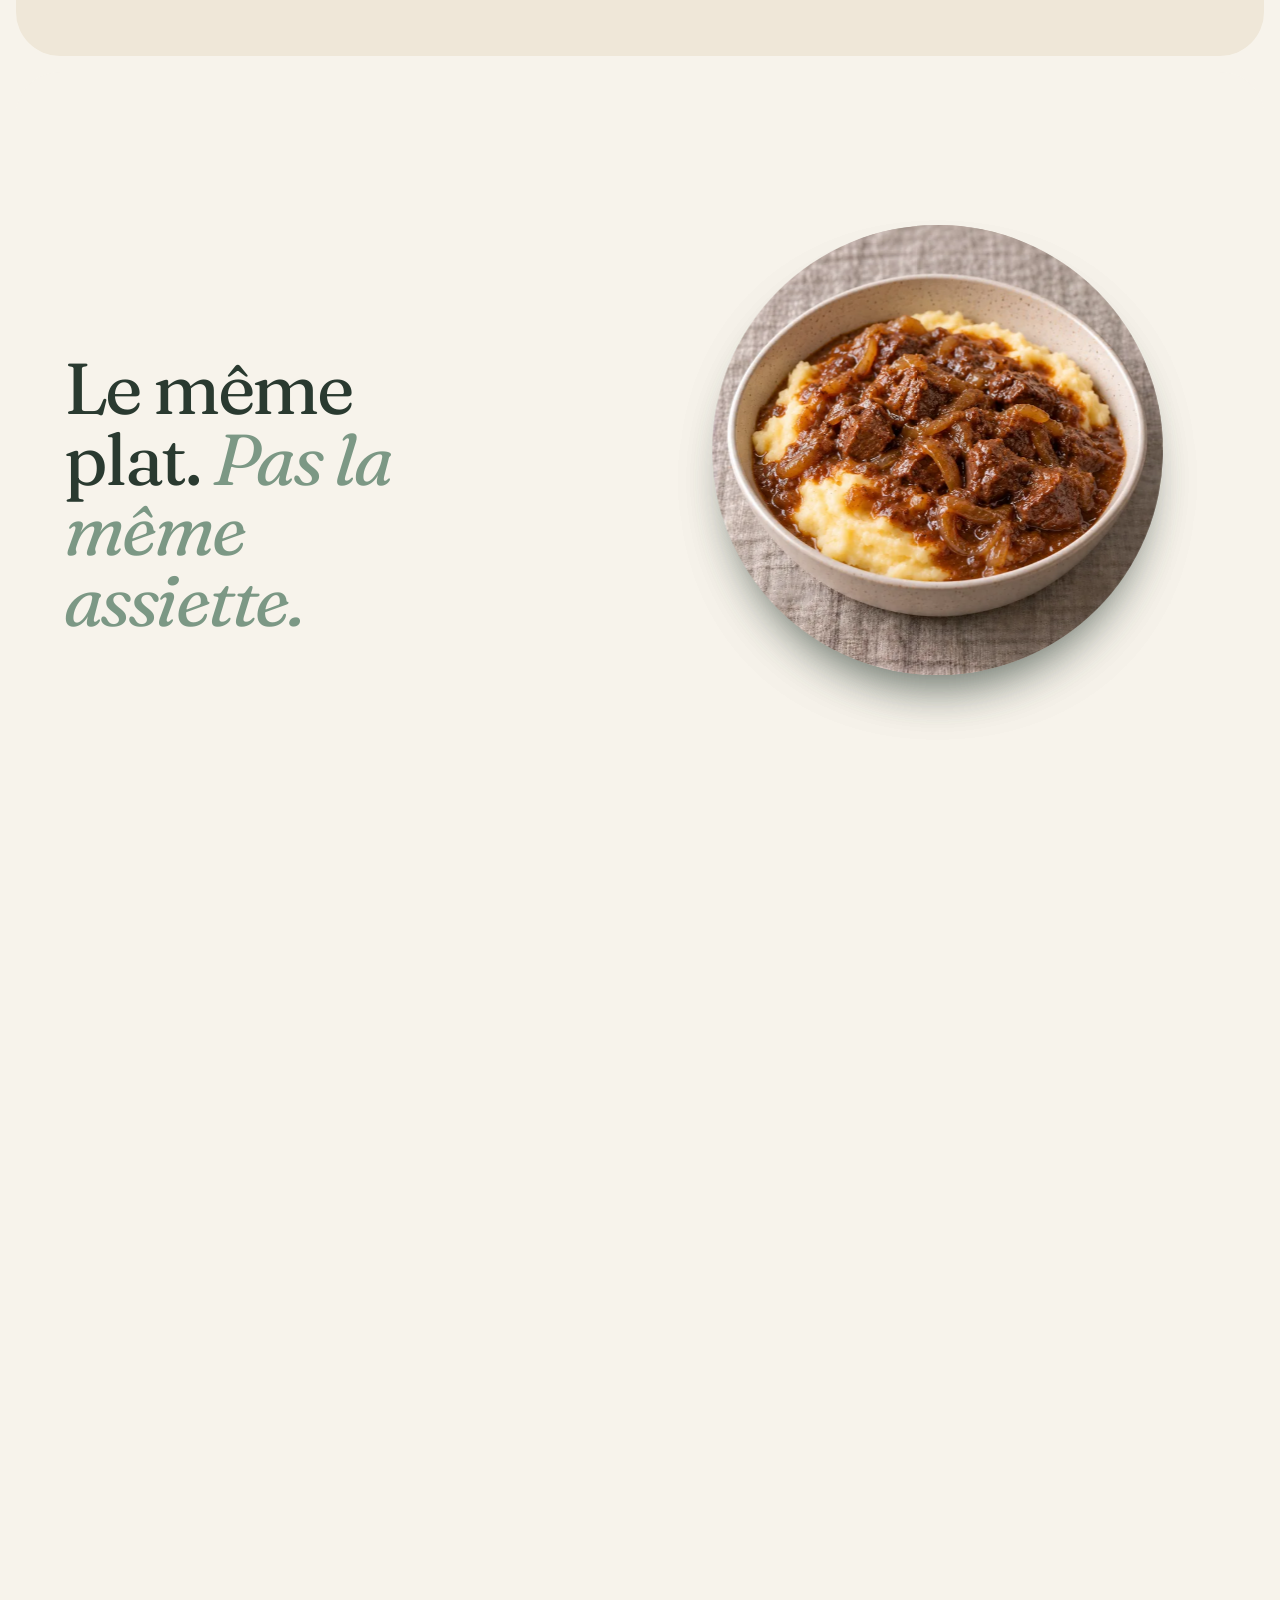
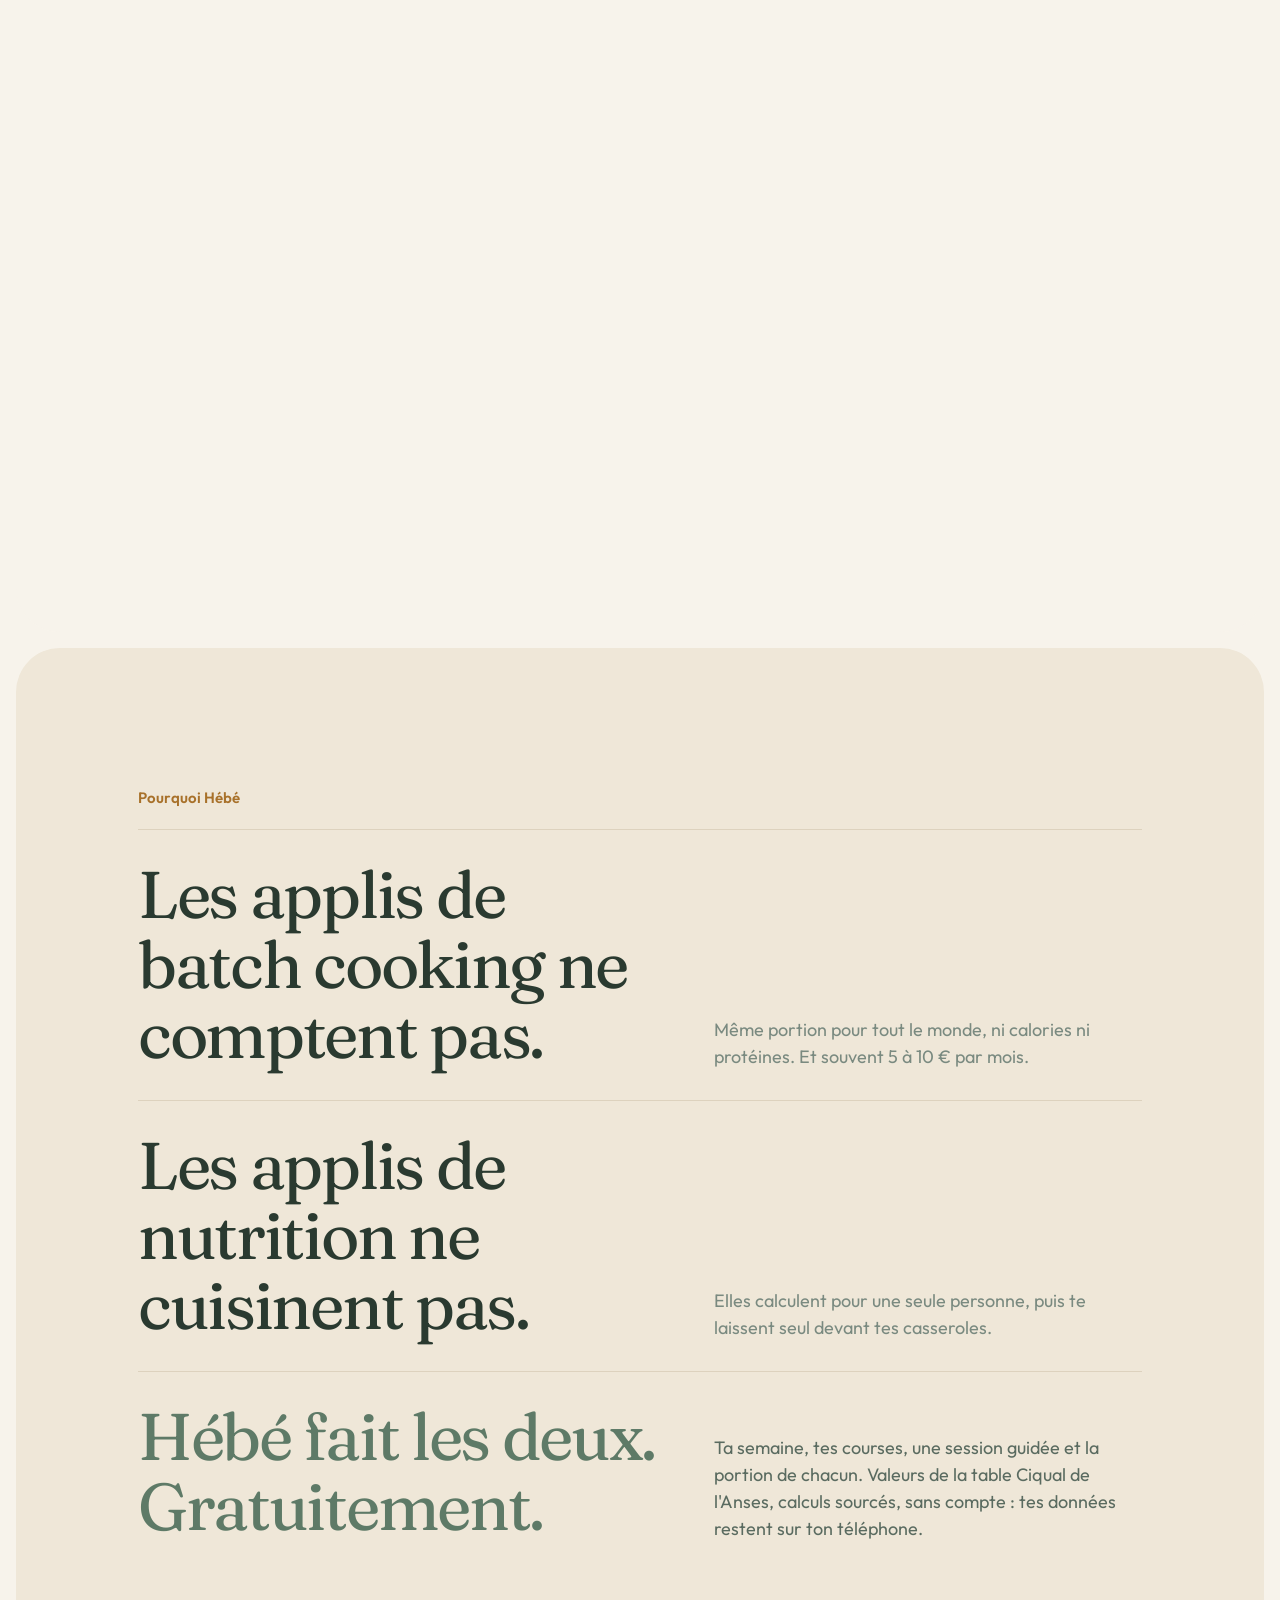
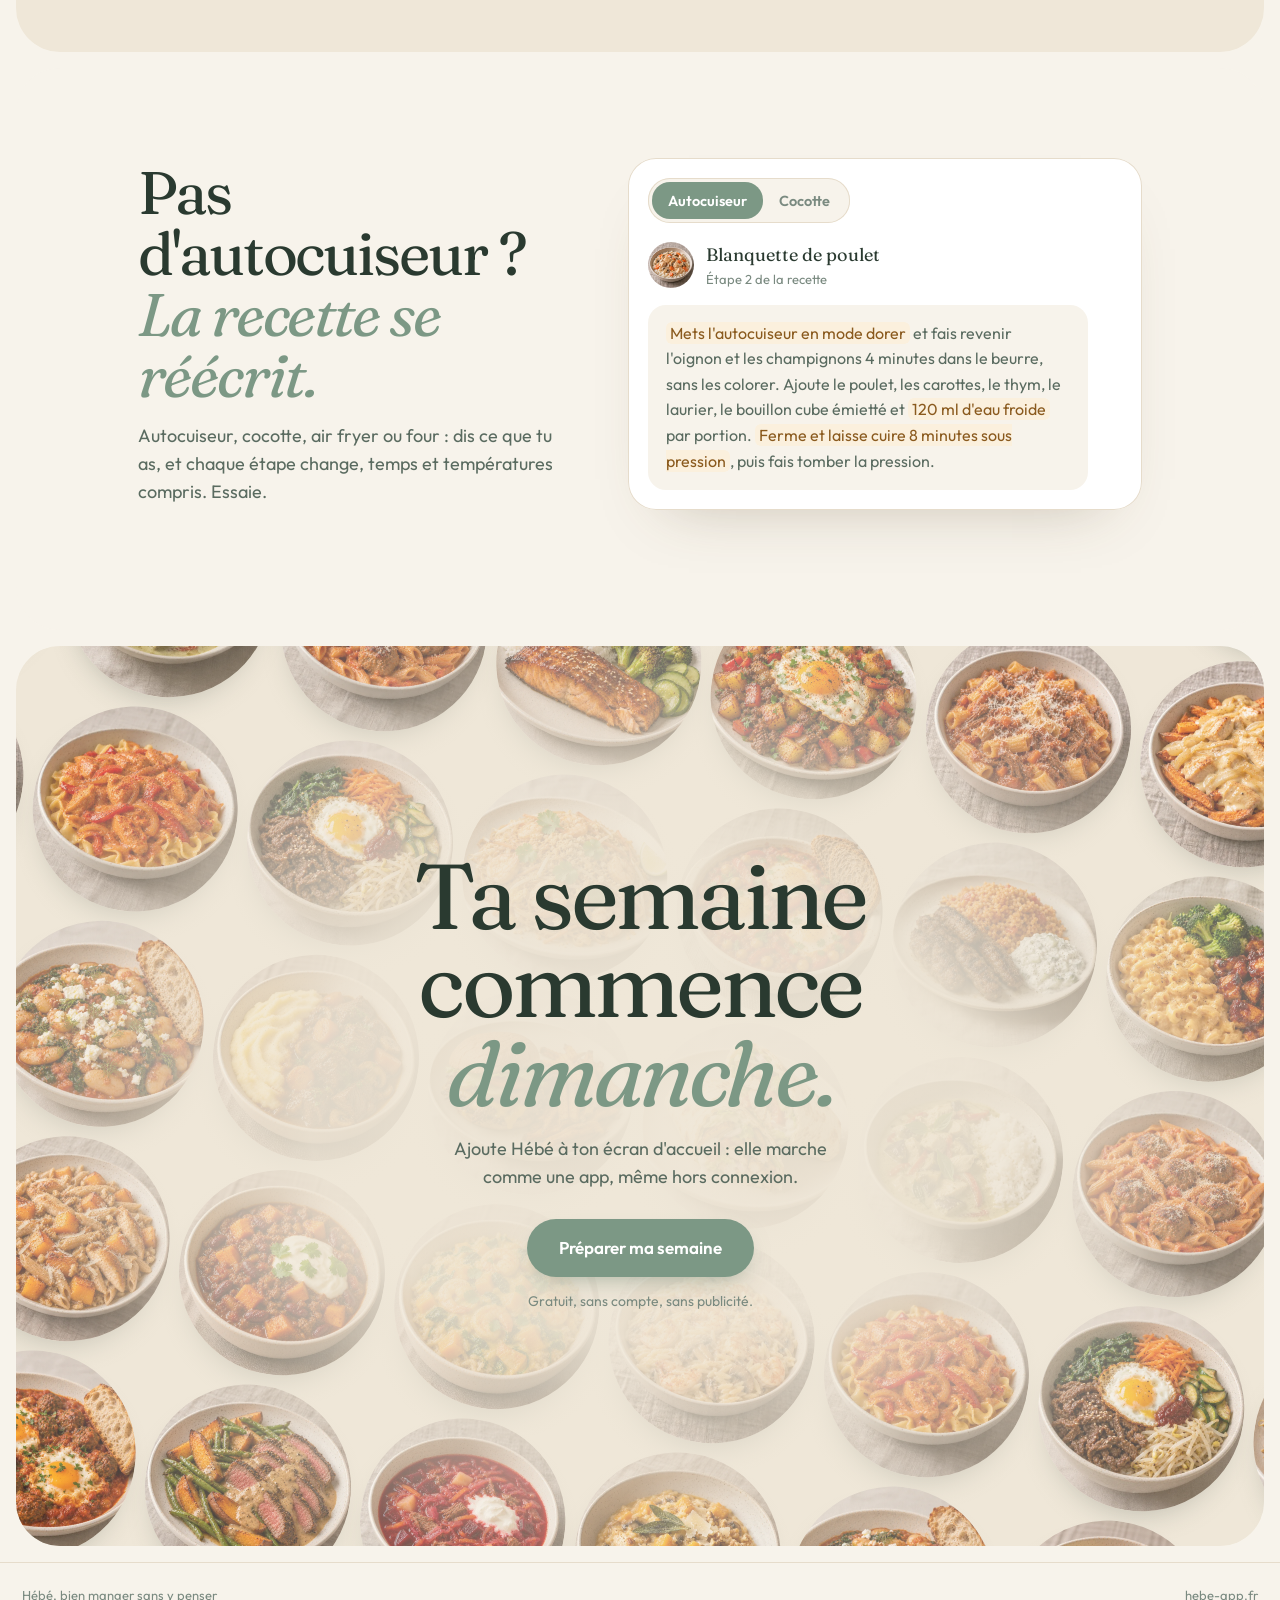
==== commit 371f08d7: "Maquette accueil A : blanc cassé et beige clair Co-Authored-By: Claude Opus 5.5 <noreply@anthropic.c" ====
--- a/site.html
+++ b/site.html
@@ -5,7 +5,7 @@
 <meta name="viewport" content="width=device-width, initial-scale=1, viewport-fit=cover">
 <title>Hébé : tout ça, cuisiné en une seule fois</title>
 <meta name="description" content="Hébé compose ta semaine de repas, calcule la portion de chaque personne du foyer et te guide pour tout cuisiner en une session. Gratuit, sans compte.">
-<meta name="theme-color" content="#F4F6F1">
+<meta name="theme-color" content="#F7F3EB">
 <link rel="icon" type="image/png" sizes="192x192" href="icon-192.png">
 <link rel="apple-touch-icon" sizes="180x180" href="apple-touch-icon.png">
 <style>
@@ -15,13 +15,13 @@
 @font-face{font-family:Outfit;font-weight:500;font-display:swap;src:url(fonts/outfit-500.woff2) format('woff2')}
 @font-face{font-family:Outfit;font-weight:600;font-display:swap;src:url(fonts/outfit-600.woff2) format('woff2')}
 :root{
-  --ink:#F4F6F1;--ink-2:#FFFFFF;--ink-3:#E2E7DC;--cream:#2A3A30;--cream-2:#5A6B60;--cream-3:#7A8A80;
+  --ink:#F7F3EB;--ink-2:#FFFDF8;--ink-3:#E3D9C7;--cream:#2A3A30;--cream-2:#5A6B60;--cream-3:#7A8A80;
   --sage:#7C9885;--accent:#5E7A67;--sage-t:#E8F0E9;--sage-l:#A9C2B2;--honey:#E0A95E;--honey-t:#FBF0DD;--honey-d:#A8712A;
   --shadow:0 16px 30px -16px rgba(42,58,48,.38);
   --serif:Fraunces,Georgia,serif;--sans:Outfit,-apple-system,'Segoe UI',sans-serif}
 *{box-sizing:border-box;margin:0;padding:0}
 html{background:var(--ink)}
-body{background:radial-gradient(120% 60% at 100% 0%,rgba(169,194,178,.18) 0%,transparent 50%),radial-gradient(90% 50% at 0% 100%,rgba(124,152,133,.10) 0%,transparent 55%),var(--ink);color:var(--cream);font:400 17px/1.55 var(--sans);-webkit-font-smoothing:antialiased;overflow-x:hidden}
+body{background:#F7F3EB;color:var(--cream);font:400 17px/1.55 var(--sans);-webkit-font-smoothing:antialiased;overflow-x:hidden}
 img{display:block;max-width:100%}
 a{color:inherit}
 :focus-visible{outline:3px solid var(--honey);outline-offset:4px;border-radius:12px}
@@ -136,28 +136,29 @@
 }
 @media (prefers-reduced-motion:reduce){.rv{opacity:1;transform:none;transition:none}}
 
-/* ── v2 : blocs de couleur, la palette des familles de l'app ── */
-.wall-sec{background:#E3ECE4}
-.wall-sec .veil{background:linear-gradient(180deg,rgba(227,236,228,.35) 0%,rgba(227,236,228,0) 24%,rgba(227,236,228,.55) 40%,rgba(227,236,228,.96) 58%,#E3ECE4 76%)}
+/* ── v3 : blanc cassé et beige clair ── */
+html,body{background:#F7F3EB}
+body{background:#F7F3EB}
+.wall-sec{background:#F7F3EB}
+.wall-sec .veil{background:linear-gradient(180deg,rgba(247,243,235,.35) 0%,rgba(247,243,235,0) 24%,rgba(247,243,235,.55) 40%,rgba(247,243,235,.96) 58%,#F7F3EB 76%)}
 .blk{margin:10px;border-radius:38px;overflow:clip}
-.sort{background:#FBF0DD}
-.sort .chip{box-shadow:none}
-.duo{background:#FAE9E0}
-.duo .lab .kc{background:#fff}
-.why-w{background:#7C9885;color:#fff;padding:0}
-.why-w .why{color:#fff}
-.why-w .k{color:#FBF0DD}
-.why-w .line{border-top-color:rgba(255,255,255,.28)}
-.why-w .line small{color:rgba(255,255,255,.78)}
-.why-w .line.us{color:#FBF0DD}
-.why-w .line.us small{color:#fff}
-.gear-w{background:#E3EFF5}
-.gear-w .rw-s{background:#F4F8FA}
-.end{background:#E3ECE4;margin:10px;border-radius:38px}
-.end .veil{background:radial-gradient(ellipse at center,rgba(227,236,228,.97) 0%,rgba(227,236,228,.92) 38%,rgba(227,236,228,.4) 72%,rgba(227,236,228,.12) 100%)}
+.sort{background:#EFE7D8}
+.sort .chip{box-shadow:none;background:#F7F3EB}
+.duo{background:#F7F3EB}
+.duo .lab .kc{background:#EFE7D8}
+.why-w{background:#EFE7D8;padding:0}
+.why-w .line{border-top-color:#DDD2BE}
+.gear-w{background:#F7F3EB}
+.gear-w .rw{box-shadow:inset 0 0 0 1px #E6DCCB,0 30px 60px -40px rgba(90,70,40,.35)}
+.gear-w .rw-s{background:#F7F3EB}
+.gear-w .seg{background:#F7F3EB;box-shadow:inset 0 0 0 1px #E6DCCB}
+.pill{background:rgba(255,253,248,.85)}
+.end{background:#EFE7D8;margin:10px;border-radius:38px}
+.end .veil{background:radial-gradient(ellipse at center,rgba(239,231,216,.97) 0%,rgba(239,231,216,.92) 38%,rgba(239,231,216,.4) 72%,rgba(239,231,216,.12) 100%)}
+.foot{border-top-color:#E6DCCB}
 @media (min-width:900px){
   .blk,.end{margin:16px;border-radius:44px}
-  .wall-sec .veil{background:linear-gradient(90deg,rgba(227,236,228,.98) 0%,rgba(227,236,228,.93) 34%,rgba(227,236,228,.3) 62%,rgba(227,236,228,.05) 100%)}
+  .wall-sec .veil{background:linear-gradient(90deg,rgba(247,243,235,.98) 0%,rgba(247,243,235,.93) 34%,rgba(247,243,235,.3) 62%,rgba(247,243,235,.05) 100%)}
 }
 </style>
 </head>
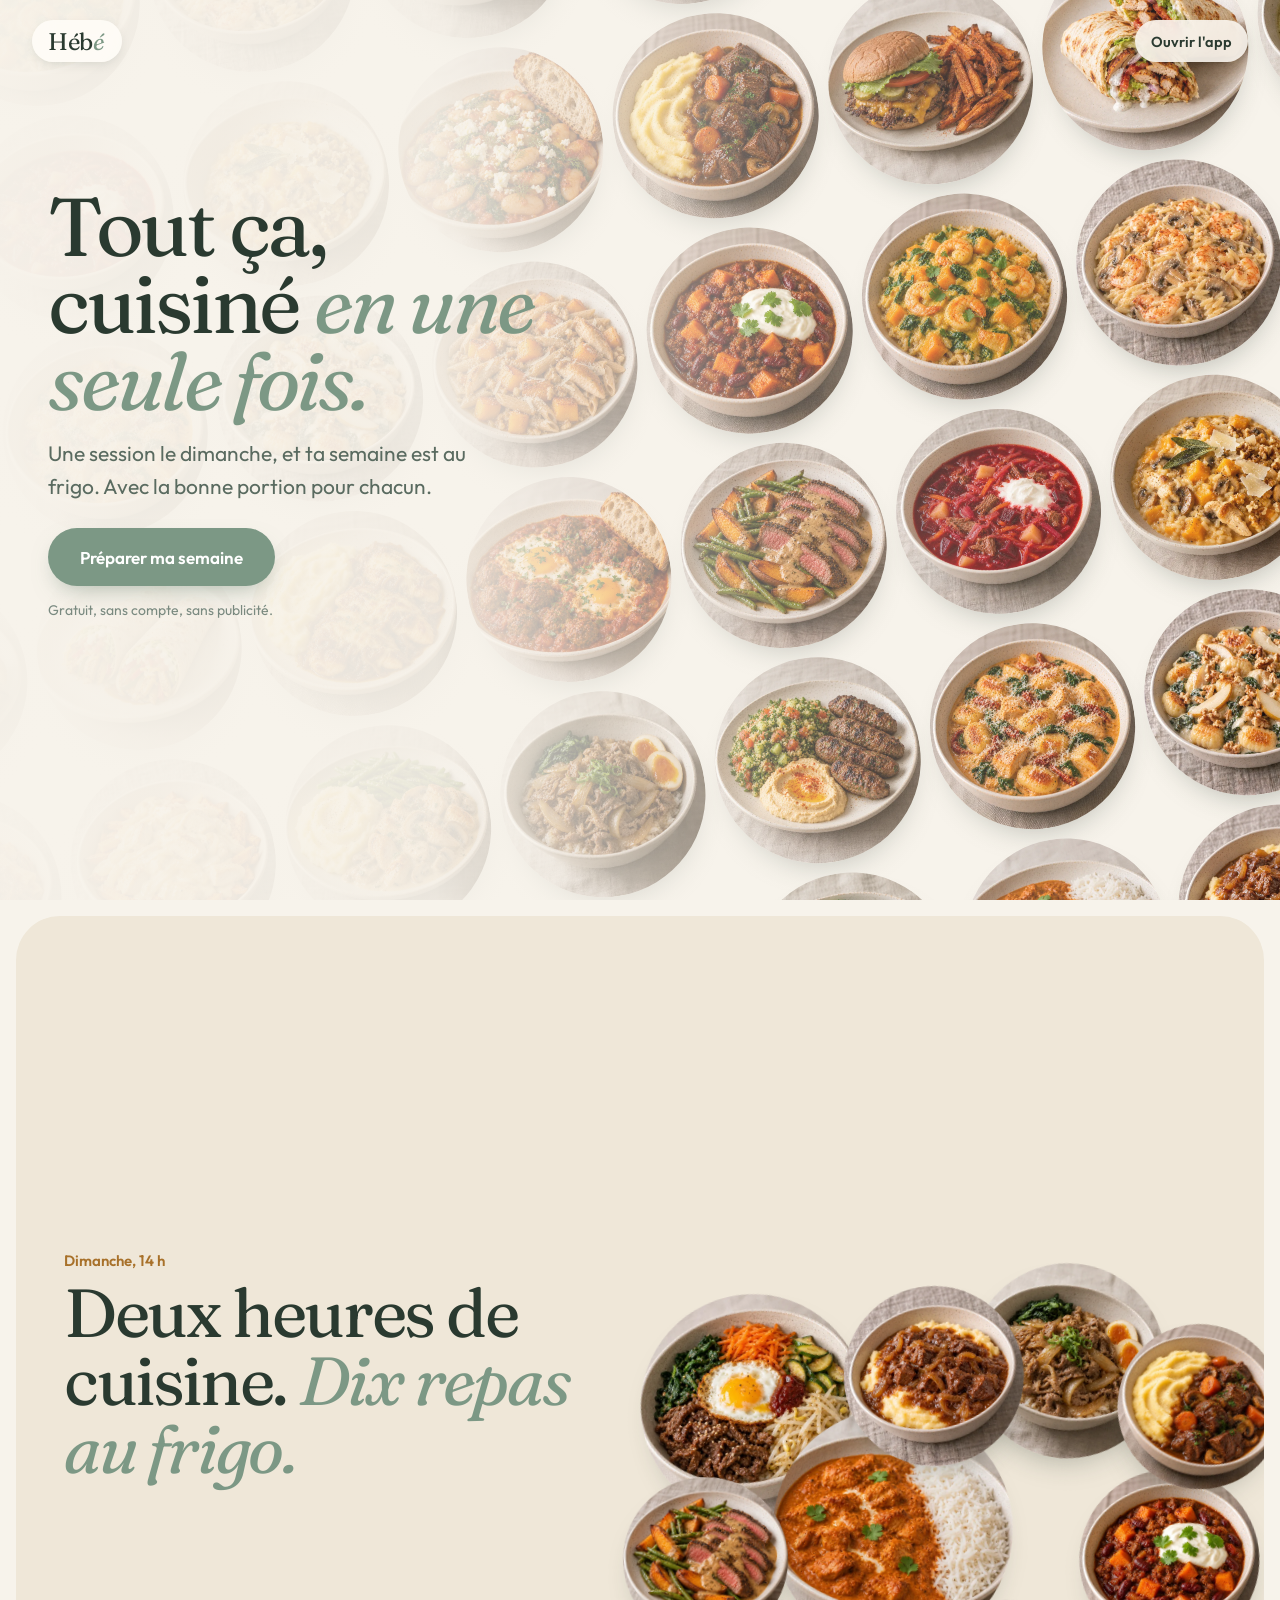
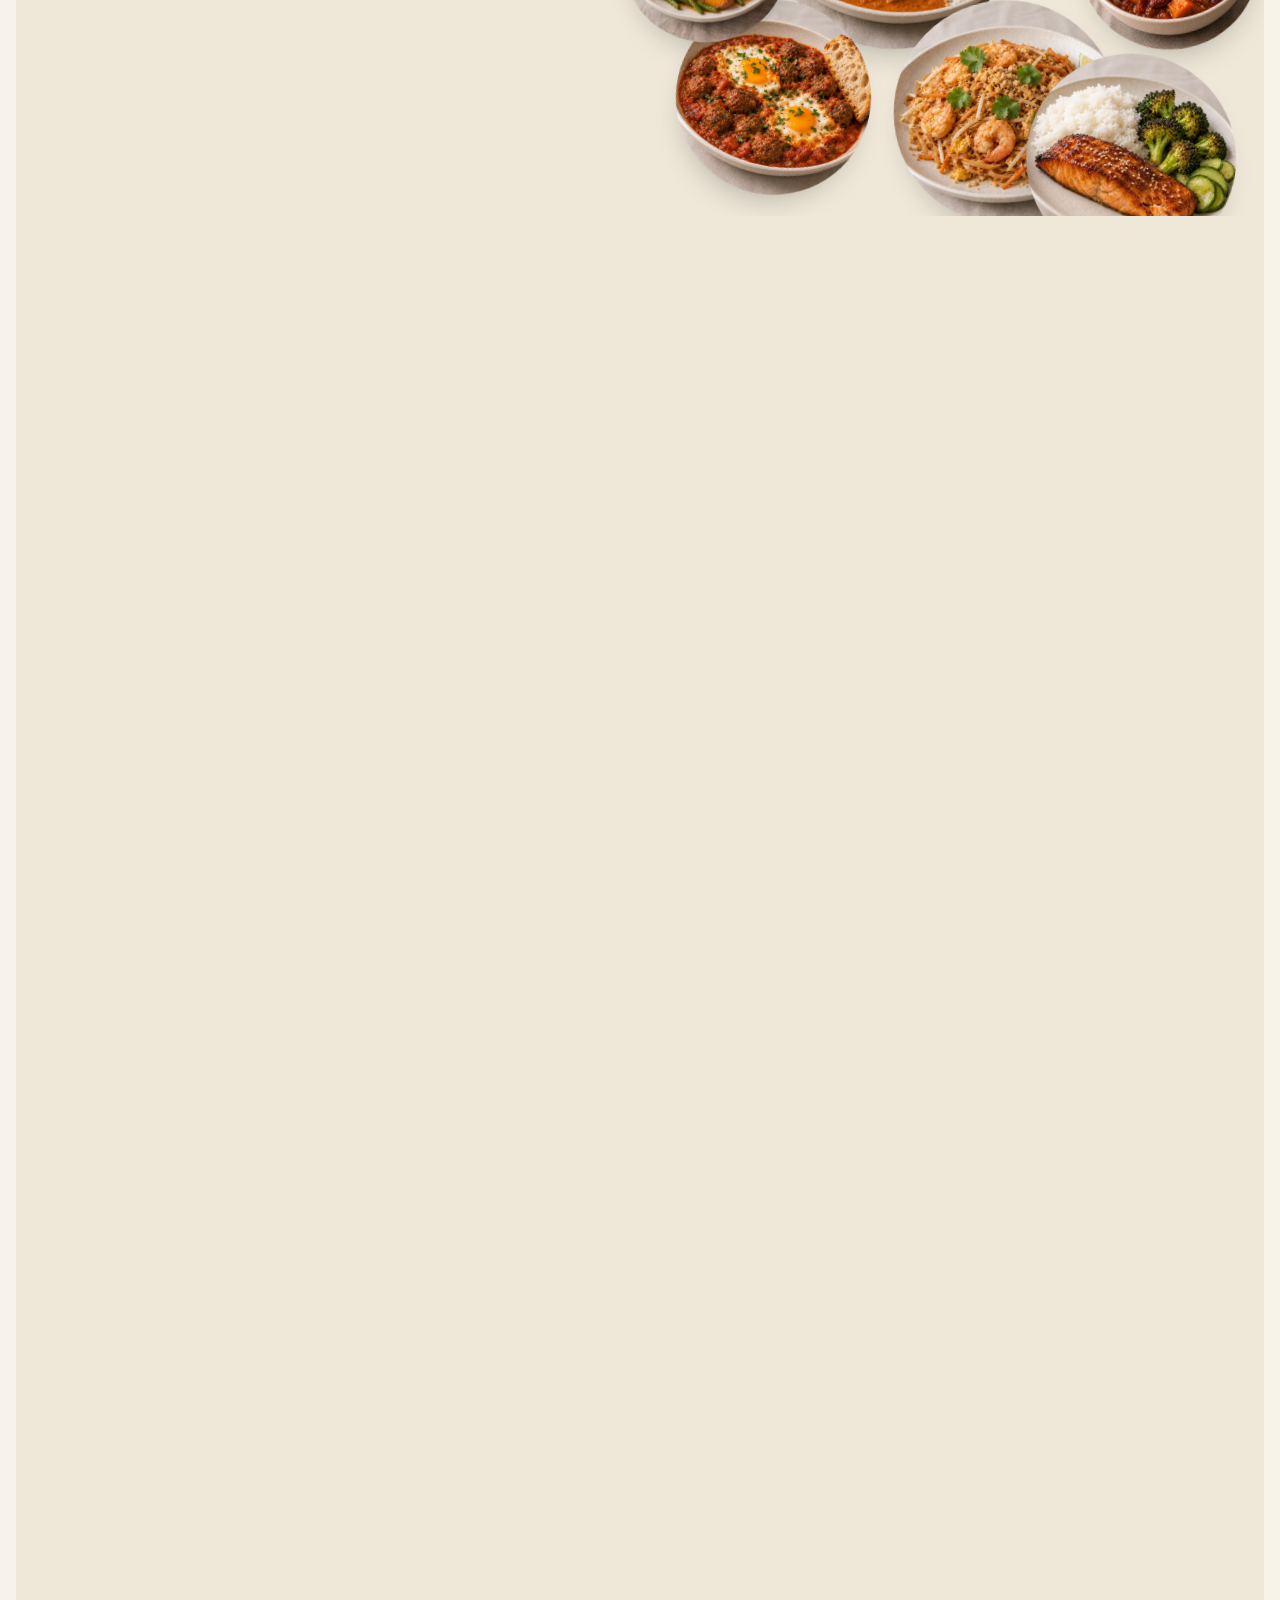
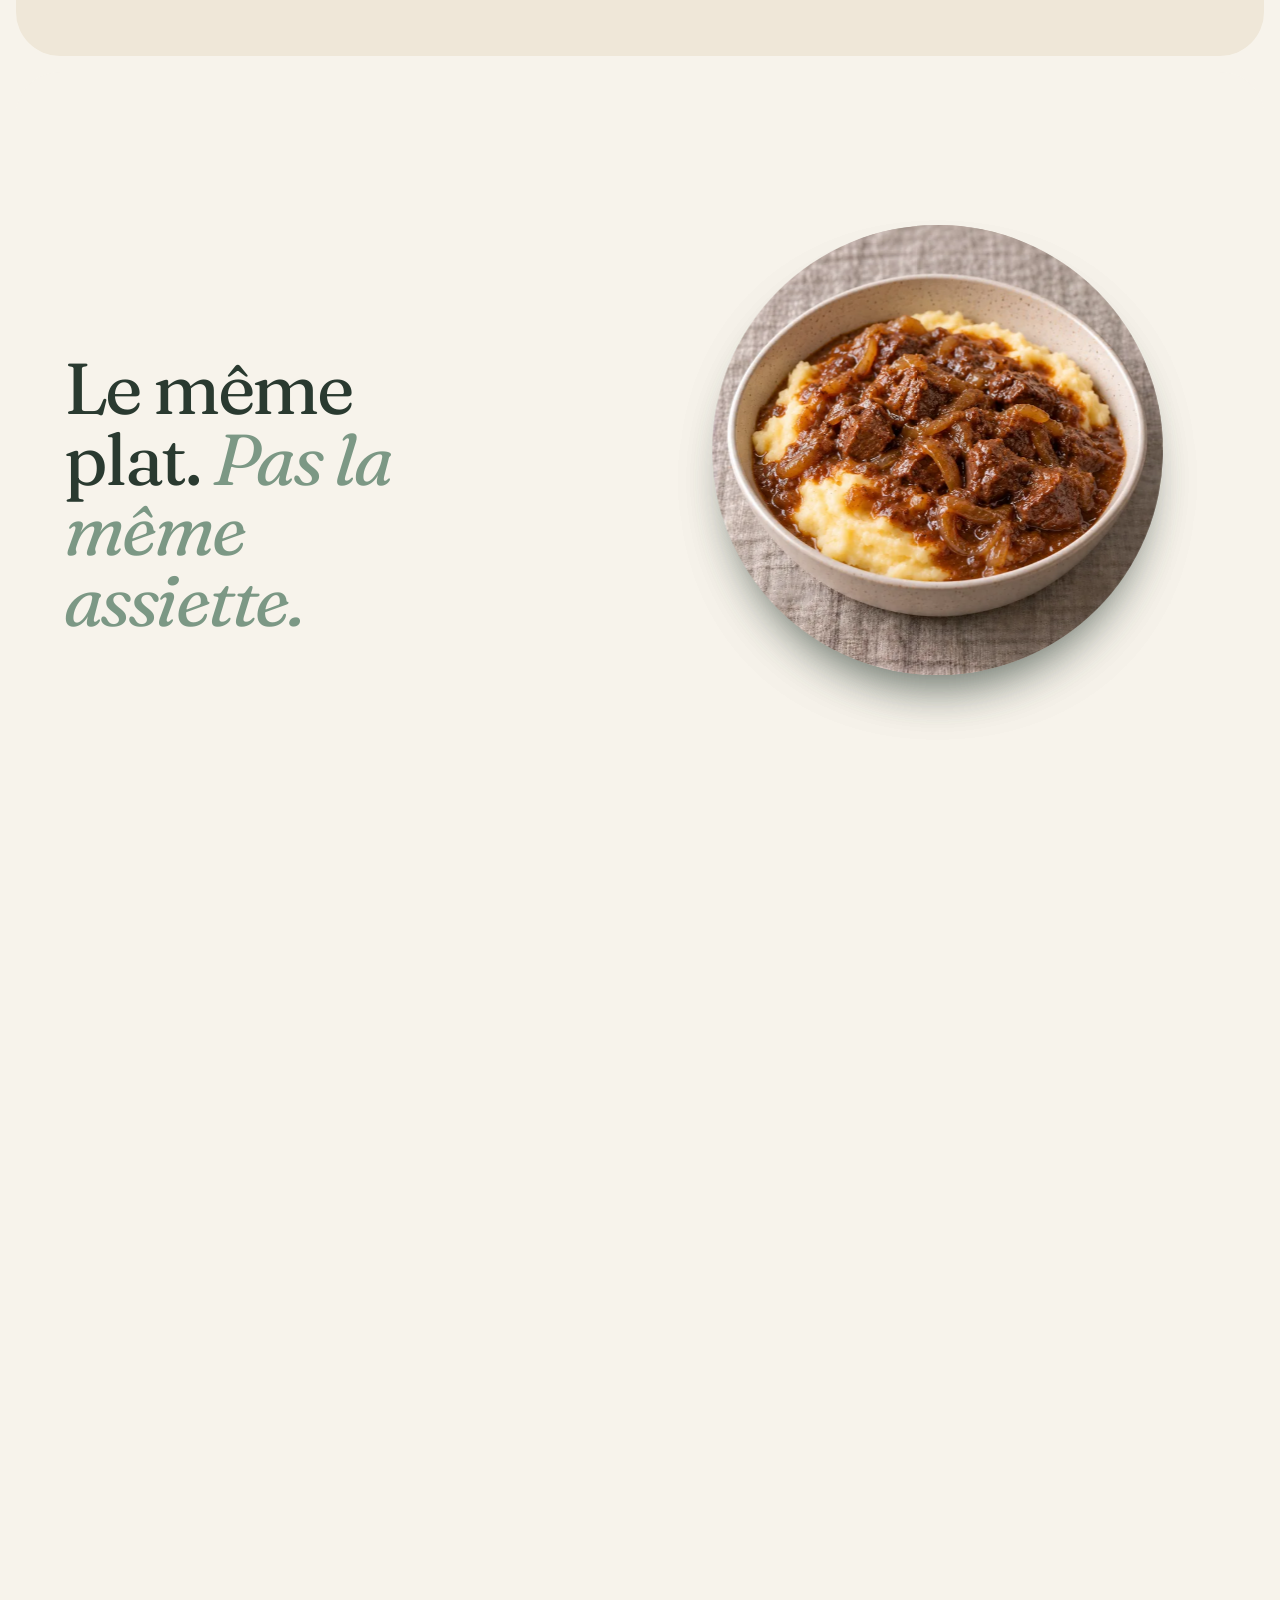
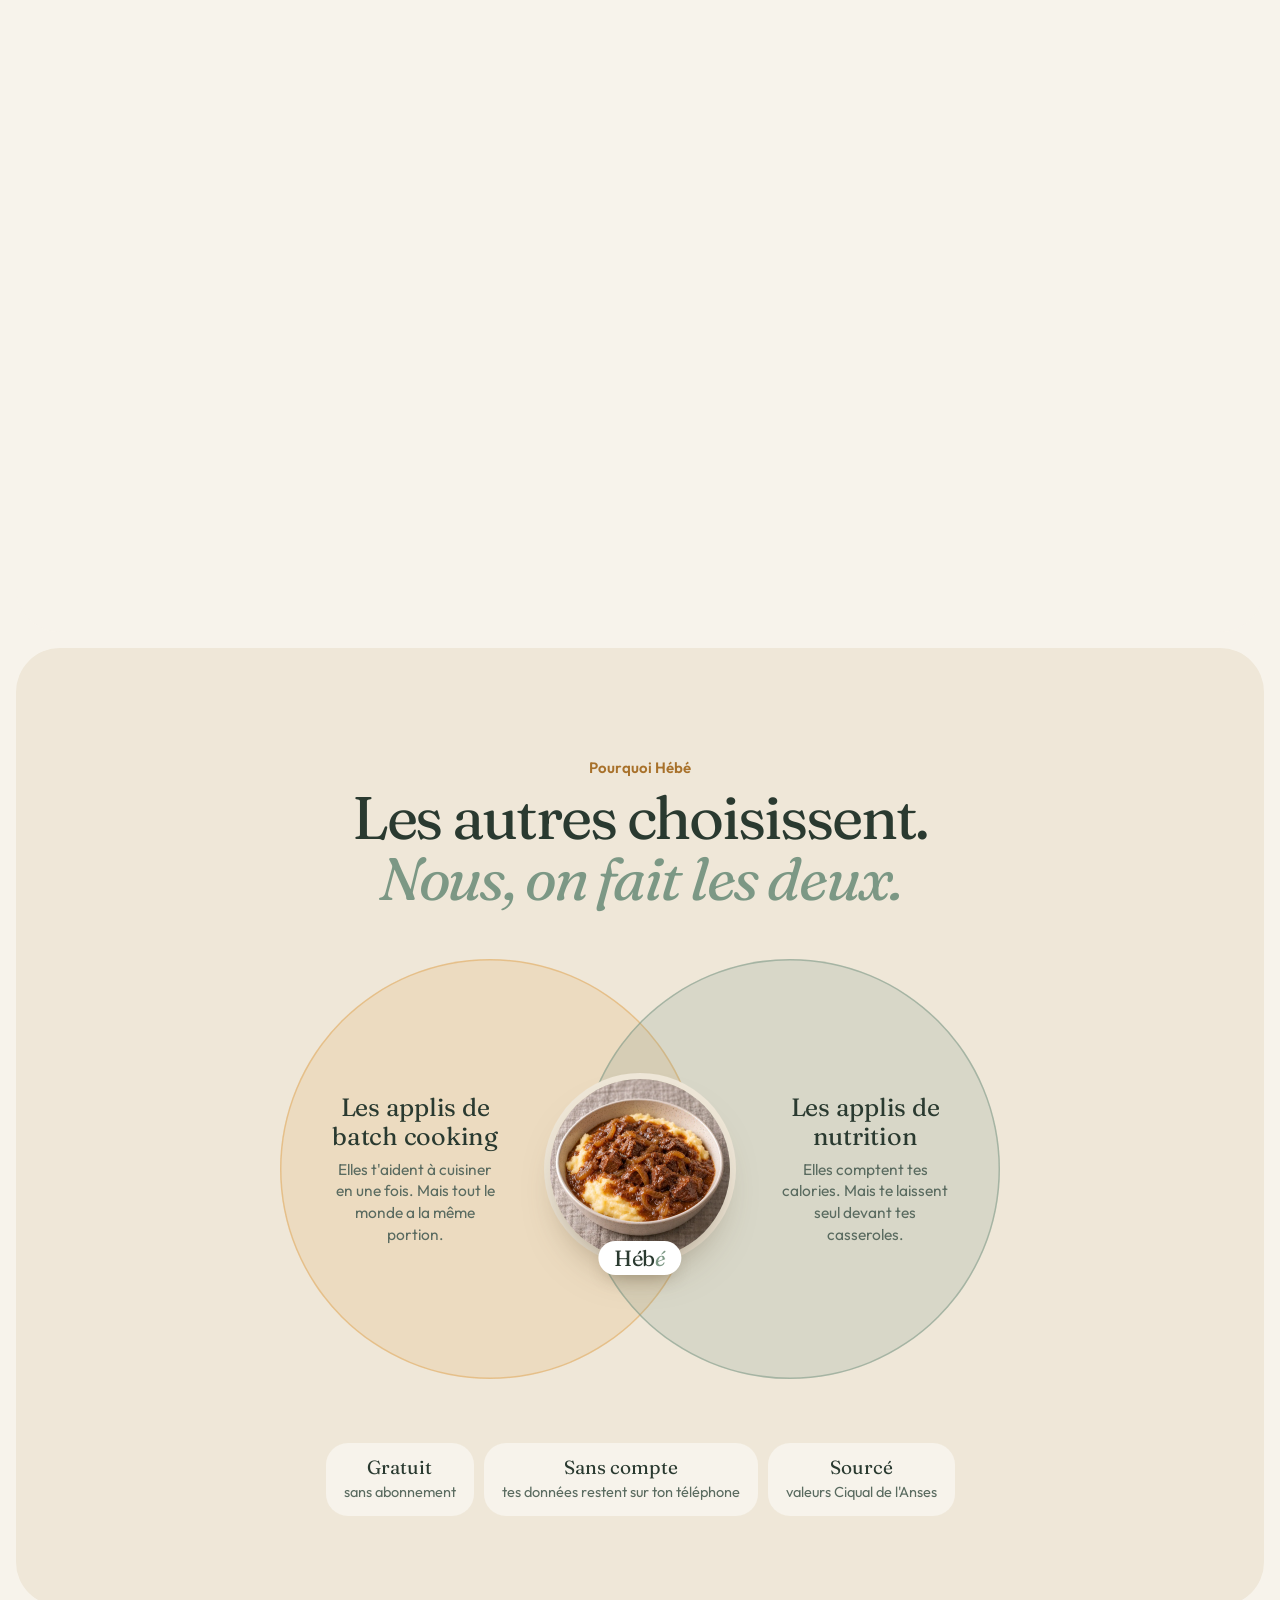
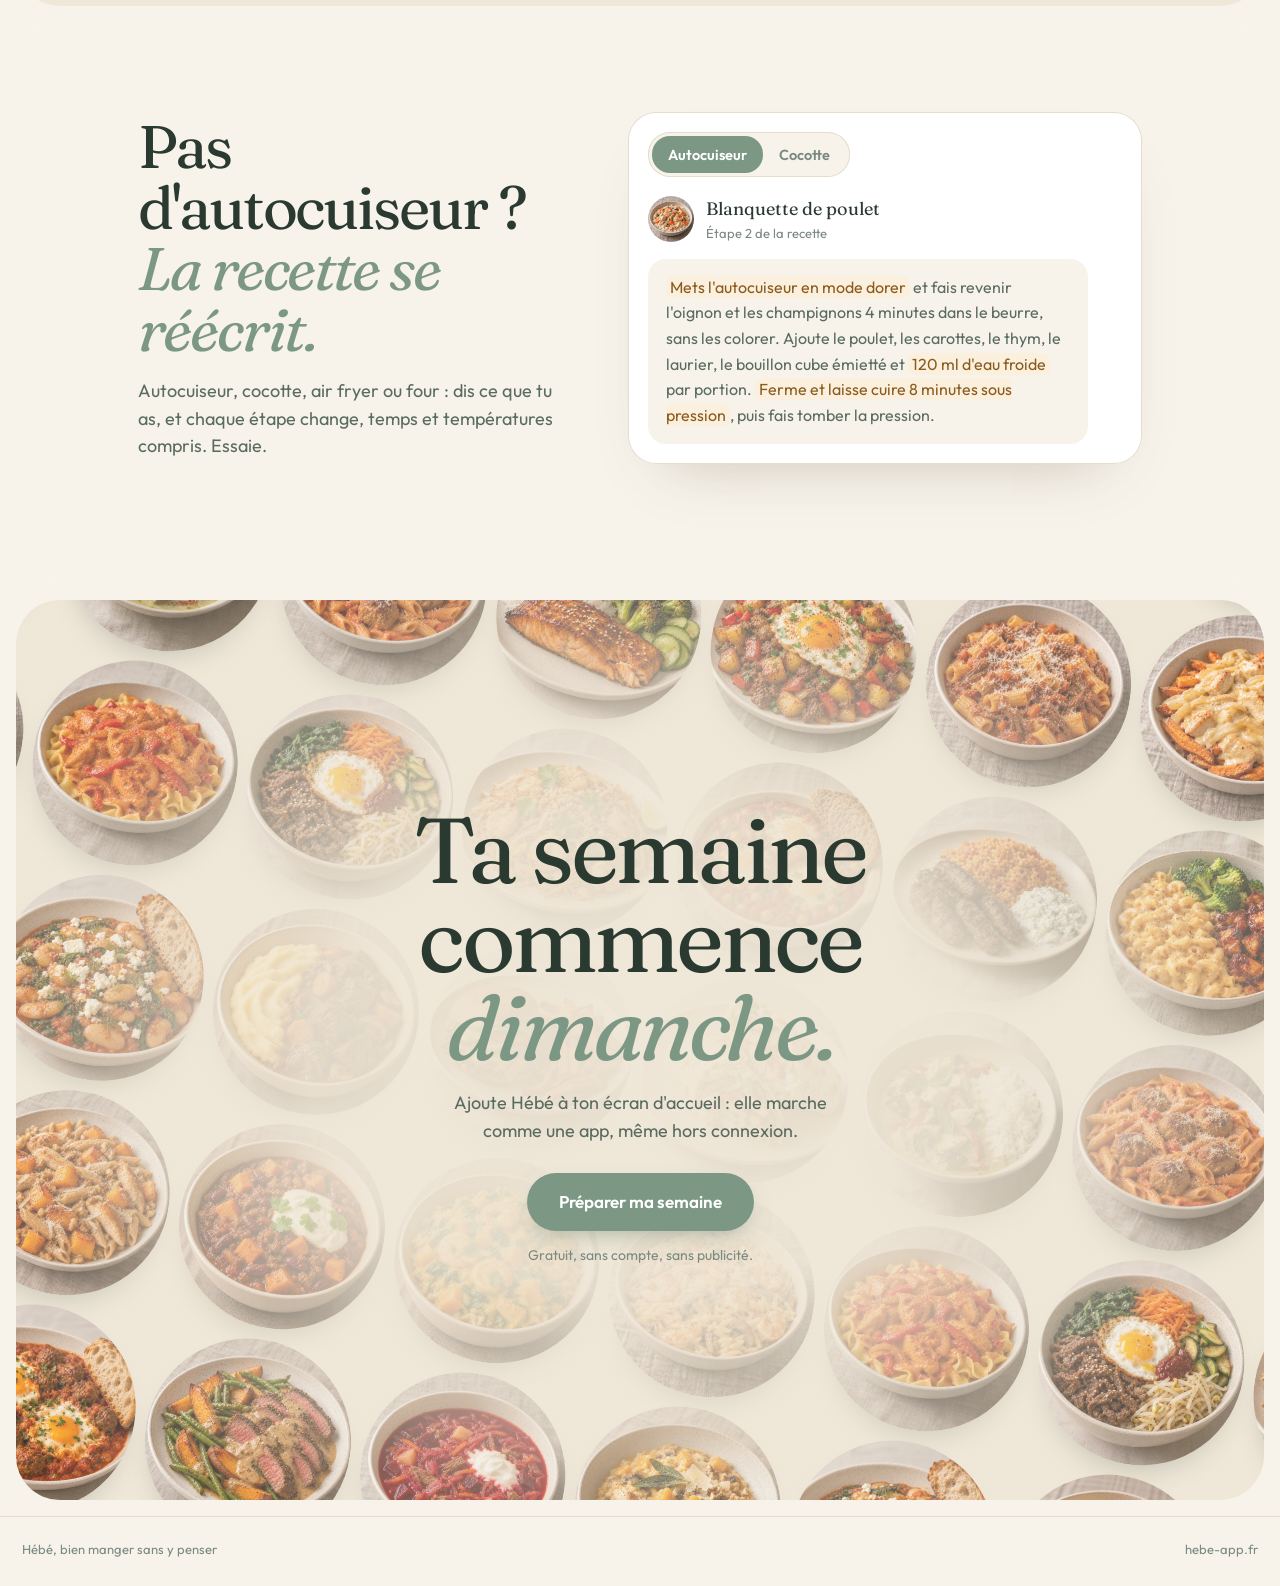
==== commit 09432818: "Maquette accueil : Pourquoi Hébé en deux cercles Co-Authored-By: Claude Opus 5.5 <noreply@anthropic." ====
--- a/site.html
+++ b/site.html
@@ -160,6 +160,38 @@
   .blk,.end{margin:16px;border-radius:44px}
   .wall-sec .veil{background:linear-gradient(90deg,rgba(247,243,235,.98) 0%,rgba(247,243,235,.93) 34%,rgba(247,243,235,.3) 62%,rgba(247,243,235,.05) 100%)}
 }
+
+/* ── Pourquoi Hébé : deux cercles qui se rejoignent ── */
+.why2{padding:84px 22px 70px;max-width:1100px;margin-inline:auto;text-align:center}
+.why2-t{font:400 clamp(34px,8.6vw,60px)/1.02 var(--serif);letter-spacing:-.035em;max-width:15ch;margin:10px auto 0}
+.venn{position:relative;height:620px;max-width:420px;margin:30px auto 0}
+.ring{position:absolute;left:50%;width:310px;height:310px;margin-left:-155px;border-radius:50%;display:flex;flex-direction:column;align-items:center;justify-content:center;padding:0 46px;transition:transform 1.1s cubic-bezier(.2,.8,.2,1)}
+.ring b{font:400 21px/1.15 var(--serif);letter-spacing:-.01em}
+.ring span{font-size:14.5px;line-height:1.4;color:var(--cream-2);margin-top:8px}
+.r1{top:0;background:rgba(224,169,94,.20);box-shadow:inset 0 0 0 1.5px rgba(224,169,94,.55);padding-bottom:110px}
+.r2{bottom:0;background:rgba(124,152,133,.20);box-shadow:inset 0 0 0 1.5px rgba(124,152,133,.55);padding-top:110px}
+.core{position:absolute;left:50%;top:50%;width:150px;height:150px;margin:-75px 0 0 -75px;border-radius:50%;box-shadow:0 22px 40px -18px rgba(90,70,40,.55),0 0 0 6px #EFE7D8;transition:transform .9s .5s cubic-bezier(.2,.8,.2,1.3),opacity .5s .5s}
+.core img{width:100%;height:100%;border-radius:50%;object-fit:cover}
+.cw{position:absolute;left:50%;bottom:-16px;transform:translateX(-50%);padding:6px 16px;border-radius:18px;background:#fff;font:400 22px/1 var(--serif);letter-spacing:-.02em;box-shadow:0 8px 18px -8px rgba(90,70,40,.4);white-space:nowrap}
+.cw i{color:var(--sage)}
+.venn:not(.on) .r1{transform:translateY(-60px)}
+.venn:not(.on) .r2{transform:translateY(60px)}
+.venn:not(.on) .core{transform:scale(.4);opacity:0}
+.proofs{list-style:none;display:flex;flex-wrap:wrap;justify-content:center;gap:10px;margin-top:54px}
+.proofs li{display:flex;flex-direction:column;align-items:center;gap:2px;padding:12px 18px;min-width:0;border-radius:22px;background:#F7F3EB;font-size:14.5px;color:var(--cream-2)}
+.proofs b{font:400 19px var(--serif);color:var(--cream)}
+@media (min-width:900px){
+  .why2{padding:110px 48px 90px}
+  .venn{height:440px;max-width:860px;margin-top:40px}
+  .ring{top:50%;left:50%;width:420px;height:420px;margin:-210px 0 0 -210px;padding:0 70px}
+  .ring b{font-size:25px}.ring span{font-size:15.5px}
+  .r1{transform:translateX(-150px);padding:0 200px 0 50px;bottom:auto}
+  .r2{transform:translateX(150px);padding:0 50px 0 200px;bottom:auto}
+  .venn:not(.on) .r1{transform:translateX(-230px)}
+  .venn:not(.on) .r2{transform:translateX(230px)}
+  .core{width:180px;height:180px;margin:-90px 0 0 -90px}
+}
+@media (prefers-reduced-motion:reduce){.ring,.core{transition:none}}
 </style>
 </head>
 <body>
@@ -204,11 +236,19 @@
 </section>
 
 <!-- 4. Pourquoi nous -->
-<div class="blk why-w"><section class="why" aria-label="Pourquoi Hébé">
-  <p class="k rv">Pourquoi Hébé</p>
-  <div class="line rv"><span>Les applis de batch cooking ne comptent pas.</span><small>Même portion pour tout le monde, ni calories ni protéines. Et souvent 5 à 10 € par mois.</small></div>
-  <div class="line rv"><span>Les applis de nutrition ne cuisinent pas.</span><small>Elles calculent pour une seule personne, puis te laissent seul devant tes casseroles.</small></div>
-  <div class="line us rv"><span>Hébé fait les deux. Gratuitement.</span><small>Ta semaine, tes courses, une session guidée et la portion de chacun. Valeurs de la table Ciqual de l'Anses, calculs sourcés, sans compte : tes données restent sur ton téléphone.</small></div>
+<div class="blk why-w"><section class="why2" aria-label="Pourquoi Hébé">
+  <p class="k">Pourquoi Hébé</p>
+  <h2 class="why2-t">Les autres choisissent. <em>Nous, on fait les deux.</em></h2>
+  <div class="venn" data-venn>
+    <div class="ring r1"><b>Les applis de batch cooking</b><span>Elles t'aident à cuisiner en une fois. Mais tout le monde a la même portion.</span></div>
+    <div class="ring r2"><b>Les applis de nutrition</b><span>Elles comptent tes calories. Mais te laissent seul devant tes casseroles.</span></div>
+    <div class="core"><img src="img/dishes/W107.webp" alt=""><span class="cw">Héb<i>é</i></span></div>
+  </div>
+  <ul class="proofs">
+    <li><b>Gratuit</b><span>sans abonnement</span></li>
+    <li><b>Sans compte</b><span>tes données restent sur ton téléphone</span></li>
+    <li><b>Sourcé</b><span>valeurs Ciqual de l'Anses</span></li>
+  </ul>
 </section>
 
 </div>
@@ -304,7 +344,7 @@
 
   // apparitions au défilement
   var io=new IntersectionObserver(function(es){es.forEach(function(e){if(e.isIntersecting){e.target.classList.add('on');io.unobserve(e.target)}})},{threshold:.2});
-  document.querySelectorAll('.rv').forEach(function(e){io.observe(e)});
+  document.querySelectorAll('.rv,[data-venn]').forEach(function(e){io.observe(e)});
 
   // 5. La recette se réécrit (textes de l'app, blanquette W102, étape 2)
   var T={auto:"<mark>Mets l'autocuiseur en mode dorer</mark> et fais revenir l'oignon et les champignons 4 minutes dans le beurre, sans les colorer. Ajoute le poulet, les carottes, le thym, le laurier, le bouillon cube émietté et <mark>120 ml d'eau froide</mark> par portion. <mark>Ferme et laisse cuire 8 minutes sous pression</mark>, puis fais tomber la pression.",
